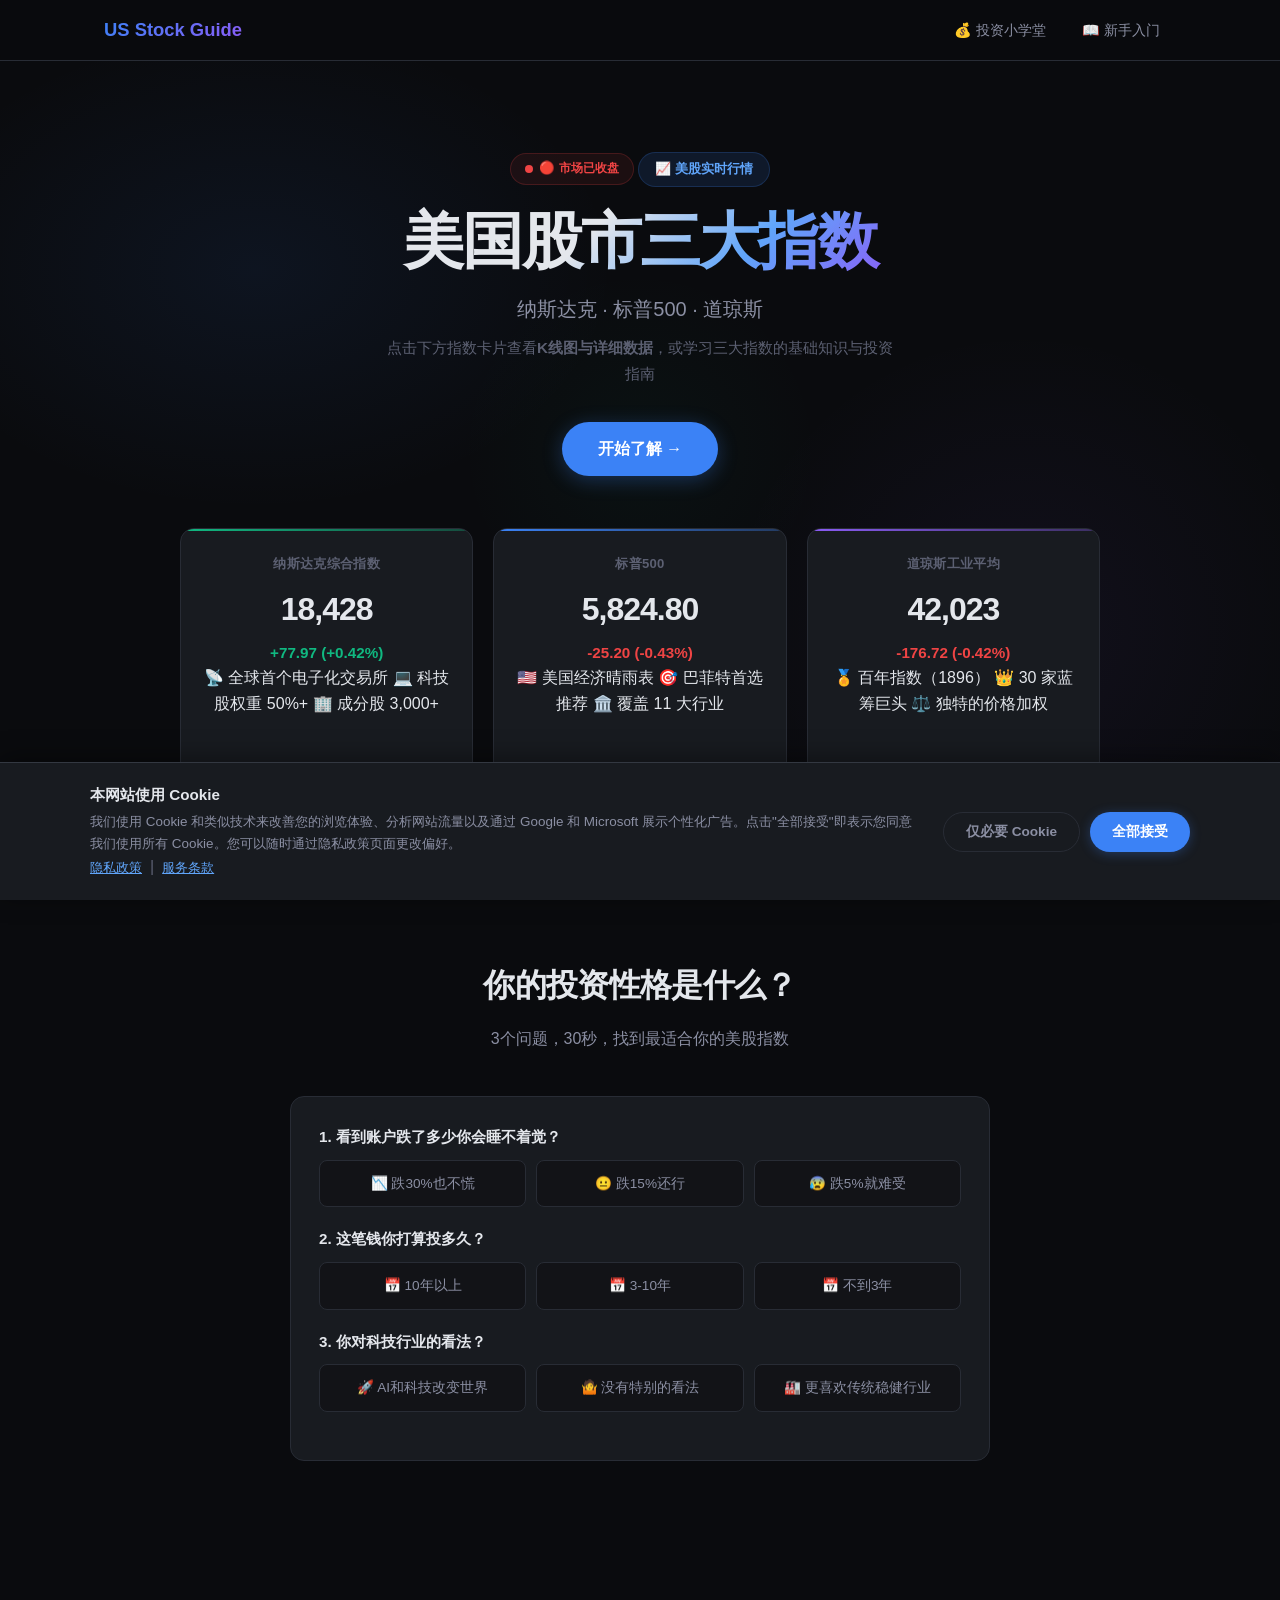
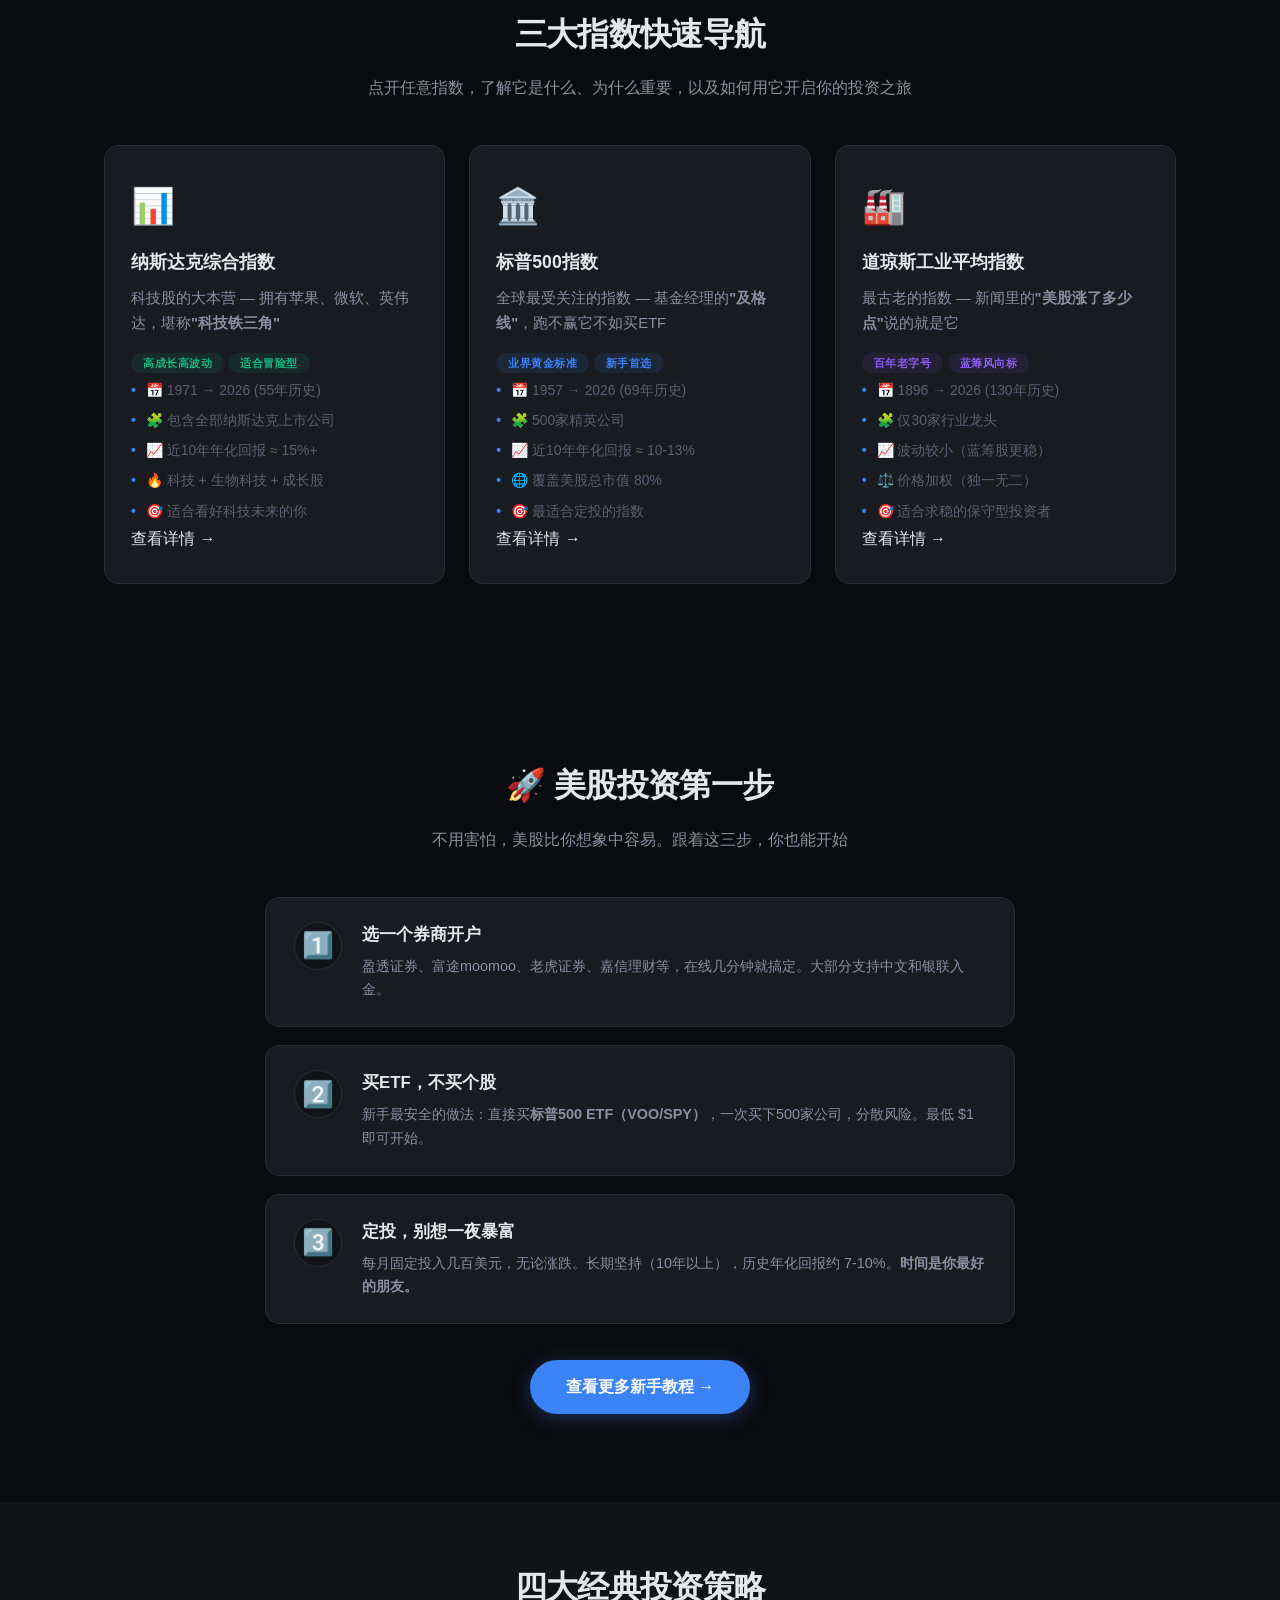
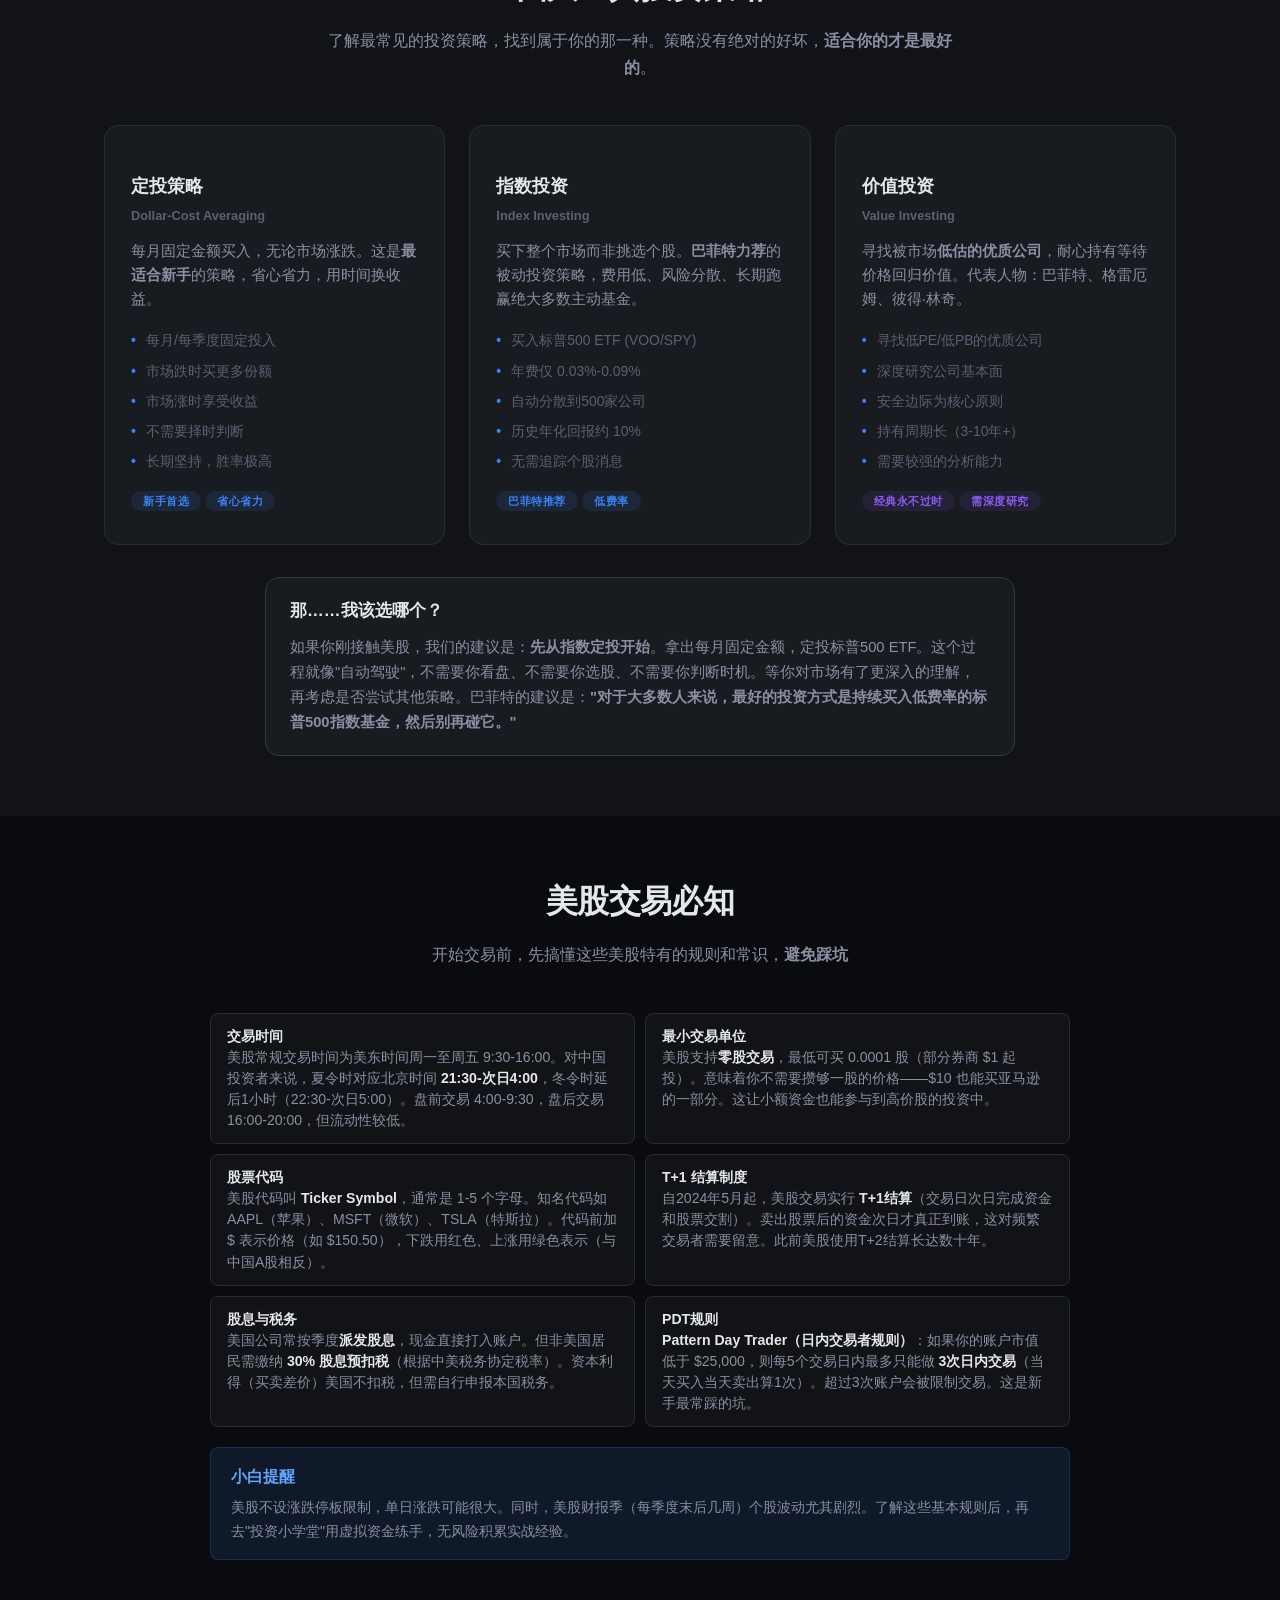
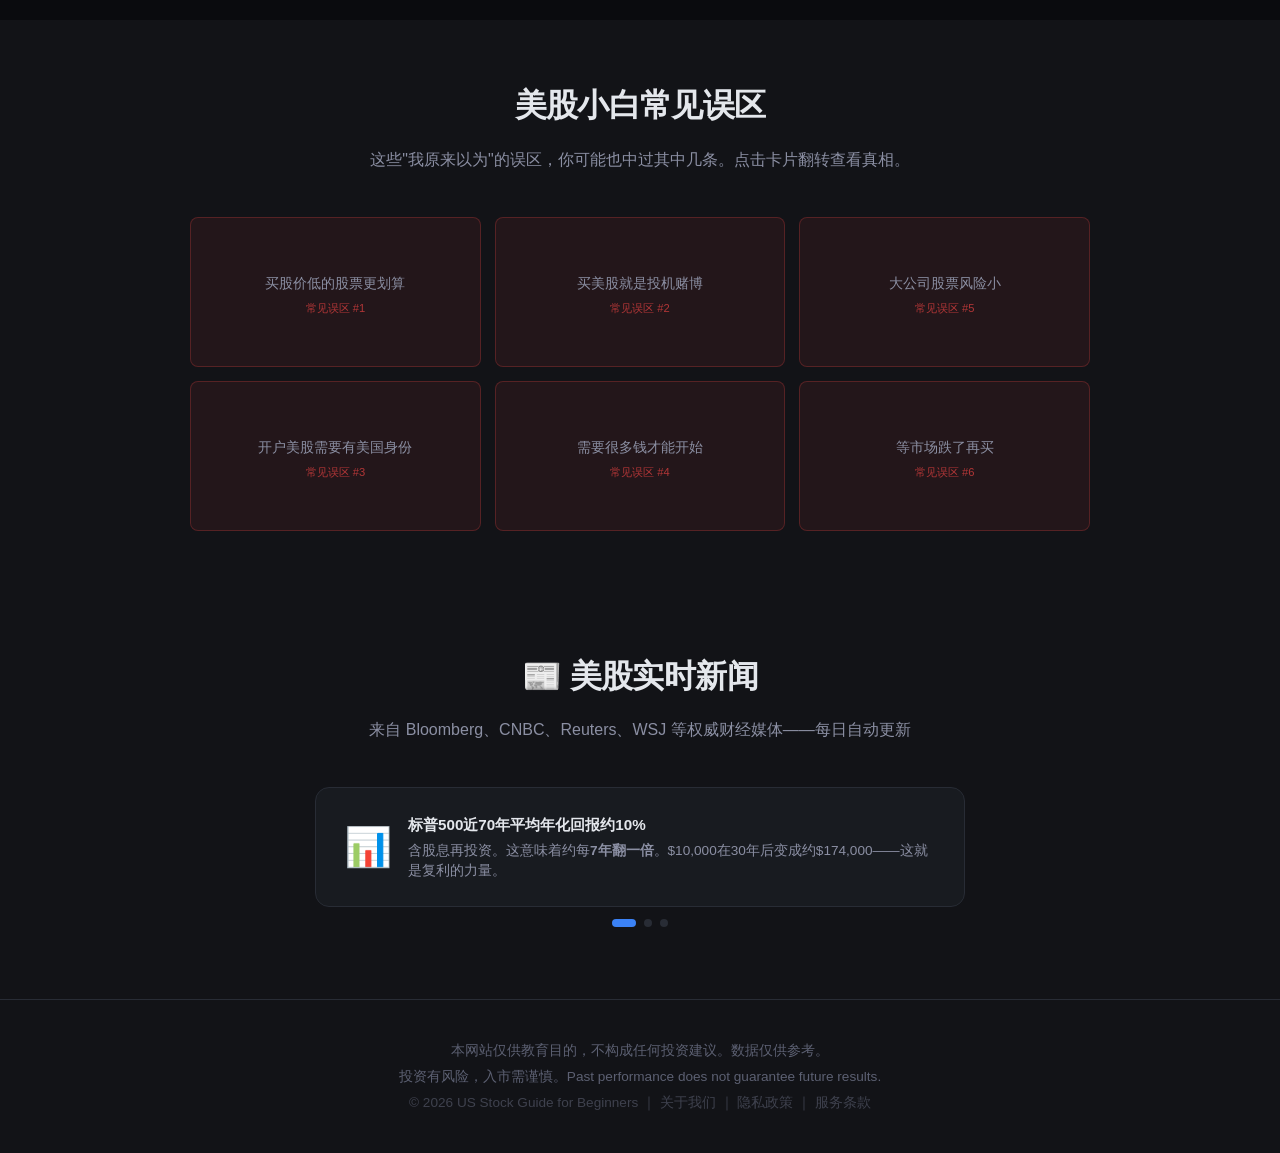
==== index.html @ b660fb03 "新增关于我们页面，扩展首页内容板块，补全CSS样式 - 新增 about.html：网站使命、功能一览、商业模式、联系方式、免责声明 - 首页新增3个内容板块：四大投资策略、美股交易必知、常见误区澄清" ====
<!DOCTYPE html>
<html lang="zh-CN">
<head>
  <meta charset="UTF-8">
  <meta name="viewport" content="width=device-width, initial-scale=1.0">
  <title>美国股市三大指数 — 新手入门指南</title>
  <meta name="description" content="从零开始学习美股投资。纳斯达克、标普500、道琼斯三大指数详解，K线图教学，新手投资指南。免费股票入门教程。">
  <meta name="keywords" content="美股,股票入门,纳斯达克,标普500,道琼斯,K线图,投资教程,ETF,新手投资">
  <meta property="og:title" content="美国股市三大指数 — 新手入门指南">
  <meta property="og:description" content="从零开始学习美股投资，看懂K线图，掌握三大指数。">
  <meta property="og:type" content="website">
  <link rel="stylesheet" href="styles.css">
  <!-- Google AdSense — 替换 ca-pub-XXXXXXXXXXXXXXXX 为你的发布商ID -->
  <script async src="https://pagead2.googlesyndication.com/pagead/js/adsbygoogle.js?client=ca-pub-XXXXXXXXXXXXXXXX" crossorigin="anonymous"></script>
  <!-- Microsoft Advertising (pubCenter) --><script async src="https://adsdk.microsoft.com/pubcenter/XXXXXXXX.js" crossorigin="anonymous"></script>
</head>
<body>

  <!-- ===== 导航栏 ===== -->
  <nav class="navbar" id="navbar">
    <div class="nav-container">
      <a href="#hero" class="nav-logo">US Stock Guide</a>
      <ul class="nav-links">
        <li><a href="invest.html">💰 投资小学堂</a></li>
        <li><a href="#" id="btnBeginnerNav">📖 新手入门</a></li>
      </ul>
      <button class="nav-toggle" id="navToggle" aria-label="菜单">☰</button>
    </div>
  </nav>

  <!-- ===== 英雄区 ===== -->
  <header class="hero" id="hero">
    <div class="hero-content">
      <div class="market-status closed" id="marketStatus"><span class="status-dot"></span> <span id="marketStatusText">检测中...</span></div>
      <span class="hero-badge">📈 美股实时行情</span>
      <h1 class="hero-title">美国股市三大指数</h1>
      <p class="hero-subtitle">纳斯达克 · 标普500 · 道琼斯</p>
      <p class="hero-desc">点击下方指数卡片查看<strong>K线图与详细数据</strong>，或学习三大指数的基础知识与投资指南</p>
      <div class="hero-btns">
        <a href="learn.html" class="hero-btn">开始了解 →</a>
      </div>
    </div>
    <div class="hero-tickers" id="tickers">
      <a href="dashboard.html?index=nasdaq" class="ticker-card" data-index="nasdaq" id="ticker-nasdaq">
        <div class="ticker-name">纳斯达克综合指数</div>
        <div class="ticker-value" id="nasdaqValue">--</div>
        <div class="ticker-change" id="nasdaqChange">加载中...</div>
        <div class="ticker-summary">
          <span class="ticker-tag">📡 全球首个电子化交易所</span>
          <span class="ticker-tag">💻 科技股权重 50%+</span>
          <span class="ticker-tag">🏢 成分股 3,000+</span>
        </div>
        <div class="ticker-sparkline" id="sparkNasdaq"></div>
      </a>
      <a href="dashboard.html?index=sp500" class="ticker-card" data-index="sp500" id="ticker-sp500">
        <div class="ticker-name">标普500</div>
        <div class="ticker-value" id="sp500Value">--</div>
        <div class="ticker-change" id="sp500Change">加载中...</div>
        <div class="ticker-summary">
          <span class="ticker-tag">🇺🇸 美国经济晴雨表</span>
          <span class="ticker-tag">🎯 巴菲特首选推荐</span>
          <span class="ticker-tag">🏛️ 覆盖 11 大行业</span>
        </div>
        <div class="ticker-sparkline" id="sparkSp500"></div>
      </a>
      <a href="dashboard.html?index=dowjones" class="ticker-card" data-index="dowjones" id="ticker-dowjones">
        <div class="ticker-name">道琼斯工业平均</div>
        <div class="ticker-value" id="dowValue">--</div>
        <div class="ticker-change" id="dowChange">加载中...</div>
        <div class="ticker-summary">
          <span class="ticker-tag">🏅 百年指数（1896）</span>
          <span class="ticker-tag">👑 30 家蓝筹巨头</span>
          <span class="ticker-tag">⚖️ 独特的价格加权</span>
        </div>
        <div class="ticker-sparkline" id="sparkDow"></div>
      </a>
    </div>
  </header>

  <!-- ===== 投资性格快速测试 ===== -->
  <section class="section" style="padding:60px 0;">
    <div class="container">
      <h2 class="section-title">你的投资性格是什么？</h2>
      <p class="section-intro">3个问题，30秒，找到最适合你的美股指数</p>
      <div class="personality-quiz" id="personalityQuiz">
        <div class="pq-question">
          <span class="pq-label">1. 看到账户跌了多少你会睡不着觉？</span>
          <div class="pq-opts" data-pq="risk">
            <span class="pq-opt" data-val="high">📉 跌30%也不慌</span>
            <span class="pq-opt" data-val="mid">😐 跌15%还行</span>
            <span class="pq-opt" data-val="low">😰 跌5%就难受</span>
          </div>
        </div>
        <div class="pq-question">
          <span class="pq-label">2. 这笔钱你打算投多久？</span>
          <div class="pq-opts" data-pq="horizon">
            <span class="pq-opt" data-val="long">📅 10年以上</span>
            <span class="pq-opt" data-val="mid">📅 3-10年</span>
            <span class="pq-opt" data-val="short">📅 不到3年</span>
          </div>
        </div>
        <div class="pq-question">
          <span class="pq-label">3. 你对科技行业的看法？</span>
          <div class="pq-opts" data-pq="tech">
            <span class="pq-opt" data-val="bullish">🚀 AI和科技改变世界</span>
            <span class="pq-opt" data-val="neutral">🤷 没有特别的看法</span>
            <span class="pq-opt" data-val="bearish">🏭 更喜欢传统稳健行业</span>
          </div>
        </div>
        <div class="pq-result" id="pqResult">
          <div class="pq-result-type" id="pqResultType"></div>
          <div class="pq-result-desc" id="pqResultDesc"></div>
          <div class="pq-result-etf" id="pqResultETF"></div>
          <button class="pq-reset" id="pqReset">↻ 重新测试</button>
        </div>
      </div>
    </div>
  </section>

  <!-- ===== 三大指数快速导航 ===== -->
  <section class="section section-quicknav">
    <div class="container">
      <h2 class="section-title">三大指数快速导航</h2>
      <p class="section-intro">点开任意指数，了解它是什么、为什么重要，以及如何用它开启你的投资之旅</p>
      <div class="cards-row" id="quickNavRow">
        <a href="nasdaq.html" class="info-card card-nasdaq">
          <div class="card-icon">📊</div>
          <h3>纳斯达克综合指数</h3>
          <p class="card-one-liner">科技股的大本营 — 拥有苹果、微软、英伟达，堪称<strong>"科技铁三角"</strong></p>
          <div class="card-badges">
            <span class="badge badge-tech">高成长高波动</span>
            <span class="badge badge-tech">适合冒险型</span>
          </div>
          <ul>
            <li>📅 1971 → 2026 (55年历史)</li>
            <li>🧩 包含全部纳斯达克上市公司</li>
            <li>📈 近10年年化回报 ≈ 15%+</li>
            <li>🔥 科技 + 生物科技 + 成长股</li>
            <li>🎯 适合看好科技未来的你</li>
          </ul>
          <span class="card-hint">查看详情 →</span>
        </a>
        <a href="sp500.html" class="info-card card-sp500">
          <div class="card-icon">🏛️</div>
          <h3>标普500指数</h3>
          <p class="card-one-liner">全球最受关注的指数 — 基金经理的<strong>"及格线"</strong>，跑不赢它不如买ETF</p>
          <div class="card-badges">
            <span class="badge badge-benchmark">业界黄金标准</span>
            <span class="badge badge-benchmark">新手首选</span>
          </div>
          <ul>
            <li>📅 1957 → 2026 (69年历史)</li>
            <li>🧩 500家精英公司</li>
            <li>📈 近10年年化回报 ≈ 10-13%</li>
            <li>🌐 覆盖美股总市值 80%</li>
            <li>🎯 最适合定投的指数</li>
          </ul>
          <span class="card-hint">查看详情 →</span>
        </a>
        <a href="dowjones.html" class="info-card card-dow">
          <div class="card-icon">🏭</div>
          <h3>道琼斯工业平均指数</h3>
          <p class="card-one-liner">最古老的指数 — 新闻里的<strong>"美股涨了多少点"</strong>说的就是它</p>
          <div class="card-badges">
            <span class="badge badge-old">百年老字号</span>
            <span class="badge badge-old">蓝筹风向标</span>
          </div>
          <ul>
            <li>📅 1896 → 2026 (130年历史)</li>
            <li>🧩 仅30家行业龙头</li>
            <li>📈 波动较小（蓝筹股更稳）</li>
            <li>⚖️ 价格加权（独一无二）</li>
            <li>🎯 适合求稳的保守型投资者</li>
          </ul>
          <span class="card-hint">查看详情 →</span>
        </a>
      </div>
    </div>
  </section>

  <!-- ===== 新手快速入门引导 ===== -->
  <section class="section" id="beginnerCta">
    <div class="container">
      <h2 class="section-title">🚀 美股投资第一步</h2>
      <p class="section-intro">不用害怕，美股比你想象中容易。跟着这三步，你也能开始</p>
      <div class="quick-steps">
        <div class="qstep">
          <div class="qstep-icon">1️⃣</div>
          <div class="qstep-body">
            <h3>选一个券商开户</h3>
            <p>盈透证券、富途moomoo、老虎证券、嘉信理财等，在线几分钟就搞定。大部分支持中文和银联入金。</p>
          </div>
        </div>
        <div class="qstep">
          <div class="qstep-icon">2️⃣</div>
          <div class="qstep-body">
            <h3>买ETF，不买个股</h3>
            <p>新手最安全的做法：直接买<strong>标普500 ETF（VOO/SPY）</strong>，一次买下500家公司，分散风险。最低 $1 即可开始。</p>
          </div>
        </div>
        <div class="qstep">
          <div class="qstep-icon">3️⃣</div>
          <div class="qstep-body">
            <h3>定投，别想一夜暴富</h3>
            <p>每月固定投入几百美元，无论涨跌。长期坚持（10年以上），历史年化回报约 7-10%。<strong>时间是你最好的朋友。</strong></p>
          </div>
        </div>
      </div>
      <div class="beginner-cta-btn">
        <a href="#" class="hero-btn" id="btnBeginnerCta">查看更多新手教程 →</a>
      </div>
    </div>
  </section>

  <!-- ===== 四大投资策略 ===== -->
  <section class="section section-alt" style="padding:60px 0;">
    <div class="container">
      <h2 class="section-title"> 四大经典投资策略</h2>
      <p class="section-intro">了解最常见的投资策略，找到属于你的那一种。策略没有绝对的好坏，<strong>适合你的才是最好的</strong>。</p>
      <div class="cards-row" style="margin-bottom:32px;">
        <div class="info-card">
          <div class="card-icon"></div>
          <h3>定投策略<br><small style="color:var(--text-muted);font-size:0.8rem;">Dollar-Cost Averaging</small></h3>
          <p>每月固定金额买入，无论市场涨跌。这是<strong>最适合新手</strong>的策略，省心省力，用时间换收益。</p>
          <ul>
            <li>每月/每季度固定投入</li>
            <li>市场跌时买更多份额</li>
            <li>市场涨时享受收益</li>
            <li>不需要择时判断</li>
            <li>长期坚持，胜率极高</li>
          </ul>
          <div class="card-badges" style="margin-top:10px;">
            <span class="badge badge-benchmark">新手首选</span>
            <span class="badge badge-benchmark">省心省力</span>
          </div>
        </div>
        <div class="info-card">
          <div class="card-icon"></div>
          <h3>指数投资<br><small style="color:var(--text-muted);font-size:0.8rem;">Index Investing</small></h3>
          <p>买下整个市场而非挑选个股。<strong>巴菲特力荐</strong>的被动投资策略，费用低、风险分散、长期跑赢绝大多数主动基金。</p>
          <ul>
            <li>买入标普500 ETF (VOO/SPY)</li>
            <li>年费仅 0.03%-0.09%</li>
            <li>自动分散到500家公司</li>
            <li>历史年化回报约 10%</li>
            <li>无需追踪个股消息</li>
          </ul>
          <div class="card-badges" style="margin-top:10px;">
            <span class="badge badge-benchmark">巴菲特推荐</span>
            <span class="badge badge-benchmark">低费率</span>
          </div>
        </div>
        <div class="info-card">
          <div class="card-icon"></div>
          <h3>价值投资<br><small style="color:var(--text-muted);font-size:0.8rem;">Value Investing</small></h3>
          <p>寻找被市场<strong>低估的优质公司</strong>，耐心持有等待价格回归价值。代表人物：巴菲特、格雷厄姆、彼得·林奇。</p>
          <ul>
            <li>寻找低PE/低PB的优质公司</li>
            <li>深度研究公司基本面</li>
            <li>安全边际为核心原则</li>
            <li>持有周期长（3-10年+）</li>
            <li>需要较强的分析能力</li>
          </ul>
          <div class="card-badges" style="margin-top:10px;">
            <span class="badge badge-old">经典永不过时</span>
            <span class="badge badge-old">需深度研究</span>
          </div>
        </div>
      </div>
      <div style="max-width:750px;margin:0 auto;">
        <div class="summary-box">
          <h3> 那……我该选哪个？</h3>
          <p>如果你刚接触美股，我们的建议是：<strong>先从指数定投开始</strong>。拿出每月固定金额，定投标普500 ETF。这个过程就像"自动驾驶"，不需要你看盘、不需要你选股、不需要你判断时机。等你对市场有了更深入的理解，再考虑是否尝试其他策略。巴菲特的建议是：<strong>"对于大多数人来说，最好的投资方式是持续买入低费率的标普500指数基金，然后别再碰它。"</strong></p>
        </div>
      </div>
    </div>
  </section>

  <!-- ===== 美股交易必知 ===== -->
  <section class="section" style="padding:60px 0;">
    <div class="container">
      <h2 class="section-title"> 美股交易必知</h2>
      <p class="section-intro">开始交易前，先搞懂这些美股特有的规则和常识，<strong>避免踩坑</strong></p>
      <div class="key-points" style="max-width:860px;margin:0 auto 20px;">
        <div class="key-point">
          <strong> 交易时间</strong><br>
          美股常规交易时间为美东时间周一至周五 9:30-16:00。对中国投资者来说，夏令时对应北京时间 <strong>21:30-次日4:00</strong>，冬令时延后1小时（22:30-次日5:00）。盘前交易 4:00-9:30，盘后交易 16:00-20:00，但流动性较低。
        </div>
        <div class="key-point">
          <strong> 最小交易单位</strong><br>
          美股支持<strong>零股交易</strong>，最低可买 0.0001 股（部分券商 $1 起投）。意味着你不需要攒够一股的价格——$10 也能买亚马逊的一部分。这让小额资金也能参与到高价股的投资中。
        </div>
        <div class="key-point">
          <strong> 股票代码</strong><br>
          美股代码叫 <strong>Ticker Symbol</strong>，通常是 1-5 个字母。知名代码如 AAPL（苹果）、MSFT（微软）、TSLA（特斯拉）。代码前加 $ 表示价格（如 $150.50），下跌用红色、上涨用绿色表示（与中国A股相反）。
        </div>
        <div class="key-point">
          <strong> T+1 结算制度</strong><br>
          自2024年5月起，美股交易实行 <strong>T+1结算</strong>（交易日次日完成资金和股票交割）。卖出股票后的资金次日才真正到账，这对频繁交易者需要留意。此前美股使用T+2结算长达数十年。
        </div>
        <div class="key-point">
          <strong> 股息与税务</strong><br>
          美国公司常按季度<strong>派发股息</strong>，现金直接打入账户。但非美国居民需缴纳 <strong>30% 股息预扣税</strong>（根据中美税务协定税率）。资本利得（买卖差价）美国不扣税，但需自行申报本国税务。
        </div>
        <div class="key-point">
          <strong> PDT规则</strong><br>
          <strong>Pattern Day Trader（日内交易者规则）</strong>：如果你的账户市值低于 $25,000，则每5个交易日内最多只能做 <strong>3次日内交易</strong>（当天买入当天卖出算1次）。超过3次账户会被限制交易。这是新手最常踩的坑。
        </div>
      </div>
      <div class="deep-box" style="max-width:860px;margin:0 auto;">
        <strong> 小白提醒</strong>
        <p>美股不设涨跌停板限制，单日涨跌可能很大。同时，美股财报季（每季度末后几周）个股波动尤其剧烈。了解这些基本规则后，再去"投资小学堂"用虚拟资金练手，无风险积累实战经验。</p>
      </div>
    </div>
  </section>

  <!-- ===== 常见误区澄清 ===== -->
  <section class="section section-alt" style="padding:60px 0;">
    <div class="container">
      <h2 class="section-title"> 美股小白常见误区</h2>
      <p class="section-intro">这些"我原来以为"的误区，你可能也中过其中几条。点击卡片翻转查看真相。</p>
      <div class="myth-buster-grid">
        <div class="myth-buster-col">
          <div class="myth-buster-card" onclick="this.classList.toggle('flipped')">
            <div class="myth-buster-inner">
              <div class="myth-front">
                <span class="myth-icon"></span>
                买股价低的股票更划算
                <span class="myth-tag">常见误区 #1</span>
              </div>
              <div class="myth-back">
                <span class="myth-icon"></span>
                <strong>股价高低不等于贵贱</strong><br>$5的股票可以是极度高估，$500的股票可以非常便宜。关键看市盈率、企业价值和增长前景。
              </div>
            </div>
          </div>
          <div class="myth-buster-card" onclick="this.classList.toggle('flipped')">
            <div class="myth-buster-inner">
              <div class="myth-front">
                <span class="myth-icon"></span>
                开户美股需要有美国身份
                <span class="myth-tag">常见误区 #3</span>
              </div>
              <div class="myth-back">
                <span class="myth-icon"></span>
                <strong>完全不需要</strong><br>中国大陆居民持身份证和护照就可以开立美股账户。富途moomoo、盈透证券等都支持中文开户和银联入金。
              </div>
            </div>
          </div>
        </div>
        <div class="myth-buster-col">
          <div class="myth-buster-card" onclick="this.classList.toggle('flipped')">
            <div class="myth-buster-inner">
              <div class="myth-front">
                <span class="myth-icon"></span>
                买美股就是投机赌博
                <span class="myth-tag">常见误区 #2</span>
              </div>
              <div class="myth-back">
                <span class="myth-icon"></span>
                <strong>长期投资 投机</strong><br>买入并持有标普500ETF 30年，历史年化约10%——这不是赌博，是分享全球最强企业长期增长的科学方式。
              </div>
            </div>
          </div>
          <div class="myth-buster-card" onclick="this.classList.toggle('flipped')">
            <div class="myth-buster-inner">
              <div class="myth-front">
                <span class="myth-icon"></span>
                需要很多钱才能开始
                <span class="myth-tag">常见误区 #4</span>
              </div>
              <div class="myth-back">
                <span class="myth-icon"></span>
                <strong>$1 就能开始</strong><br>绝大多数美股券商支持零股交易（Fractional Shares）。哪怕只有$10/月，也能买入标普500的一部分，开启投资之路。
              </div>
            </div>
          </div>
        </div>
        <div class="myth-buster-col">
          <div class="myth-buster-card" onclick="this.classList.toggle('flipped')">
            <div class="myth-buster-inner">
              <div class="myth-front">
                <span class="myth-icon"></span>
                大公司股票风险小
                <span class="myth-tag">常见误区 #5</span>
              </div>
              <div class="myth-back">
                <span class="myth-icon"></span>
                <strong>大公司也会暴跌</strong><br>英特尔、通用电气曾是全球最牛的股票，现在呢？没有哪家公司"大到不能跌"。分散投资才是控制风险的正确姿势。
              </div>
            </div>
          </div>
          <div class="myth-buster-card" onclick="this.classList.toggle('flipped')">
            <div class="myth-buster-inner">
              <div class="myth-front">
                <span class="myth-icon"></span>
                等市场跌了再买
                <span class="myth-tag">常见误区 #6</span>
              </div>
              <div class="myth-back">
                <span class="myth-icon"></span>
                <strong>择时是投资中最难的事</strong><br>没人能精准预测市场底部。定投策略恰好解决了这个问题：不问时机，按时买入，用时间平滑波动。
              </div>
            </div>
          </div>
        </div>
      </div>
    </div>
  </section>

  <!-- ===== 美股实时新闻 ===== -->
  <section class="section section-alt" style="padding:60px 0;">
    <div class="container">
      <h2 class="section-title">📰 美股实时新闻</h2>
      <p class="section-intro">来自 Bloomberg、CNBC、Reuters、WSJ 等权威财经媒体——每日自动更新</p>

      <!-- 加载状态 -->
      <div id="newsLoading" style="text-align:center;padding:40px;">
        <div class="news-spinner"></div>
        <p style="color:var(--text-muted);margin-top:16px;font-size:0.9rem;">正在获取最新美股新闻...</p>
      </div>

      <!-- 新闻列表 -->
      <div class="news-grid" id="newsGrid" style="display:none;"></div>

      <!-- API 错误回退：显示原有 facts -->
      <div id="newsFallback" style="display:none;">
        <div class="fact-rotator" id="factRotator">
          <div class="fact-card active" data-fact="0">
            <span class="fact-icon">📊</span>
            <div class="fact-text">
              <h4>标普500近70年平均年化回报约10%</h4>
              <p>含股息再投资。这意味着约每<strong>7年翻一倍</strong>。$10,000在30年后变成约$174,000——这就是复利的力量。</p>
            </div>
          </div>
          <div class="fact-card" data-fact="1">
            <span class="fact-icon">🏛️</span>
            <div class="fact-text">
              <h4>道琼斯指数130年前只有12只股票</h4>
              <p>1896年查尔斯·道创立时，最初12家公司全是工业股，如今已扩展到30家。唯一始终在指数中的公司？答案是没有。</p>
            </div>
          </div>
          <div class="fact-card" data-fact="2">
            <span class="fact-icon">💻</span>
            <div class="fact-text">
              <h4>纳斯达克7大科技巨头占指数权重超40%</h4>
              <p>苹果、微软、英伟达、亚马逊、谷歌、Meta、特斯拉——这7家公司的市值加起来比整个欧洲股市还大。</p>
            </div>
          </div>
        </div>
        <div class="fact-dots" id="factDots">
          <span class="fact-dot active" data-dot="0"></span>
          <span class="fact-dot" data-dot="1"></span>
          <span class="fact-dot" data-dot="2"></span>
        </div>
      </div>

      <p style="text-align:center;margin-top:12px;font-size:0.75rem;color:var(--text-muted);" id="newsUpdateTime"></p>
    </div>
  </section>

  <!-- ===== 页脚 ===== -->
  <footer class="footer">
    <div class="container">
      <p>本网站仅供教育目的，不构成任何投资建议。数据仅供参考。</p>
      <p>投资有风险，入市需谨慎。Past performance does not guarantee future results.</p>
      <p class="footer-copy">&copy; 2026 US Stock Guide for Beginners ｜ <a href="about.html" style="color:var(--text-muted)">关于我们</a> ｜ <a href="privacy.html" style="color:var(--text-muted)">隐私政策</a> ｜ <a href="terms.html" style="color:var(--text-muted)">服务条款</a></p>
    </div>
  </footer>

  <!-- ==================== 新手入门选择弹窗 ==================== -->
  <div class="modal-overlay" id="modalBeginner" style="display:none;">
    <div class="modal-container">
      <button class="modal-close" id="btnCloseModal">✕</button>
      <h2 class="modal-title">📚 请选择你的投资水平</h2>
      <p class="modal-desc">我们会根据你的情况为你推荐最合适的学习内容</p>
      <div class="modal-options">
        <div class="modal-option-card" data-option="beginner">
          <div class="modal-option-icon">🌱</div>
          <h3>我是完全投资小白</h3>
          <p>从零开始入门，学习最基础的股票知识</p>
          <span class="modal-option-badge">推荐</span>
        </div>
        <div class="modal-option-card" data-option="experienced">
          <div class="modal-option-icon">📖</div>
          <h3>我不是完全小白</h3>
          <p>已有一定基础，直接进入新手教程</p>
        </div>
      </div>
    </div>
  </div>

  <script src="script.js"></script>
  <script src="cookie-banner.js"></script>
</body>
</html>
---- styles.css ----
/* ================================================================
   US Stock Guide — 统一暗色高级主题
   ================================================================ */

/* ---- 变量 ---- */
:root {
  --bg: #0a0b0e;
  --bg-surface: #121317;
  --bg-card: #181b20;
  --bg-card-hover: #1e2128;
  --bg-elevated: #1e2128;
  --border: #282c35;
  --border-light: #333841;
  --text: #e4e7ec;
  --text-secondary: #8b8fa3;
  --text-muted: #5c6072;
  --accent: #3b82f6;
  --accent-hover: #60a5fa;
  --accent-dim: rgba(59,130,246,0.12);
  --green: #10b981;
  --green-bg: rgba(16,185,129,0.1);
  --red: #ef4444;
  --red-bg: rgba(239,68,68,0.1);
  --yellow: #f59e0b;
  --purple: #8b5cf6;
  --nasdaq: #10b981;
  --sp500: #3b82f6;
  --dow: #8b5cf6;
  --shadow: 0 1px 3px rgba(0,0,0,0.3);
  --shadow-md: 0 4px 16px rgba(0,0,0,0.4);
  --shadow-lg: 0 8px 32px rgba(0,0,0,0.5);
  --radius: 14px;
  --radius-sm: 8px;
  --radius-xs: 6px;
  --transition: 0.25s cubic-bezier(0.4,0,0.2,1);
}

/* 滚动入场动画 */
.anim-in{opacity:0;transform:scale(0.85);transition:opacity 0.6s cubic-bezier(0.22,0.61,0.36,1),transform 0.6s cubic-bezier(0.22,0.61,0.36,1)}
.anim-in.revealed{opacity:1;transform:scale(1)}

/* 导航高亮 */
.nav-links a.nav-active{color:var(--accent-hover);background:var(--accent-dim)}

/* ---- Reset ---- */
*,*::before,*::after{box-sizing:border-box;margin:0;padding:0}
html{scroll-behavior:smooth}
body{
  font-family:-apple-system,BlinkMacSystemFont,"SF Pro Display","Segoe UI","Noto Sans SC",sans-serif;
  background:var(--bg);color:var(--text);line-height:1.6;font-size:16px;
  -webkit-font-smoothing:antialiased
}
a{color:var(--accent);text-decoration:none;transition:color var(--transition)}
a:hover{color:var(--accent-hover)}
img{max-width:100%}
::selection{background:var(--accent-dim);color:var(--text)}

.container{max-width:1120px;margin:0 auto;padding:0 24px}

/* ================================================================
   导航栏
   ================================================================ */
.navbar{
  position:fixed;top:0;left:0;right:0;z-index:1000;
  background:rgba(10,11,14,0.85);backdrop-filter:blur(16px) saturate(1.8);
  border-bottom:1px solid var(--border);
  transition:background var(--transition)
}
.nav-container{
  max-width:1120px;margin:0 auto;padding:0 24px;
  display:flex;align-items:center;justify-content:space-between;height:60px
}
.nav-logo{
  font-weight:700;font-size:1.15rem;background:linear-gradient(135deg,var(--accent),var(--purple));
  -webkit-background-clip:text;-webkit-text-fill-color:transparent;background-clip:text
}
.nav-links{display:flex;list-style:none;gap:4px}
.nav-links a{
  text-decoration:none;color:var(--text-secondary);font-size:0.88rem;
  padding:8px 16px;border-radius:20px;transition:all var(--transition);
  font-weight:500
}
.nav-links a:hover{color:var(--text);background:var(--accent-dim)}
.nav-toggle{display:none;background:none;border:none;font-size:1.5rem;cursor:pointer;color:var(--text)}

/* ================================================================
   首页英雄区
   ================================================================ */
.hero{
  min-height:100vh;display:flex;flex-direction:column;align-items:center;
  justify-content:center;text-align:center;padding:120px 24px 80px;
  position:relative;overflow:hidden
}
.hero::before{
  content:"";position:absolute;inset:0;
  background:
    radial-gradient(ellipse 600px 400px at 20% 30%, rgba(59,130,246,0.08) 0%, transparent 60%),
    radial-gradient(ellipse 500px 500px at 80% 70%, rgba(139,92,246,0.06) 0%, transparent 60%),
    radial-gradient(ellipse 300px 300px at 50% 50%, rgba(16,185,129,0.04) 0%, transparent 60%);
  pointer-events:none
}
.hero-content{position:relative;z-index:1}
.hero-badge{
  display:inline-block;background:var(--accent-dim);color:var(--accent-hover);
  padding:6px 16px;border-radius:20px;font-size:0.8rem;font-weight:600;
  margin-bottom:20px;border:1px solid rgba(59,130,246,0.2)
}
.hero-title{
  font-size:clamp(2.4rem,5.5vw,3.8rem);font-weight:800;letter-spacing:-0.03em;
  background:linear-gradient(135deg,var(--text) 40%,var(--accent-hover) 70%,var(--purple) 100%);
  -webkit-background-clip:text;-webkit-text-fill-color:transparent;background-clip:text;
  margin-bottom:16px;line-height:1.15
}
.hero-subtitle{
  font-size:clamp(1rem,2vw,1.25rem);color:var(--text-secondary);
  margin-bottom:10px;font-weight:400
}
.hero-desc{
  font-size:0.95rem;color:var(--text-muted);max-width:520px;
  margin:0 auto 36px;line-height:1.7
}
.hero-btn{
  display:inline-flex;align-items:center;gap:8px;
  background:var(--accent);color:#fff;text-decoration:none;
  padding:14px 36px;border-radius:30px;font-weight:600;font-size:1rem;
  transition:all var(--transition);box-shadow:0 4px 20px rgba(59,130,246,0.3)
}
.hero-btn:hover{background:var(--accent-hover);transform:translateY(-2px);box-shadow:0 6px 28px rgba(59,130,246,0.4);color:#fff}

/* ---- 实时牌价卡片 ---- */
.hero-tickers{
  display:grid;grid-template-columns:repeat(3,1fr);gap:20px;
  margin-top:52px;width:100%;max-width:920px;position:relative;z-index:1
}
.ticker-card{
  display:block;background:var(--bg-card);border-radius:var(--radius);
  padding:24px 22px;border:1px solid var(--border);
  transition:all var(--transition);text-decoration:none;color:inherit;
  position:relative;overflow:hidden
}
.ticker-card::before{
  content:"";position:absolute;top:0;left:0;right:0;height:2px
}
.ticker-card[data-index="nasdaq"]::before{background:linear-gradient(90deg,var(--nasdaq),rgba(16,185,129,0.3))}
.ticker-card[data-index="sp500"]::before{background:linear-gradient(90deg,var(--sp500),rgba(59,130,246,0.3))}
.ticker-card[data-index="dowjones"]::before{background:linear-gradient(90deg,var(--dow),rgba(139,92,246,0.3))}
.ticker-card:hover{
  transform:translateY(-6px);border-color:var(--border-light);
  background:var(--bg-card-hover);box-shadow:var(--shadow-lg)
}
.ticker-name{font-size:0.82rem;color:var(--text-muted);margin-bottom:10px;letter-spacing:0.3px;text-transform:uppercase;font-weight:600}
.ticker-value{font-size:2rem;font-weight:800;color:var(--text);margin-bottom:6px;letter-spacing:-1px}
.ticker-change{font-size:0.95rem;font-weight:600}
.ticker-change.up{color:var(--green)}
.ticker-change.down{color:var(--red)}

/* ---- 迷你走势图 ---- */
.ticker-sparkline{
  height:36px;margin-top:10px;display:flex;align-items:flex-end;gap:2px;opacity:0
}
.ticker-card:hover .ticker-sparkline{opacity:1;transition:opacity 0.3s ease}
.spark-bar{
  flex:1;border-radius:2px 2px 0 0;min-width:3px;
  transition:height 0.6s cubic-bezier(0.22,0.61,0.36,1)
}
.spark-bar.nasdaq{background:var(--green);opacity:0.7}
.spark-bar.sp500{background:var(--accent);opacity:0.7}
.spark-bar.dow{background:var(--purple);opacity:0.7}

/* ---- 行情卡片涨跌脉冲 ---- */
.ticker-card.pulse-up{animation:pulseUp 0.6s ease}
.ticker-card.pulse-down{animation:pulseDown 0.6s ease}
@keyframes pulseUp{0%{box-shadow:0 0 0 0 rgba(16,185,129,0.5)}70%{box-shadow:0 0 20px 8px rgba(16,185,129,0)}100%{box-shadow:0 0 0 0 rgba(16,185,129,0)}}
@keyframes pulseDown{0%{box-shadow:0 0 0 0 rgba(239,68,68,0.5)}70%{box-shadow:0 0 20px 8px rgba(239,68,68,0)}100%{box-shadow:0 0 0 0 rgba(239,68,68,0)}}

/* ---- 市场状态徽章 ---- */
.market-status{
  display:inline-flex;align-items:center;gap:6px;
  font-size:0.78rem;font-weight:600;padding:5px 14px;
  border-radius:16px;margin-bottom:14px
}
.market-status.open{background:rgba(16,185,129,0.12);color:var(--green);border:1px solid rgba(16,185,129,0.25)}
.market-status.closed{background:rgba(239,68,68,0.08);color:var(--red);border:1px solid rgba(239,68,68,0.2)}
.market-status .status-dot{width:8px;height:8px;border-radius:50%}
.market-status.open .status-dot{background:var(--green);animation:pulse 2s infinite}
.market-status.closed .status-dot{background:var(--red)}

/* ---- 投资性格测试 ---- */
.personality-quiz{
  max-width:700px;margin:0 auto;padding:28px;
  background:var(--bg-card);border:1px solid var(--border);
  border-radius:var(--radius)
}
.pq-question{margin-bottom:20px}
.pq-question:last-child{margin-bottom:0}
.pq-label{display:block;font-size:0.95rem;font-weight:600;color:var(--text);margin-bottom:10px}
.pq-opts{display:flex;gap:10px;flex-wrap:wrap}
.pq-opt{
  flex:1;min-width:100px;padding:12px 16px;text-align:center;
  border:1px solid var(--border);border-radius:var(--radius-sm);
  background:var(--bg-surface);color:var(--text-secondary);cursor:pointer;
  font-size:0.85rem;transition:all 0.25s ease;user-select:none
}
.pq-opt:hover{border-color:var(--border-light);color:var(--text);background:var(--bg-card)}
.pq-opt.selected{background:var(--accent);color:#fff;border-color:var(--accent);font-weight:600}
.pq-result{
  margin-top:24px;padding:20px 24px;border-radius:var(--radius-sm);
  background:var(--accent-dim);border:1px solid rgba(59,130,246,0.2);
  display:none;text-align:center
}
.pq-result.show{display:block;animation:fadeInUp 0.5s ease}
.pq-result-type{font-size:1.3rem;font-weight:800;color:var(--accent-hover);margin-bottom:4px}
.pq-result-desc{font-size:0.9rem;color:var(--text-secondary);line-height:1.6}
.pq-result-etf{margin-top:10px;font-size:0.9rem;color:var(--text);font-weight:600}
.pq-reset{margin-top:14px;font-size:0.8rem;color:var(--accent);cursor:pointer;background:none;border:none}

/* ---- 你知道吗旋转卡片 ---- */
.fact-rotator{
  position:relative;max-width:650px;margin:24px auto 0;height:120px;
  perspective:1000px
}
.fact-card{
  position:absolute;inset:0;
  background:var(--bg-card);border:1px solid var(--border);border-radius:var(--radius);
  padding:24px 28px;display:flex;align-items:center;gap:16px;
  backface-visibility:hidden;transition:all 0.6s cubic-bezier(0.4,0,0.2,1);
  opacity:0;transform:rotateX(15deg) translateY(10px);pointer-events:none
}
.fact-card.active{opacity:1;transform:rotateX(0) translateY(0);pointer-events:auto}
.fact-card.exit{opacity:0;transform:rotateX(-15deg) translateY(-10px)}
.fact-icon{font-size:2.4rem;flex-shrink:0}
.fact-text{flex:1}
.fact-text h4{font-size:0.95rem;font-weight:700;color:var(--text);margin-bottom:4px}
.fact-text p{font-size:0.85rem;color:var(--text-secondary);line-height:1.5}
.fact-dots{display:flex;justify-content:center;gap:8px;margin-top:12px}
.fact-dot{
  width:8px;height:8px;border-radius:50%;background:var(--border);
  cursor:pointer;transition:all 0.3s ease
}
.fact-dot.active{background:var(--accent);width:24px;border-radius:4px}

/* 实时新闻卡片 */
.news-grid{display:grid;grid-template-columns:repeat(3,1fr);gap:18px;max-width:960px;margin:0 auto}
.news-card{
  background:var(--bg-card);border:1px solid var(--border);border-radius:var(--radius);
  padding:22px;display:flex;flex-direction:column;gap:12px;
  transition:all var(--transition);text-decoration:none;color:inherit;
  position:relative;overflow:hidden
}
.news-card:hover{border-color:var(--border-light);background:var(--bg-card-hover);transform:translateY(-3px);box-shadow:var(--shadow-md)}
.news-card-source{
  display:inline-flex;align-items:center;gap:4px;
  font-size:0.72rem;font-weight:600;color:var(--accent-hover);
  text-transform:uppercase;letter-spacing:0.5px
}
.news-card-source::before{content:"";width:6px;height:6px;border-radius:50%;background:var(--accent);flex-shrink:0}
.news-card-title{
  font-size:0.95rem;font-weight:600;color:var(--text);line-height:1.5;
  display:-webkit-box;-webkit-line-clamp:3;-webkit-box-orient:vertical;overflow:hidden
}
.news-card-desc{
  font-size:0.82rem;color:var(--text-secondary);line-height:1.6;flex:1;
  display:-webkit-box;-webkit-line-clamp:3;-webkit-box-orient:vertical;overflow:hidden
}
.news-card-time{font-size:0.72rem;color:var(--text-muted);margin-top:auto}
.news-card-link{
  display:inline-block;margin-top:auto;font-size:0.8rem;color:var(--accent-hover);
  font-weight:600;transition:color var(--transition)
}
.news-card:hover .news-card-link{color:var(--accent)}
.news-spinner{
  width:40px;height:40px;border:3px solid var(--border);border-top-color:var(--accent);
  border-radius:50%;margin:0 auto;animation:spin 0.8s linear infinite
}
@keyframes spin{to{transform:rotate(360deg)}}
.news-error{text-align:center;padding:24px;color:var(--text-muted)}

@media (max-width:900px){.news-grid{grid-template-columns:repeat(2,1fr)}}
@media (max-width:600px){.news-grid{grid-template-columns:1fr;max-width:420px}}

/* ================================================================
   首页章节通用
   ================================================================ */
.section{padding:88px 0}
.section-alt{background:var(--bg-surface)}
.section-title{
  font-size:2rem;font-weight:700;margin-bottom:14px;text-align:center;
  display:flex;align-items:center;justify-content:center;gap:12px;flex-wrap:wrap;
  letter-spacing:-0.02em
}
.section-intro{text-align:center;color:var(--text-secondary);max-width:650px;margin:0 auto 44px;font-size:1rem;line-height:1.7}

.badge{
  font-size:0.7rem;font-weight:700;padding:4px 12px;border-radius:20px;
  text-transform:uppercase;letter-spacing:0.5px
}
.badge-tech{background:var(--green-bg);color:var(--green)}
.badge-benchmark{background:var(--accent-dim);color:var(--accent)}
.badge-old{background:rgba(139,92,246,0.1);color:var(--purple)}

/* ---- 信息卡片 ---- */
.cards-row{display:grid;grid-template-columns:repeat(3,1fr);gap:24px}
.info-card{
  display:block;background:var(--bg-card);border-radius:var(--radius);padding:32px 26px;
  border:1px solid var(--border);transition:all var(--transition);
  text-decoration:none;color:inherit
}
.info-card:hover{transform:translateY(-4px);border-color:var(--border-light);background:var(--bg-card-hover);box-shadow:var(--shadow-md)}
.info-card .card-icon{font-size:2.2rem;margin-bottom:14px;display:block}
.info-card h3{font-size:1.1rem;margin-bottom:10px;font-weight:600}
.info-card p{font-size:0.92rem;color:var(--text-secondary);margin-bottom:14px;line-height:1.65}
.info-card ul{list-style:none;font-size:0.87rem;color:var(--text-muted)}
.info-card ul li{padding:4px 0}
.info-card ul li::before{content:"•";color:var(--accent);margin-right:10px;font-weight:700}

/* ---- 详情布局 ---- */
.detail-layout{display:grid;grid-template-columns:1fr 280px;gap:48px;align-items:start}
.detail-text h3{font-size:1.1rem;margin:24px 0 10px;color:var(--text);font-weight:600}
.detail-text h3:first-child{margin-top:0}
.detail-text p{color:var(--text-secondary);font-size:0.95rem;margin-bottom:10px;line-height:1.7}
.detail-text strong{color:var(--text)}

.detail-visual{display:flex;flex-direction:column;gap:16px;position:sticky;top:80px}
.stat-box{
  background:var(--bg-card);border-radius:var(--radius);padding:22px;
  text-align:center;border:1px solid var(--border)
}
.stat-number{font-size:1.7rem;font-weight:700;color:var(--accent-hover)}
.stat-label{font-size:0.82rem;color:var(--text-muted);margin-top:4px}

/* ---- 公司列表 ---- */
.company-list{list-style:none;margin-top:10px}
.company-list li{padding:7px 0;font-size:0.92rem;border-bottom:1px solid var(--border);color:var(--text-secondary)}
.company-list li:last-child{border-bottom:none}
.company-icon{margin-right:8px}

.note-box{
  background:var(--accent-dim);border:1px solid rgba(59,130,246,0.2);
  border-radius:var(--radius-sm);padding:14px 18px;margin-top:18px;
  font-size:0.9rem;color:var(--accent-hover)
}

/* ---- 板块分布条 ---- */
.sector-bars{display:flex;flex-direction:column;gap:8px;margin-top:14px}
.sector-bar{
  display:flex;align-items:center;height:30px;border-radius:15px;
  overflow:hidden;background:var(--bg-surface);font-size:0.78rem
}
.sector-name{width:80px;text-align:right;padding-right:12px;color:var(--text-muted);font-weight:500;flex-shrink:0}
.sector-fill{
  background:var(--accent);color:#fff;padding-left:14px;
  display:flex;align-items:center;font-weight:600;height:100%;
  border-radius:0 15px 15px 0;min-width:fit-content;opacity:0.85
}

/* ---- 道指公司标签 ---- */
.dow-companies{display:flex;flex-wrap:wrap;gap:8px;margin-top:14px}
.dow-companies span{
  background:var(--bg-card);border:1px solid var(--border);border-radius:20px;
  padding:4px 14px;font-size:0.8rem;color:var(--text-muted);transition:all var(--transition)
}
.dow-companies span:hover{background:var(--bg-card-hover);color:var(--text);border-color:var(--border-light)}

.note-text{font-size:0.83rem;color:var(--text-muted);margin-top:14px;font-style:italic}

/* ---- 深读框 ---- */
.deep-box{
  background:var(--accent-dim);border:1px solid rgba(59,130,246,0.2);
  border-radius:var(--radius-sm);padding:16px 20px;margin-top:18px
}
.deep-box strong{display:block;margin-bottom:6px;color:var(--accent-hover)}
.deep-box p{color:var(--text-secondary);font-size:0.9rem;line-height:1.65;margin-bottom:0}

/* ---- 优缺点对比 ---- */
.pros-cons{display:grid;grid-template-columns:1fr 1fr;gap:14px;margin-top:18px}
.pros-cons-box{
  border-radius:var(--radius-sm);padding:18px 20px;border:1px solid var(--border)
}
.pros-cons-box h4{font-size:0.95rem;margin-bottom:10px;font-weight:600}
.pros-cons-box ul{list-style:none;font-size:0.87rem;color:var(--text-secondary)}
.pros-cons-box ul li{padding:3px 0}
.pros-cons-box.pros{background:rgba(16,185,129,0.06);border-color:rgba(16,185,129,0.2)}
.pros-cons-box.pros h4{color:var(--green)}
.pros-cons-box.cons{background:rgba(239,68,68,0.06);border-color:rgba(239,68,68,0.2)}
.pros-cons-box.cons h4{color:var(--red)}

/* ---- 适合人群条 ---- */
.suitability-bar{
  display:flex;align-items:center;flex-wrap:wrap;gap:8px;
  margin-top:18px;padding:14px 18px;
  background:var(--bg-surface);border-radius:var(--radius-sm);
  border:1px solid var(--border)
}
.suit-label{font-size:0.85rem;font-weight:600;color:var(--text);margin-right:4px}
.suit-item{
  font-size:0.8rem;padding:4px 12px;border-radius:16px;
  background:var(--bg-card);border:1px solid var(--border);color:var(--text-secondary)
}

/* ---- 时间线 ---- */
.timeline-box{
  display:flex;flex-direction:column;gap:6px;margin-top:14px
}
.tl-item{
  font-size:0.9rem;color:var(--text-secondary);padding:8px 14px;
  background:var(--bg-surface);border-radius:var(--radius-xs);
  border-left:3px solid var(--accent)
}
.tl-year{font-weight:700;color:var(--accent-hover);margin-right:8px}

/* ---- 对比总结框 ---- */
.summary-box{
  margin-top:24px;padding:20px 24px;
  background:var(--bg-card);border:1px solid var(--border-light);
  border-radius:var(--radius)
}
.summary-box h3{font-size:1.05rem;margin-bottom:10px;color:var(--text);font-weight:600}
.summary-box p{color:var(--text-secondary);font-size:0.92rem;line-height:1.7}

/* ---- 关键要点 ---- */
.key-points{display:grid;grid-template-columns:repeat(2,1fr);gap:10px;margin-top:14px}
.key-point{
  background:var(--bg-surface);border:1px solid var(--border);
  border-radius:var(--radius-sm);padding:12px 16px;
  font-size:0.88rem;color:var(--text-secondary);line-height:1.5
}
.key-point strong{color:var(--text)}

/* ---- 互动误区翻卡 ---- */
.myth-buster-grid{
  display:grid;grid-template-columns:repeat(3,1fr);gap:14px;
  max-width:900px;margin:32px auto 0
}
.myth-buster-col{display:flex;flex-direction:column;gap:14px}
.myth-buster-card{
  perspective:800px;height:150px;cursor:pointer
}
.myth-buster-inner{
  position:relative;width:100%;height:100%;
  transition:transform 0.6s cubic-bezier(0.4,0,0.2,1);
  transform-style:preserve-3d
}
.myth-buster-card.flipped .myth-buster-inner{transform:rotateY(180deg)}
.myth-front,.myth-back{
  position:absolute;inset:0;backface-visibility:hidden;
  border-radius:var(--radius-sm);padding:20px 18px;
  display:flex;flex-direction:column;align-items:center;justify-content:center;text-align:center
}
.myth-front{
  background:rgba(239,68,68,0.08);border:1px solid rgba(239,68,68,0.25);
  font-size:0.88rem;color:var(--text-secondary);line-height:1.5
}
.myth-front .myth-icon{font-size:1.5rem;display:block;margin-bottom:6px}
.myth-front .myth-tag{font-size:0.7rem;color:var(--red);margin-top:6px;opacity:0.7}
.myth-back{
  background:rgba(16,185,129,0.08);border:1px solid rgba(16,185,129,0.25);
  transform:rotateY(180deg);font-size:0.85rem;color:var(--text-secondary);line-height:1.5
}
.myth-back .myth-icon{font-size:1.5rem;display:block;margin-bottom:4px}
.myth-back strong{color:var(--green)}

/* ---- 互动风险确认 ---- */
.risk-acknowledge{
  max-width:600px;margin:28px auto 0;
  background:rgba(245,158,11,0.06);border:1px solid rgba(245,158,11,0.2);
  border-radius:var(--radius);overflow:hidden;transition:all 0.35s ease
}
.risk-acknowledge.acknowledged{
  background:rgba(16,185,129,0.05);border-color:rgba(16,185,129,0.2)
}
.risk-ack-header{
  display:flex;align-items:center;justify-content:space-between;gap:16px;
  padding:18px 22px;cursor:pointer;user-select:none
}
.risk-ack-header .risk-icon{font-size:1.5rem;animation:pulse 2s infinite}
@keyframes pulse{0%,100%{opacity:1}50%{opacity:0.5}}
.risk-ack-header strong{color:var(--yellow);font-size:0.95rem}
.risk-ack-body{
  max-height:0;overflow:hidden;transition:max-height 0.4s ease;
  padding:0 22px
}
.risk-acknowledge.expanded .risk-ack-body{max-height:300px;padding:0 22px 18px}
.risk-acknowledge.expanded .risk-icon{animation:none}
.risk-acknowledge .risk-ack-body p{color:var(--text-secondary);font-size:0.88rem;line-height:1.65}
.risk-ack-check{
  display:flex;align-items:center;gap:8px;margin-top:12px;
  font-size:0.85rem;color:var(--text-muted);cursor:pointer
}
.risk-ack-check input{accent-color:var(--green);width:18px;height:18px;cursor:pointer}
.risk-acknowledge.acknowledged .risk-icon{animation:none}
.risk-acknowledge.acknowledged .risk-ack-header strong{color:var(--green)}

/* ---- 投资者类型卡片 ---- */
.investor-cards{display:grid;grid-template-columns:repeat(3,1fr);gap:14px;margin-top:24px}
.investor-card{
  text-align:center;padding:20px 16px;
  border-radius:var(--radius);border:1px solid var(--border);
  background:var(--bg-card);transition:all var(--transition)
}
.investor-card:hover{border-color:var(--border-light);background:var(--bg-card-hover)}
.investor-card .inv-icon{font-size:2rem;display:block;margin-bottom:8px}
.investor-card h4{font-size:0.95rem;font-weight:600;margin-bottom:4px;color:var(--text)}
.investor-card p{font-size:0.82rem;color:var(--text-muted);line-height:1.5}

/* ---- 对比图表容器 ---- */
.compare-visuals{display:grid;grid-template-columns:1fr 1fr;gap:32px;margin-bottom:40px;align-items:start}
.compare-radar{background:var(--bg-card);border:1px solid var(--border);border-radius:var(--radius);height:440px;overflow:hidden}
.compare-bars-section{background:var(--bg-card);border:1px solid var(--border);border-radius:var(--radius);padding:28px 24px}
.compare-bars-title{font-size:1rem;font-weight:700;color:var(--text);margin-bottom:22px;text-align:center}

.compare-bar-group{margin-bottom:24px}
.compare-bar-group:last-child{margin-bottom:0}
.compare-bar-label{font-size:0.85rem;font-weight:600;color:var(--text-secondary);margin-bottom:8px;display:flex;justify-content:space-between}
.compare-bar-row{display:flex;align-items:center;gap:8px;margin-bottom:6px}
.compare-bar-name{font-size:0.78rem;color:var(--text-muted);width:72px;flex-shrink:0;text-align:right}
.compare-bar-track{flex:1;height:18px;background:var(--bg-surface);border-radius:9px;overflow:hidden;position:relative}
.compare-bar-fill{height:100%;border-radius:9px;transition:width 1.2s cubic-bezier(0.22,0.61,0.36,1)}
.compare-bar-fill.nasdaq{background:linear-gradient(90deg,rgba(16,185,129,0.7),var(--green))}
.compare-bar-fill.sp500{background:linear-gradient(90deg,rgba(59,130,246,0.7),var(--accent))}
.compare-bar-fill.dow{background:linear-gradient(90deg,rgba(139,92,246,0.7),var(--purple))}
.compare-bar-value{font-size:0.78rem;font-weight:700;color:var(--text);width:44px;flex-shrink:0;transition:opacity 0.3s ease}
/* 柱状图 hover 高亮/变暗 */
.compare-bar-row.dimmed .compare-bar-fill{opacity:0.15;transition:opacity 0.35s ease}
.compare-bar-row.dimmed .compare-bar-name{opacity:0.3;transition:opacity 0.35s ease}
.compare-bar-row.dimmed .compare-bar-value{opacity:0.25;transition:opacity 0.35s ease}
.compare-bar-row.highlight .compare-bar-fill{opacity:1;filter:brightness(1.25);transition:all 0.35s ease}
.compare-bar-row.highlight .compare-bar-value{font-size:0.85rem;transition:all 0.35s ease}

/* 柱状图动画初始状态 */
.compare-bar-fill{width:0 !important}
.compare-bar-fill.animated{width:var(--bar-w) !important}

/* 对比小贴士 */
.compare-tip{
  margin-top:20px;padding:14px 18px;
  background:var(--accent-dim);border:1px solid rgba(59,130,246,0.15);
  border-radius:var(--radius-sm);text-align:center
}
.compare-tip p{font-size:0.85rem;color:var(--text-secondary);margin:0}
.compare-tip strong{color:var(--accent-hover)}

/* 雷达图下方的图例 */
.compare-legend{display:flex;justify-content:center;gap:28px;margin-top:16px;flex-wrap:wrap}
.compare-legend-item{display:flex;align-items:center;gap:6px;font-size:0.82rem;color:var(--text-secondary)}
.compare-legend-dot{width:12px;height:12px;border-radius:50%;flex-shrink:0}
.compare-legend-dot.n{background:var(--green)}
.compare-legend-dot.s{background:var(--accent)}
.compare-legend-dot.d{background:var(--purple)}

/* 对比数字亮点卡 */
.compare-highlights{display:grid;grid-template-columns:repeat(3,1fr);gap:14px;margin-bottom:40px}
.compare-highlight{
  background:var(--bg-card);border:1px solid var(--border);border-radius:var(--radius);
  padding:22px 18px;text-align:center;transition:all var(--transition);
  position:relative;overflow:hidden
}
.compare-highlight::before{content:"";position:absolute;top:0;left:0;right:0;height:3px}
.compare-highlight.nasdaq-hl::before{background:linear-gradient(90deg,var(--green),rgba(16,185,129,0.3))}
.compare-highlight.sp500-hl::before{background:linear-gradient(90deg,var(--accent),rgba(59,130,246,0.3))}
.compare-highlight.dow-hl::before{background:linear-gradient(90deg,var(--purple),rgba(139,92,246,0.3))}
.compare-highlight:hover{transform:translateY(-4px);border-color:var(--border-light);box-shadow:var(--shadow-md)}
.compare-highlight .hl-icon{font-size:2rem;display:block;margin-bottom:6px}
.compare-highlight .hl-name{font-size:0.9rem;font-weight:600;color:var(--text);margin-bottom:12px}
.compare-highlight .hl-metric{margin-bottom:6px}
.compare-highlight .hl-value{font-size:1.6rem;font-weight:800;letter-spacing:-0.02em}
.compare-highlight .hl-label{font-size:0.75rem;color:var(--text-muted)}
.compare-highlight .hl-sub{font-size:0.78rem;color:var(--text-muted);margin-top:4px}
.compare-highlight .hl-value.green{color:var(--green)}
.compare-highlight .hl-value.blue{color:var(--accent-hover)}
.compare-highlight .hl-value.purple{color:var(--purple)}

/* ---- 对比表格 ---- */
.table-wrapper{
  overflow-x:auto;border-radius:var(--radius);
  border:1px solid var(--border);background:var(--bg-card)
}
.compare-table{width:100%;border-collapse:collapse}
.compare-table thead th{
  background:var(--bg-surface);padding:14px 18px;text-align:left;
  font-weight:600;font-size:0.9rem;border-bottom:1px solid var(--border);
  white-space:nowrap;color:var(--text-secondary)
}
.compare-table td{
  padding:12px 18px;border-bottom:1px solid var(--border);
  font-size:0.9rem;color:var(--text-secondary)
}
.compare-table tbody tr:last-child td{border-bottom:none}
.compare-table tbody tr:hover{background:var(--bg-card-hover)}
.compare-table td:first-child{font-weight:600;color:var(--text);white-space:nowrap}
.col-nasdaq{color:var(--nasdaq)!important}
.col-sp500{color:var(--sp500)!important}
.col-dow{color:var(--dow)!important}

/* ---- 互动步骤器 ---- */
.beginner-stepper{display:flex;justify-content:center;align-items:center;gap:0;margin-bottom:40px;flex-wrap:wrap}
.stepper-node{display:flex;align-items:center;gap:0}
.stepper-dot{
  width:48px;height:48px;border-radius:50%;
  display:flex;align-items:center;justify-content:center;
  font-weight:700;font-size:1.1rem;cursor:pointer;
  background:var(--bg-card);border:2px solid var(--border);
  color:var(--text-muted);transition:all 0.35s ease;
  flex-shrink:0;position:relative;z-index:1
}
.stepper-dot:hover{border-color:var(--border-light);color:var(--text-secondary)}
.stepper-dot.active{background:var(--accent);border-color:var(--accent);color:#fff;box-shadow:0 4px 16px rgba(59,130,246,0.35)}
.stepper-dot.done{background:var(--green);border-color:var(--green);color:#fff}
.stepper-line{width:48px;height:2px;background:var(--border);flex-shrink:0;transition:background 0.35s ease}
.stepper-line.done{background:var(--green)}

/* ---- 互动步骤卡片 ---- */
.interactive-steps{max-width:800px;margin:0 auto 40px;display:flex;flex-direction:column;gap:16px}
.istep{
  background:var(--bg-card);border:1px solid var(--border);border-radius:var(--radius);
  overflow:hidden;transition:all var(--transition);cursor:pointer
}
.istep:hover{border-color:var(--border-light)}
.istep.open{border-color:var(--accent);box-shadow:0 4px 20px rgba(59,130,246,0.12)}
.istep-header{
  display:flex;align-items:center;gap:16px;padding:20px 24px;
  user-select:none
}
.istep-num{
  width:40px;height:40px;border-radius:50%;flex-shrink:0;
  display:flex;align-items:center;justify-content:center;
  font-weight:700;font-size:1rem;
  background:linear-gradient(135deg,var(--accent),var(--purple));
  color:#fff;box-shadow:0 2px 8px rgba(59,130,246,0.3)
}
.istep-title{font-size:1.05rem;font-weight:600;color:var(--text);flex:1}
.istep-arrow{font-size:0.8rem;color:var(--text-muted);transition:transform 0.35s ease}
.istep.open .istep-arrow{transform:rotate(180deg)}
.istep-body{
  max-height:0;overflow:hidden;transition:max-height 0.5s cubic-bezier(0.4,0,0.2,1)
}
.istep.open .istep-body{max-height:2000px}
.istep-inner{padding:0 24px 24px}

/* ---- 术语翻转卡 ---- */
.term-flip-grid{display:grid;grid-template-columns:repeat(2,1fr);gap:12px;margin-top:14px}
.term-flip-card{perspective:800px;height:140px;cursor:pointer}
.term-flip-inner{
  position:relative;width:100%;height:100%;
  transition:transform 0.6s cubic-bezier(0.4,0,0.2,1);
  transform-style:preserve-3d
}
.term-flip-card.flipped .term-flip-inner{transform:rotateY(180deg)}
.term-front,.term-back{
  position:absolute;inset:0;backface-visibility:hidden;
  border-radius:var(--radius-sm);padding:18px 16px;
  display:flex;flex-direction:column;align-items:center;justify-content:center;text-align:center
}
.term-front{
  background:var(--bg-surface);border:1px solid var(--border);
  font-weight:600;font-size:0.95rem;color:var(--text)
}
.term-front .term-icon{font-size:1.6rem;display:block;margin-bottom:6px}
.term-back{
  background:var(--accent-dim);border:1px solid rgba(59,130,246,0.2);
  transform:rotateY(180deg);font-size:0.85rem;color:var(--text-secondary);line-height:1.5
}
.term-back strong{color:var(--accent-hover)}

/* ---- ETF 推荐问答 ---- */
.etf-quiz{padding:20px;background:var(--bg-surface);border-radius:var(--radius-sm);border:1px solid var(--border);margin-top:14px}
.etf-quiz-q{margin-bottom:16px}
.etf-quiz-q:last-child{margin-bottom:0}
.etf-quiz-label{font-size:0.9rem;font-weight:600;color:var(--text);margin-bottom:8px;display:block}
.etf-quiz-opts{display:flex;gap:8px;flex-wrap:wrap}
.etf-quiz-opt{
  padding:8px 18px;border:1px solid var(--border);border-radius:20px;
  background:var(--bg-card);color:var(--text-secondary);cursor:pointer;
  font-size:0.85rem;transition:all 0.25s ease;user-select:none
}
.etf-quiz-opt:hover{border-color:var(--border-light);color:var(--text)}
.etf-quiz-opt.selected{background:var(--accent);color:#fff;border-color:var(--accent)}
.etf-quiz-result{
  margin-top:18px;padding:16px 20px;border-radius:var(--radius-sm);
  background:var(--accent-dim);border:1px solid rgba(59,130,246,0.2);
  display:none
}
.etf-quiz-result.show{display:block;animation:fadeInUp 0.4s ease}
.etf-quiz-result .result-etf{font-size:1.5rem;font-weight:800;color:var(--accent-hover)}
.etf-quiz-result .result-reason{font-size:0.9rem;color:var(--text-secondary);margin-top:4px;line-height:1.5}
@keyframes fadeInUp{from{opacity:0;transform:translateY(10px)}to{opacity:1;transform:translateY(0)}}

/* ---- 复利计算器 ---- */
.compound-calc{
  padding:24px;background:var(--bg-surface);border-radius:var(--radius);
  border:1px solid var(--border);margin-top:14px
}
.calc-row{display:flex;align-items:center;gap:16px;margin-bottom:18px;flex-wrap:wrap}
.calc-label{font-size:0.85rem;font-weight:600;color:var(--text);width:100px;flex-shrink:0}
.calc-slider{flex:1;min-width:180px;-webkit-appearance:none;appearance:none;height:6px;border-radius:3px;background:var(--border);outline:none}
.calc-slider::-webkit-slider-thumb{-webkit-appearance:none;width:22px;height:22px;border-radius:50%;background:var(--accent);cursor:pointer;border:2px solid #fff;box-shadow:0 2px 6px rgba(0,0,0,0.3)}
.calc-value{
  font-size:1.1rem;font-weight:700;color:var(--accent-hover);
  min-width:100px;text-align:right
}
.calc-result{
  display:grid;grid-template-columns:repeat(3,1fr);gap:12px;margin-top:20px;padding-top:18px;border-top:1px solid var(--border)
}
.calc-result-item{text-align:center}
.calc-result-val{font-size:1.4rem;font-weight:800;color:var(--text);letter-spacing:-0.02em}
.calc-result-val.green{color:var(--green)}
.calc-result-label{font-size:0.75rem;color:var(--text-muted);margin-top:2px}
.calc-chart{height:200px;margin-top:16px;background:var(--bg-card);border-radius:var(--radius-sm)}

/* ---- 步骤 ---- */
.steps{display:flex;flex-direction:column;gap:20px;max-width:750px;margin:0 auto 44px}
.step{display:flex;gap:20px;align-items:flex-start}
.step-number{
  flex-shrink:0;width:44px;height:44px;background:linear-gradient(135deg,var(--accent),var(--purple));
  color:#fff;border-radius:50%;display:flex;align-items:center;justify-content:center;
  font-weight:700;font-size:1.1rem;
  box-shadow:0 4px 12px rgba(59,130,246,0.3)
}
.step-content{
  background:var(--bg-card);border-radius:var(--radius);padding:22px 26px;
  flex:1;border:1px solid var(--border);transition:border-color var(--transition)
}
.step-content:hover{border-color:var(--border-light)}
.step-content h3{font-size:1.05rem;margin-bottom:8px;font-weight:600}
.step-content p{color:var(--text-secondary);font-size:0.92rem;line-height:1.65}

.etf-recs{display:flex;flex-direction:column;gap:8px;margin-top:10px}
.etf-item{
  font-size:0.88rem;color:var(--text-secondary);padding:10px 14px;
  background:var(--bg-surface);border-radius:var(--radius-sm);
  border-left:3px solid var(--accent);border:1px solid var(--border);border-left-color:var(--accent)
}

.warning-box{
  max-width:750px;margin:0 auto;background:rgba(245,158,11,0.08);
  border:1px solid rgba(245,158,11,0.25);border-radius:var(--radius);
  padding:20px 24px
}
.warning-box strong{color:var(--yellow)}
.warning-box p{color:var(--text-secondary);font-size:0.88rem;margin-top:6px}

/* ---- 悬停详情面板 ---- */
.hover-detail{
  margin-top:8px;border-radius:var(--radius);
  border:1px solid var(--border);background:var(--bg-card);
  overflow:hidden;
  transition:all 0.4s ease;
  opacity:0.35;
}
.hover-detail.active{
  opacity:1;
  border-color:var(--border-light);
  box-shadow:var(--shadow-md);
}
.hover-detail-inner{
  padding:32px 30px;
  transition:opacity 0.3s ease;
}
.hover-detail-placeholder{
  text-align:center;padding:20px 0;
  color:var(--text-muted);font-size:0.95rem
}
.hover-detail-placeholder .placeholder-icon{
  font-size:2rem;display:block;margin-bottom:10px
}
/* 详情面板内标题颜色微调 */
.hover-detail .detail-text h3:first-child{margin-top:0}

/* ---- FAQ ---- */
.faq-list{max-width:750px;margin:0 auto;display:flex;flex-direction:column;gap:10px}
.faq-item{border:1px solid var(--border);border-radius:var(--radius);overflow:hidden;background:var(--bg-card);transition:border-color var(--transition)}
.faq-item:hover{border-color:var(--border-light)}
.faq-question{
  width:100%;text-align:left;background:none;border:none;padding:18px 22px;
  font-size:1rem;font-weight:600;color:var(--text);cursor:pointer;
  display:flex;justify-content:space-between;align-items:center;gap:12px
}
.faq-question:hover{background:var(--bg-card-hover)}
.faq-icon{font-size:1.2rem;color:var(--accent);transition:transform 0.3s}
.faq-item.active .faq-icon{transform:rotate(45deg)}
.faq-answer{
  max-height:0;overflow:hidden;transition:max-height 0.35s ease,padding 0.35s ease;
  padding:0 22px
}
.faq-item.active .faq-answer{max-height:300px;padding:0 22px 18px}
.faq-answer p{color:var(--text-secondary);font-size:0.92rem;line-height:1.65}

/* ---- 快速步骤（首页新手引导） ---- */
.quick-steps{display:flex;flex-direction:column;gap:18px;max-width:750px;margin:0 auto 36px}
.qstep{display:flex;gap:20px;align-items:flex-start;background:var(--bg-card);border:1px solid var(--border);border-radius:var(--radius);padding:24px 28px;transition:all var(--transition)}
.qstep:hover{border-color:var(--border-light);transform:translateX(4px);box-shadow:var(--shadow-md)}
.qstep-icon{flex-shrink:0;width:48px;height:48px;display:flex;align-items:center;justify-content:center;font-size:1.6rem;background:var(--bg-surface);border-radius:50%;border:1px solid var(--border)}
.qstep-body{flex:1}
.qstep-body h3{font-size:1.05rem;font-weight:600;color:var(--text);margin-bottom:6px}
.qstep-body p{font-size:0.9rem;color:var(--text-secondary);line-height:1.65}
.beginner-cta-btn{text-align:center;margin-top:8px}

/* ================================================================
   首页页脚
   ================================================================ */
.footer{
  background:var(--bg-surface);border-top:1px solid var(--border);
  text-align:center;padding:36px 24px;color:var(--text-muted);font-size:0.85rem
}
.footer p{margin:4px 0}
.footer-copy{margin-top:12px;color:var(--text-muted);opacity:0.6}

/* ================================================================
   交易看板 (Dashboard) — 暗色主题
   ================================================================ */
.dashboard-body{background:var(--bg);color:var(--text);min-height:100vh}

.detail-link{
  display:inline-block;margin-top:18px;padding:10px 24px;
  background:var(--accent);color:#fff;text-decoration:none;
  border-radius:24px;font-size:0.88rem;font-weight:600;
  transition:all var(--transition)
}
.detail-link:hover{background:var(--accent-hover);transform:translateY(-2px);box-shadow:0 4px 16px rgba(59,130,246,0.3);color:#fff}

/* ---- 看板顶栏 ---- */
.dash-header{
  display:flex;justify-content:space-between;align-items:center;
  padding:14px 28px;background:var(--bg-surface);
  border-bottom:1px solid var(--border);flex-wrap:wrap;gap:12px
}
.dash-header-left{display:flex;align-items:center;gap:20px}
.back-btn{
  color:var(--text-muted);text-decoration:none;font-size:0.85rem;
  padding:6px 14px;border:1px solid var(--border);border-radius:var(--radius-xs);
  transition:all var(--transition);white-space:nowrap
}
.back-btn:hover{color:var(--text);border-color:var(--border-light);background:var(--bg-card)}
.dash-title{font-size:1.1rem;font-weight:700;color:var(--text)}
.dash-header-right{display:flex;align-items:center;gap:16px}
.update-time{font-size:0.8rem;color:var(--text-muted)}

/* ---- 指数切换标签 ---- */
.index-tabs{display:flex;gap:4px;padding:20px 28px 0;background:var(--bg)}
.index-tab{
  flex:1;max-width:300px;padding:14px 20px;border:1px solid var(--border);
  background:var(--bg-surface);color:var(--text-muted);cursor:pointer;
  border-radius:var(--radius-sm) var(--radius-sm) 0 0;text-align:center;
  transition:all var(--transition);border-bottom:none
}
.index-tab:hover{color:var(--text-secondary);background:var(--bg-card)}
.index-tab.active{
  background:var(--bg-card);color:var(--text);
  border-color:var(--accent);box-shadow:0 -2px 12px rgba(59,130,246,0.1)
}
.tab-name{display:block;font-size:1rem;font-weight:600;margin-bottom:2px}
.tab-symbol{display:block;font-size:0.75rem;color:var(--text-muted)}
.index-tab.active .tab-symbol{color:var(--accent-hover)}

/* ---- 实时报价条 ---- */
.price-strip{
  display:flex;align-items:center;justify-content:space-between;
  padding:20px 28px;background:var(--bg-card);
  border:1px solid var(--border);border-top:2px solid var(--accent);
  margin:0 28px;border-radius:var(--radius);margin-top:20px;
  flex-wrap:wrap;gap:16px
}
.price-main{display:flex;align-items:baseline;gap:16px}
.price-current{font-size:2.2rem;font-weight:800;color:#fff;letter-spacing:-1px}
.price-change,.price-change-pct{font-size:1.05rem;font-weight:600}
.price-change.up,.price-change-pct.up{color:var(--green)}
.price-change.down,.price-change-pct.down{color:var(--red)}
.price-details{display:flex;flex-wrap:wrap;gap:24px}
.price-item{display:flex;flex-direction:column;align-items:center;min-width:72px}
.price-label{font-size:0.72rem;color:var(--text-muted);text-transform:uppercase;margin-bottom:2px;letter-spacing:0.5px}
.price-value{font-size:0.92rem;font-weight:600;color:var(--text-secondary)}
.price-value.high{color:var(--green)}
.price-value.low{color:var(--red)}

/* ---- 时间周期 ---- */
.timeframe-bar{
  display:flex;align-items:center;gap:8px;padding:16px 28px;flex-wrap:wrap
}
.timeframe-label{font-size:0.82rem;color:var(--text-muted);margin-right:6px}
.tf-btn{
  padding:6px 16px;border:1px solid var(--border);background:var(--bg-surface);
  color:var(--text-muted);cursor:pointer;border-radius:20px;
  font-size:0.82rem;font-weight:500;transition:all var(--transition)
}
.tf-btn:hover{border-color:var(--border-light);color:var(--text-secondary);background:var(--bg-card)}
.tf-btn.active{background:var(--accent);color:#fff;border-color:var(--accent)}
.ma-toggles{
  display:flex;gap:14px;margin-left:auto;padding-left:16px;
  border-left:1px solid var(--border)
}
.ma-toggle{
  display:flex;align-items:center;gap:4px;font-size:0.8rem;
  color:var(--text-muted);cursor:pointer;white-space:nowrap
}
.ma-toggle input{accent-color:var(--accent);cursor:pointer}

/* ---- 图表容器 ---- */
.chart-container{
  margin:0 28px 8px;height:480px;
  background:var(--bg-card);border:1px solid var(--border);
  border-radius:var(--radius);overflow:hidden
}
.chart-volume{height:160px}

/* ---- 统计卡片 ---- */
.stats-grid{
  display:grid;grid-template-columns:repeat(3,1fr);gap:14px;margin:20px 28px
}
.stat-card{
  background:var(--bg-card);border:1px solid var(--border);
  border-radius:var(--radius);padding:18px 20px;text-align:center;
  transition:all var(--transition)
}
.stat-card:hover{border-color:var(--border-light);background:var(--bg-card-hover)}
.stat-card-label{
  font-size:0.75rem;color:var(--text-muted);text-transform:uppercase;
  margin-bottom:6px;letter-spacing:0.5px
}
.stat-card-value{font-size:1.2rem;font-weight:700;color:var(--text)}
.stat-card-value.high{color:var(--green)}
.stat-card-value.low{color:var(--red)}
.stat-card-date{font-size:0.75rem;color:var(--text-muted);margin-top:4px}

/* ---- 成分股 ---- */
.constituents-section{margin:28px 28px}
.section-heading{font-size:1.1rem;font-weight:700;color:var(--text);margin-bottom:14px;padding-left:4px}
.constituents-table-wrap{
  background:var(--bg-card);border:1px solid var(--border);
  border-radius:var(--radius);overflow-x:auto
}
.constituents-table{width:100%;border-collapse:collapse;font-size:0.88rem}
.constituents-table thead th{
  text-align:left;padding:12px 16px;background:var(--bg-surface);
  color:var(--text-muted);font-weight:600;font-size:0.78rem;
  text-transform:uppercase;letter-spacing:0.5px;border-bottom:1px solid var(--border);
  white-space:nowrap
}
.constituents-table tbody td{
  padding:10px 16px;border-bottom:1px solid var(--border);
  color:var(--text-secondary);white-space:nowrap
}
.constituents-table tbody tr:hover{background:var(--bg-card-hover)}
.constituents-table tbody tr:last-child td{border-bottom:none}
.ct-ticker{font-weight:700;color:var(--accent-hover)}
.constituents-table .up{color:var(--green);font-weight:600}
.constituents-table .down{color:var(--red);font-weight:600}

/* ---- 看板页脚 ---- */
.dash-footer{
  text-align:center;padding:24px;color:var(--text-muted);
  font-size:0.8rem;border-top:1px solid var(--border);
  margin:20px 28px 0
}
.dash-footer p{margin:3px 0}

/* ================================================================
   响应式
   ================================================================ */
@media (max-width: 900px){
  .compare-visuals{grid-template-columns:1fr}
  .compare-radar{height:360px}
  .compare-highlights{grid-template-columns:1fr;max-width:400px;margin-left:auto;margin-right:auto}
  .hero-tickers{grid-template-columns:1fr;max-width:400px}
  .cards-row{grid-template-columns:1fr;max-width:500px;margin:0 auto}
  .detail-layout{grid-template-columns:1fr}
  .detail-visual{flex-direction:row;flex-wrap:wrap;position:static}
  .stat-box{flex:1;min-width:120px}
  .price-strip{flex-direction:column;align-items:flex-start;margin:0 16px}
  .price-details{gap:12px}
  .price-item{min-width:55px}
  .price-current{font-size:1.6rem}
  .stats-grid{grid-template-columns:repeat(2,1fr);margin:16px}
  .chart-container{height:350px;margin:0 16px 6px}
  .index-tabs{padding:16px 16px 0}
  .index-tab{padding:10px 14px}
  .tab-name{font-size:0.85rem}
  .timeframe-bar{padding:12px 16px}
}

@media (max-width: 768px){
  .navbar{backdrop-filter:none;background:var(--bg-surface)}
  .nav-links{display:none}
  .nav-links.open{
    display:flex;flex-direction:column;position:absolute;top:60px;left:0;right:0;
    background:var(--bg-surface);border-bottom:1px solid var(--border);
    padding:12px 20px;gap:4px
  }
  .nav-toggle{display:block}
  .section{padding:64px 0}
  .container{padding:0 18px}
  .section-title{font-size:1.5rem}
  .step{flex-direction:column;gap:10px}
  .dow-companies span{font-size:0.75rem;padding:3px 10px}
  .term-flip-grid{grid-template-columns:1fr}
  .stepper-line{width:24px}
  .calc-row{flex-direction:column;align-items:stretch;gap:8px}
  .calc-label{width:auto}
  .myth-buster-grid{grid-template-columns:1fr;max-width:400px;margin-left:auto;margin-right:auto}
  .pq-opt{min-width:80px;padding:10px 12px;font-size:0.8rem}
  .fact-rotator{height:150px}
}

@media (max-width: 600px){
  .compare-visuals{grid-template-columns:1fr}
  .compare-radar{height:300px}
  .compare-bar-name{width:52px;font-size:0.72rem}
  .compare-bar-value{width:36px;font-size:0.72rem}
  .dash-header{padding:10px 16px}
  .dash-header-left{gap:10px}
  .dash-title{font-size:0.95rem}
  .index-tabs{flex-direction:column;gap:4px;padding:12px 12px 0}
  .index-tab{max-width:none;border-radius:var(--radius-sm);border-bottom:1px solid var(--border)}
  .index-tab.active{border-radius:var(--radius-sm);border-bottom:1px solid var(--accent)}
  .price-strip{padding:14px 16px;margin:0 12px}
  .ma-toggles{margin-left:0;padding-left:0;border-left:none;width:100%;margin-top:8px}
  .stats-grid{grid-template-columns:1fr;margin:12px}
  .chart-container{height:280px;margin:0 8px 4px}
  .chart-volume{height:120px}
  .constituents-section{margin:20px 12px}
  .dash-footer{margin:16px 12px 0}
  .hero{min-height:auto;padding:100px 18px 60px}
  .hero-title{font-size:1.8rem}
  .detail-visual{flex-direction:column}
  .stat-box{min-width:auto}
  .compare-table td,.compare-table th{padding:8px 12px;font-size:0.8rem}
  .section-title{font-size:1.3rem}
}

/* ================================================================
   新手入门选择弹窗 (暗色主题)
   ================================================================ */
.modal-overlay{
  position:fixed;inset:0;background:rgba(0,0,0,0.65);
  z-index:2000;display:flex;align-items:center;justify-content:center;
  animation:fadeIn 0.25s ease;backdrop-filter:blur(4px)
}
@keyframes fadeIn{from{opacity:0}to{opacity:1}}
.modal-container{
  background:var(--bg-card);border-radius:var(--radius);padding:36px 32px;
  max-width:560px;width:90vw;border:1px solid var(--border-light);
  box-shadow:var(--shadow-lg);position:relative;
  animation:scaleIn 0.25s ease
}
@keyframes scaleIn{from{opacity:0;transform:scale(0.95)}to{opacity:1;transform:scale(1)}}
.modal-close{
  position:absolute;top:14px;right:14px;width:34px;height:34px;
  border:none;background:var(--bg-surface);border-radius:50%;
  font-size:1rem;cursor:pointer;display:flex;align-items:center;justify-content:center;
  color:var(--text-muted);border:1px solid var(--border);
  transition:background var(--transition),color var(--transition),border-color var(--transition)
}
.modal-close:hover{background:var(--bg-card-hover);color:var(--text);border-color:var(--border-light)}
.modal-title{font-size:1.4rem;text-align:center;margin-bottom:8px;color:var(--text);font-weight:700}
.modal-desc{text-align:center;color:var(--text-secondary);font-size:0.9rem;margin-bottom:28px}
.modal-options{display:grid;grid-template-columns:1fr 1fr;gap:16px}
.modal-option-card{
  background:var(--bg-surface);border:1px solid var(--border);border-radius:var(--radius-sm);
  padding:28px 22px;text-align:center;cursor:pointer;position:relative;
  transition:background var(--transition),border-color var(--transition),transform var(--transition),box-shadow var(--transition)
}
.modal-option-card:hover{
  border-color:var(--accent);background:var(--accent-dim);
  transform:translateY(-3px);box-shadow:var(--shadow-md)
}
.modal-option-icon{font-size:2.4rem;margin-bottom:12px;display:block}
.modal-option-card h3{font-size:1.05rem;margin-bottom:8px;color:var(--text);font-weight:600}
.modal-option-card p{font-size:0.85rem;color:var(--text-secondary);line-height:1.5}
.modal-option-badge{
  display:inline-block;margin-top:12px;padding:4px 14px;
  background:rgba(245,158,11,0.15);color:var(--yellow);
  border-radius:12px;font-size:0.78rem;font-weight:600;
  border:1px solid rgba(245,158,11,0.25)
}

/* ================================================================
   教学页面 (teaching.html) — 暗色主题
   ================================================================ */
.teaching-page{background:var(--bg);color:var(--text);min-height:100vh}

.teaching-hero{
  text-align:center;padding:100px 24px 56px;
  background:var(--bg-surface);border-bottom:1px solid var(--border);
  position:relative;overflow:hidden
}
.teaching-hero::before{
  content:"";position:absolute;inset:0;
  background:radial-gradient(ellipse 500px 300px at 50% 50%,rgba(59,130,246,0.06) 0%,transparent 60%);
  pointer-events:none
}
.teaching-hero h1{
  font-size:clamp(1.8rem,4vw,2.6rem);font-weight:800;color:var(--text);
  letter-spacing:-0.02em;position:relative;z-index:1
}
.teaching-hero .hero-subtitle{
  color:var(--text-secondary);font-size:1rem;margin-top:10px;position:relative;z-index:1
}

.teaching-body{max-width:860px;margin:0 auto;padding:48px 24px 64px}

.teaching-section{margin-bottom:44px}
.teaching-section > h3{
  font-size:1.35rem;font-weight:700;color:var(--text);margin-bottom:18px;
  display:flex;align-items:center;gap:10px
}
.teaching-section > h3::after{
  content:"";flex:1;height:1px;background:var(--border)
}

.teaching-card{
  background:var(--bg-card);border:1px solid var(--border);
  border-radius:var(--radius);padding:28px;transition:border-color var(--transition)
}
.teaching-card:hover{border-color:var(--border-light)}
.teaching-card > p{
  font-size:0.95rem;color:var(--text-secondary);line-height:1.85;margin-bottom:14px
}
.teaching-card > p:last-child{margin-bottom:0}
.teaching-card strong{color:var(--text)}

.teaching-card-icon{font-size:1.8rem;margin-bottom:8px;display:block}

.teaching-card h4{font-size:1.05rem;margin-bottom:8px;color:var(--text);font-weight:600}

.teaching-grid{
  display:grid;grid-template-columns:repeat(auto-fill,minmax(260px,1fr));gap:16px
}
.teaching-grid .teaching-card{border-left:3px solid var(--accent)}

.teaching-tip{
  margin-top:14px;padding:12px 16px;background:rgba(245,158,11,0.08);
  border:1px solid rgba(245,158,11,0.2);border-radius:var(--radius-sm);
  font-size:0.88rem;color:var(--yellow);line-height:1.6
}
.teaching-tip strong{color:var(--yellow)}

.teaching-list{
  padding-left:20px;font-size:0.92rem;color:var(--text-secondary);line-height:1.9
}
.teaching-list li{margin-bottom:8px}
.teaching-list li strong{color:var(--text)}

/* K线图可视化 */
.kline-demo{
  display:flex;gap:56px;justify-content:center;margin:28px 0;flex-wrap:wrap
}
.kline-bull,.kline-bear{text-align:center}
.kline-label{font-weight:700;font-size:1rem;margin-bottom:14px}
.kline-label.bull{color:var(--red)}
.kline-label.bear{color:var(--green)}
.kline-visual{
  display:flex;flex-direction:column;align-items:center;margin-bottom:14px
}
.kline-visual.bull .kline-body{
  width:28px;height:56px;background:var(--red);border-radius:3px
}
.kline-visual.bear .kline-body{
  width:28px;height:56px;background:var(--green);border-radius:3px
}
.kline-wick{width:2px;height:22px;background:var(--text-muted)}
.kline-wick-bottom{width:2px;height:22px;background:var(--text-muted)}
.kline-prices{
  display:flex;flex-direction:column;gap:5px;
  font-size:0.82rem;color:var(--text-muted)
}

/* 公式框 */
.formula-box{
  margin:14px 0;padding:14px 20px;
  background:var(--accent-dim);border:1px solid rgba(59,130,246,0.2);
  border-left:3px solid var(--accent);border-radius:var(--radius-xs)
}
.formula{
  font-size:0.95rem;font-weight:600;color:var(--accent-hover);
  text-align:center;font-family:"SF Mono","Fira Code","Consolas",monospace
}

/* MA5/MA10 */
.ma-demo{display:grid;grid-template-columns:1fr 1fr;gap:20px;margin:22px 0}
.ma-item{background:var(--bg-surface);border-radius:var(--radius-sm);padding:22px;border:1px solid var(--border)}
.ma-badge{
  display:inline-block;padding:5px 16px;border-radius:18px;
  font-size:0.85rem;font-weight:700;color:#fff;margin-bottom:14px
}
.ma-badge.ma5{background:var(--accent)}
.ma-badge.ma10{background:var(--purple)}
.ma-item h4{margin-bottom:8px;font-size:1rem;color:var(--text)}
.ma-item p{font-size:0.9rem;color:var(--text-secondary);line-height:1.7}

.teaching-subsection{margin-top:24px}
.teaching-subsection > h4{font-size:1.1rem;margin-bottom:14px;color:var(--text);font-weight:600}

/* 交易信号 */
.signal-bull{border-left-color:var(--red) !important}
.signal-bear{border-left-color:var(--green) !important}
.signal-bull h4{color:var(--red)}
.signal-bear h4{color:var(--green)}

/* 教学步骤 */
.teaching-steps{padding-left:24px}
.teaching-steps li{
  margin-bottom:18px;font-size:0.95rem;color:var(--text);position:relative;padding-left:4px
}
.teaching-steps li strong{color:var(--accent-hover)}
.teaching-steps li p{
  font-size:0.88rem;color:var(--text-secondary);margin-top:4px;line-height:1.6
}

/* 教学页 Footer */
.teaching-footer{text-align:center;margin:48px 0 20px}
.teaching-footer .btn-primary{
  display:inline-flex;align-items:center;gap:8px;
  background:var(--accent);color:#fff;text-decoration:none;
  padding:14px 36px;border-radius:30px;font-weight:600;font-size:1rem;
  box-shadow:0 4px 20px rgba(59,130,246,0.3);border:none;cursor:pointer;
  transition:background var(--transition),transform var(--transition),box-shadow var(--transition)
}
.teaching-footer .btn-primary:hover{
  background:var(--accent-hover);transform:translateY(-2px);
  box-shadow:0 6px 28px rgba(59,130,246,0.4);color:#fff
}

.btn-back-teaching{
  display:inline-flex;align-items:center;gap:6px;
  color:var(--text-muted);text-decoration:none;font-size:0.9rem;
  padding:8px 18px;border:1px solid var(--border);border-radius:20px;
  margin-bottom:24px;
  transition:background var(--transition),color var(--transition),border-color var(--transition)
}
.btn-back-teaching:hover{color:var(--text);border-color:var(--border-light);background:var(--bg-card)}

/* 教学页 SVG 可视化图表 */
.visual-chart{
  margin:24px 0;padding:20px;
  background:var(--bg-surface);border:1px solid var(--border);
  border-radius:var(--radius-sm);text-align:center;overflow-x:auto
}
.visual-chart svg{max-width:100%;height:auto}
.visual-chart-caption{
  margin-top:12px;font-size:0.82rem;color:var(--text-muted);text-align:center
}

/* 价格阶梯图 */
.price-ladder{display:flex;justify-content:center;gap:28px;margin:24px 0;flex-wrap:wrap}
.price-ladder-col{
  display:flex;flex-direction:column;align-items:center;gap:6px;
  padding:16px 20px;background:var(--bg-surface);border-radius:var(--radius-sm);
  border:1px solid var(--border);min-width:120px
}
.price-ladder-col .pl-price{font-size:1.3rem;font-weight:700;color:var(--text)}
.price-ladder-col .pl-label{font-size:0.78rem;color:var(--text-muted)}
.price-ladder-col .pl-arrow{font-size:1.2rem}
.price-ladder-col.highlight{border-color:var(--accent);background:var(--accent-dim)}

/* 成交量对比可视化 */
.volume-viz-grid{display:grid;grid-template-columns:1fr 1fr;gap:16px;margin:20px 0}
.volume-viz-card{
  background:var(--bg-surface);border:1px solid var(--border);
  border-radius:var(--radius-sm);padding:18px;text-align:center;
  transition:all var(--transition)
}
.volume-viz-card:hover{border-color:var(--border-light)}

/* MA 交叉动画图表 */
.ma-cross-chart{margin:20px 0}
.ma-cross-legend{display:flex;justify-content:center;gap:24px;margin-top:12px;flex-wrap:wrap}
.ma-cross-legend-item{display:flex;align-items:center;gap:6px;font-size:0.82rem;color:var(--text-secondary)}
.ma-cross-legend-dot{width:12px;height:3px;border-radius:2px}
.ma-cross-legend-dot.ma5-dot{background:var(--accent)}
.ma-cross-legend-dot.ma10-dot{background:var(--purple)}
.ma-cross-legend-dot.price-dot{background:var(--text-muted);height:2px;border-radius:1px;width:12px}

/* K线形态图 */
.pattern-grid{display:grid;grid-template-columns:repeat(3,1fr);gap:14px;margin:20px 0}
.pattern-card{
  background:var(--bg-surface);border:1px solid var(--border);
  border-radius:var(--radius-sm);padding:18px 14px;text-align:center;
  transition:all var(--transition)
}
.pattern-card:hover{border-color:var(--border-light);transform:translateY(-2px)}
.pattern-card .pattern-icon{font-size:2rem;margin-bottom:6px}
.pattern-card .pattern-name{font-weight:600;color:var(--text);font-size:0.9rem;margin-bottom:4px}
.pattern-card .pattern-desc{font-size:0.8rem;color:var(--text-muted);line-height:1.5}

/* 趋势示意图 */
.trend-row{display:flex;gap:20px;margin:20px 0;justify-content:center;flex-wrap:wrap}
.trend-box{
  flex:1;min-width:180px;max-width:280px;text-align:center;
  background:var(--bg-surface);border:1px solid var(--border);
  border-radius:var(--radius-sm);padding:18px
}
.trend-box h4{font-size:0.95rem;margin:10px 0 6px;color:var(--text)}

/* 教学页响应式 */
@media (max-width:768px){
  .modal-options{grid-template-columns:1fr}
  .modal-container{padding:24px 20px}
  .teaching-grid{grid-template-columns:1fr}
  .ma-demo{grid-template-columns:1fr}
  .kline-demo{gap:32px}
  .teaching-hero{padding:80px 18px 40px}
  .teaching-body{padding:32px 18px 48px}
  .price-ladder{flex-direction:column;align-items:center}
  .volume-viz-grid{grid-template-columns:1fr}
  .pattern-grid{grid-template-columns:1fr}
  .trend-row{flex-direction:column;align-items:center}
  #cookieBanner{padding:16px 18px}
  .cookie-banner-container{flex-direction:column;gap:14px}
  .cookie-banner-btns{flex-direction:column;width:100%}
  .cookie-btn{width:100%}
}

/* ================================================================
   GDPR Cookie Consent Banner
   ================================================================ */
#cookieBanner{
  position:fixed;bottom:0;left:0;right:0;z-index:3000;
  background:var(--bg-card);border-top:1px solid var(--border-light);
  box-shadow:0 -4px 24px rgba(0,0,0,0.4);padding:20px 24px;
  display:none;animation:cookieSlideUp 0.4s ease;
  transition:opacity 0.3s ease,transform 0.3s ease
}
@keyframes cookieSlideUp{from{transform:translateY(100%)}to{transform:translateY(0)}}
.cookie-banner-container{
  max-width:1100px;margin:0 auto;display:flex;align-items:center;
  justify-content:space-between;gap:24px
}
.cookie-banner-text{flex:1;min-width:0}
.cookie-banner-text strong{color:var(--text);font-size:0.95rem;display:block;margin-bottom:4px}
.cookie-banner-text p{color:var(--text-secondary);font-size:0.84rem;line-height:1.6;margin:0}
.cookie-link{color:var(--accent-hover);font-size:0.82rem;text-decoration:underline}
.cookie-link:hover{color:var(--accent)}
.cookie-banner-btns{display:flex;gap:10px;flex-shrink:0}
.cookie-btn{
  padding:10px 22px;border-radius:22px;font-size:0.85rem;font-weight:600;
  cursor:pointer;transition:all var(--transition);white-space:nowrap
}
.cookie-btn-accept{
  background:var(--accent);color:#fff;border:none;
  box-shadow:0 2px 12px rgba(59,130,246,0.3)
}
.cookie-btn-accept:hover{background:var(--accent-hover);box-shadow:0 4px 18px rgba(59,130,246,0.4)}
.cookie-btn-settings{
  background:transparent;color:var(--text-secondary);border:1px solid var(--border)
}
.cookie-btn-settings:hover{color:var(--text);border-color:var(--border-light);background:var(--bg-card-hover)}

/* ================================================================
   投资小学堂 — 模拟交易 (dark theme)
   ================================================================ */
.invest-page{background:var(--bg);min-height:100vh}

/* 顶部资产栏 */
.invest-topbar{
  background:var(--bg-surface);border-bottom:1px solid var(--border);
  padding:20px 24px;margin-top:60px
}
.invest-topbar-inner{
  max-width:1120px;margin:0 auto;display:grid;
  grid-template-columns:repeat(4,1fr);gap:16px;text-align:center
}
.invest-balance-item{display:flex;flex-direction:column;gap:4px}
.inv-label{font-size:0.78rem;color:var(--text-muted);text-transform:uppercase;letter-spacing:0.5px}
.inv-value{font-size:1.5rem;font-weight:700;color:var(--text)}
.inv-value.highlight{color:var(--accent-hover)}
.inv-value.price-up{color:var(--green)}
.inv-value.price-down{color:var(--red)}

/* 主布局 */
.invest-main{
  max-width:1120px;margin:0 auto;padding:24px;
  display:grid;grid-template-columns:1fr 380px;gap:24px;align-items:start
}

/* 通用区块 */
.invest-section{
  background:var(--bg-card);border:1px solid var(--border);
  border-radius:var(--radius);margin-bottom:20px;overflow:hidden
}
.invest-section-header{
  display:flex;align-items:center;justify-content:space-between;
  padding:18px 20px;border-bottom:1px solid var(--border)
}
.invest-section-header h3{font-size:1rem;font-weight:600;color:var(--text)}
.invest-section-title{font-size:1rem;font-weight:600;color:var(--text);padding:18px 20px;border-bottom:1px solid var(--border)}
.invest-search{
  padding:8px 14px;border:1px solid var(--border);border-radius:20px;
  background:var(--bg-surface);color:var(--text);font-size:0.85rem;
  width:200px;transition:border-color var(--transition)
}
.invest-search:focus{outline:none;border-color:var(--accent)}
.invest-search::placeholder{color:var(--text-muted)}

/* 表格 */
.invest-table-wrap{overflow-x:auto}
.invest-table{width:100%;border-collapse:collapse;font-size:0.88rem}
.invest-table thead th{
  padding:12px 16px;text-align:left;background:var(--bg-surface);
  color:var(--text-muted);font-weight:600;font-size:0.78rem;
  text-transform:uppercase;letter-spacing:0.3px;border-bottom:1px solid var(--border);
  white-space:nowrap
}
.invest-table tbody td{
  padding:11px 16px;border-bottom:1px solid var(--border);
  color:var(--text-secondary);white-space:nowrap
}
.invest-table tbody tr:last-child td{border-bottom:none}
.invest-table tbody tr:hover{background:var(--bg-card-hover)}

.stock-row-click{cursor:pointer;transition:background var(--transition)}
.price-up{color:var(--green);font-weight:600}
.price-down{color:var(--red);font-weight:600}
.sector-tag{
  display:inline-block;font-size:0.7rem;background:var(--bg-surface);
  color:var(--text-muted);padding:2px 8px;border-radius:10px;margin-left:6px;
  border:1px solid var(--border)
}
.empty-cell{text-align:center;padding:32px 16px;color:var(--text-muted);font-size:0.88rem}

.btn-trade-sm{
  padding:5px 14px;border:1px solid var(--accent);background:transparent;
  color:var(--accent-hover);border-radius:14px;font-size:0.8rem;font-weight:600;
  cursor:pointer;transition:all var(--transition)
}
.btn-trade-sm:hover{background:var(--accent);color:#fff}
.invest-btn-close{
  width:28px;height:28px;border:none;background:var(--bg-surface);
  border-radius:50%;font-size:0.85rem;cursor:pointer;color:var(--text-muted);
  display:flex;align-items:center;justify-content:center;transition:all var(--transition);
  border:1px solid var(--border)
}
.invest-btn-close:hover{color:var(--text);border-color:var(--border-light)}

/* 交易面板 */
.trade-tabs{display:flex;gap:0;border-bottom:1px solid var(--border)}
.trade-tab{
  flex:1;padding:12px;border:none;background:transparent;
  color:var(--text-muted);font-size:0.9rem;font-weight:600;
  cursor:pointer;transition:all var(--transition);
  border-bottom:2px solid transparent
}
.trade-tab:hover{color:var(--text)}
.trade-tab.active{color:var(--accent-hover);border-bottom-color:var(--accent)}
.trade-form{padding:20px;display:flex;flex-direction:column;gap:16px}
.form-row{display:flex;flex-direction:column;gap:5px}
.form-row label{font-size:0.8rem;font-weight:600;color:var(--text-muted);text-transform:uppercase;letter-spacing:0.3px}
.form-stock-display{
  padding:10px 14px;background:var(--bg-surface);border-radius:var(--radius-xs);
  font-size:0.92rem;font-weight:600;color:var(--text);border:1px solid var(--border)
}
.form-price-display{
  padding:10px 14px;background:var(--bg-surface);border-radius:var(--radius-xs);
  font-size:1rem;font-weight:600;color:var(--text);border:1px solid var(--border)
}
.form-price-display.highlight{background:var(--accent-dim);color:var(--accent-hover);font-size:1.15rem}
.invest-input{
  padding:10px 14px;border:1px solid var(--border);border-radius:var(--radius-xs);
  background:var(--bg-surface);color:var(--text);font-size:0.92rem;transition:border-color var(--transition)
}
.invest-input:focus{outline:none;border-color:var(--accent)}
.form-hint{font-size:0.75rem;color:var(--text-muted)}

.invest-btn-primary{
  padding:12px;border:none;border-radius:var(--radius-xs);font-size:0.95rem;
  font-weight:600;cursor:pointer;background:var(--accent);color:#fff;
  transition:all var(--transition);box-shadow:0 2px 12px rgba(59,130,246,0.3)
}
.invest-btn-primary:hover{background:var(--accent-hover);box-shadow:0 4px 20px rgba(59,130,246,0.4)}
.invest-btn-primary.btn-sell{background:var(--red);box-shadow:0 2px 12px rgba(239,68,68,0.3)}
.invest-btn-primary.btn-sell:hover{background:#dc2626}

/* 交易记录 */
.trade-history-list{max-height:400px;overflow-y:auto}
.history-item{
  padding:14px 20px;border-bottom:1px solid var(--border);
  font-size:0.85rem;color:var(--text-secondary);line-height:1.6
}
.history-item:last-child{border-bottom:none}
.history-date{font-size:0.75rem;color:var(--text-muted);margin-top:4px}
.trade-tag{display:inline-block;padding:2px 10px;border-radius:8px;font-size:0.72rem;font-weight:600;margin-right:6px}
.trade-tag.tag-buy{background:rgba(239,68,68,0.12);color:var(--red)}
.trade-tag.tag-sell{background:rgba(16,185,129,0.12);color:var(--green)}

.invest-btn-reset{
  padding:10px 24px;border:1px solid var(--border);background:var(--bg-card);
  color:var(--text-muted);font-size:0.85rem;border-radius:20px;
  cursor:pointer;transition:all var(--transition)
}
.invest-btn-reset:hover{border-color:var(--red);color:var(--red)}

/* Toast */
.invest-toast{
  position:fixed;top:80px;left:50%;transform:translateX(-50%);
  padding:12px 26px;border-radius:10px;font-size:0.9rem;font-weight:600;
  z-index:4000;box-shadow:0 4px 16px rgba(0,0,0,0.4);animation:toastIn 0.3s ease;
  transition:opacity 0.3s ease,transform 0.3s ease
}
.invest-toast.out{opacity:0;transform:translateX(-50%) translateY(-10px)}
.invest-toast-success{background:var(--green);color:#fff}
.invest-toast-error{background:var(--red);color:#fff}
.invest-toast-info{background:var(--accent);color:#fff}
@keyframes toastIn{from{opacity:0;transform:translateX(-50%) translateY(-12px)}to{opacity:1;transform:translateX(-50%) translateY(0)}}

/* 响应式 */
@media (max-width:900px){
  .invest-main{grid-template-columns:1fr}
  .invest-topbar-inner{grid-template-columns:repeat(2,1fr);gap:12px}
  .inv-value{font-size:1.2rem}
}
@media (max-width:600px){
  .invest-topbar-inner{grid-template-columns:1fr 1fr}
  .invest-main{padding:16px}
  .invest-section-header{flex-direction:column;gap:10px;align-items:stretch}
  .invest-search{width:100%}
  .invest-table thead th,.invest-table tbody td{padding:8px 10px;font-size:0.78rem}
}

/* ================================================================
   投资小学堂 — 使用教程
   ================================================================ */
.tutorial-wrapper{
  max-width:1120px;margin:0 auto;padding:0 24px
}
.tutorial-toggle-bar{text-align:center;margin-bottom:8px}
.tutorial-toggle-btn{
  background:var(--bg-card);border:1px solid var(--border);border-radius:var(--radius-sm);
  color:var(--text);font-size:0.95rem;font-weight:600;cursor:pointer;
  padding:14px 28px;width:100%;display:flex;align-items:center;justify-content:center;gap:10px;
  transition:all var(--transition)
}
.tutorial-toggle-btn:hover{border-color:var(--accent);color:var(--accent-hover);background:var(--accent-dim)}
.tutorial-arrow{font-size:0.75rem;color:var(--text-muted);transition:transform 0.3s ease}
.tutorial-wrapper.open .tutorial-arrow{transform:rotate(180deg)}
.tutorial-wrapper.open .tutorial-toggle-btn{border-bottom-left-radius:0;border-bottom-right-radius:0;border-bottom-color:transparent}

.tutorial-body{
  background:var(--bg-card);border:1px solid var(--border);border-top:none;
  border-radius:0 0 var(--radius-sm) var(--radius-sm);padding:0 28px 24px;
  max-height:0;overflow:hidden;transition:max-height 0.5s cubic-bezier(0.4,0,0.2,1),padding 0.5s ease
}
.tutorial-wrapper.open .tutorial-body{max-height:2000px;padding:8px 28px 24px}

.tutorial-steps{display:flex;flex-direction:column;gap:0}
.tut-step{display:flex;gap:18px;padding:20px 0;border-bottom:1px solid var(--border);align-items:flex-start}
.tut-step:last-child{border-bottom:none}
.tut-step-num{
  flex-shrink:0;width:42px;height:42px;border-radius:50%;
  background:linear-gradient(135deg,var(--accent),var(--purple));
  color:#fff;display:flex;align-items:center;justify-content:center;
  font-weight:700;font-size:1.1rem;box-shadow:0 3px 10px rgba(59,130,246,0.3)
}
.tut-step-content{flex:1}
.tut-step-content h4{font-size:1rem;font-weight:600;color:var(--text);margin-bottom:6px}
.tut-step-content p{font-size:0.9rem;color:var(--text-secondary);line-height:1.75}
.tut-step-content strong{color:var(--text)}
.tut-highlight{
  margin-top:10px;padding:10px 16px;background:var(--accent-dim);
  border:1px solid rgba(59,130,246,0.2);border-radius:var(--radius-xs);
  font-size:0.85rem;color:var(--accent-hover);line-height:1.6
}

.tut-close-btn{
  padding:8px 24px;border:1px solid var(--border);background:var(--bg-surface);
  color:var(--text-muted);font-size:0.85rem;border-radius:20px;
  cursor:pointer;transition:all var(--transition)
}
.tut-close-btn:hover{color:var(--text);border-color:var(--border-light)}

@media (max-width:768px){
  .tutorial-body{padding:0 18px 18px}
  .tutorial-wrapper.open .tutorial-body{padding:8px 18px 18px}
  .tut-step{gap:12px}
  .tut-step-num{width:36px;height:36px;font-size:0.95rem}
}
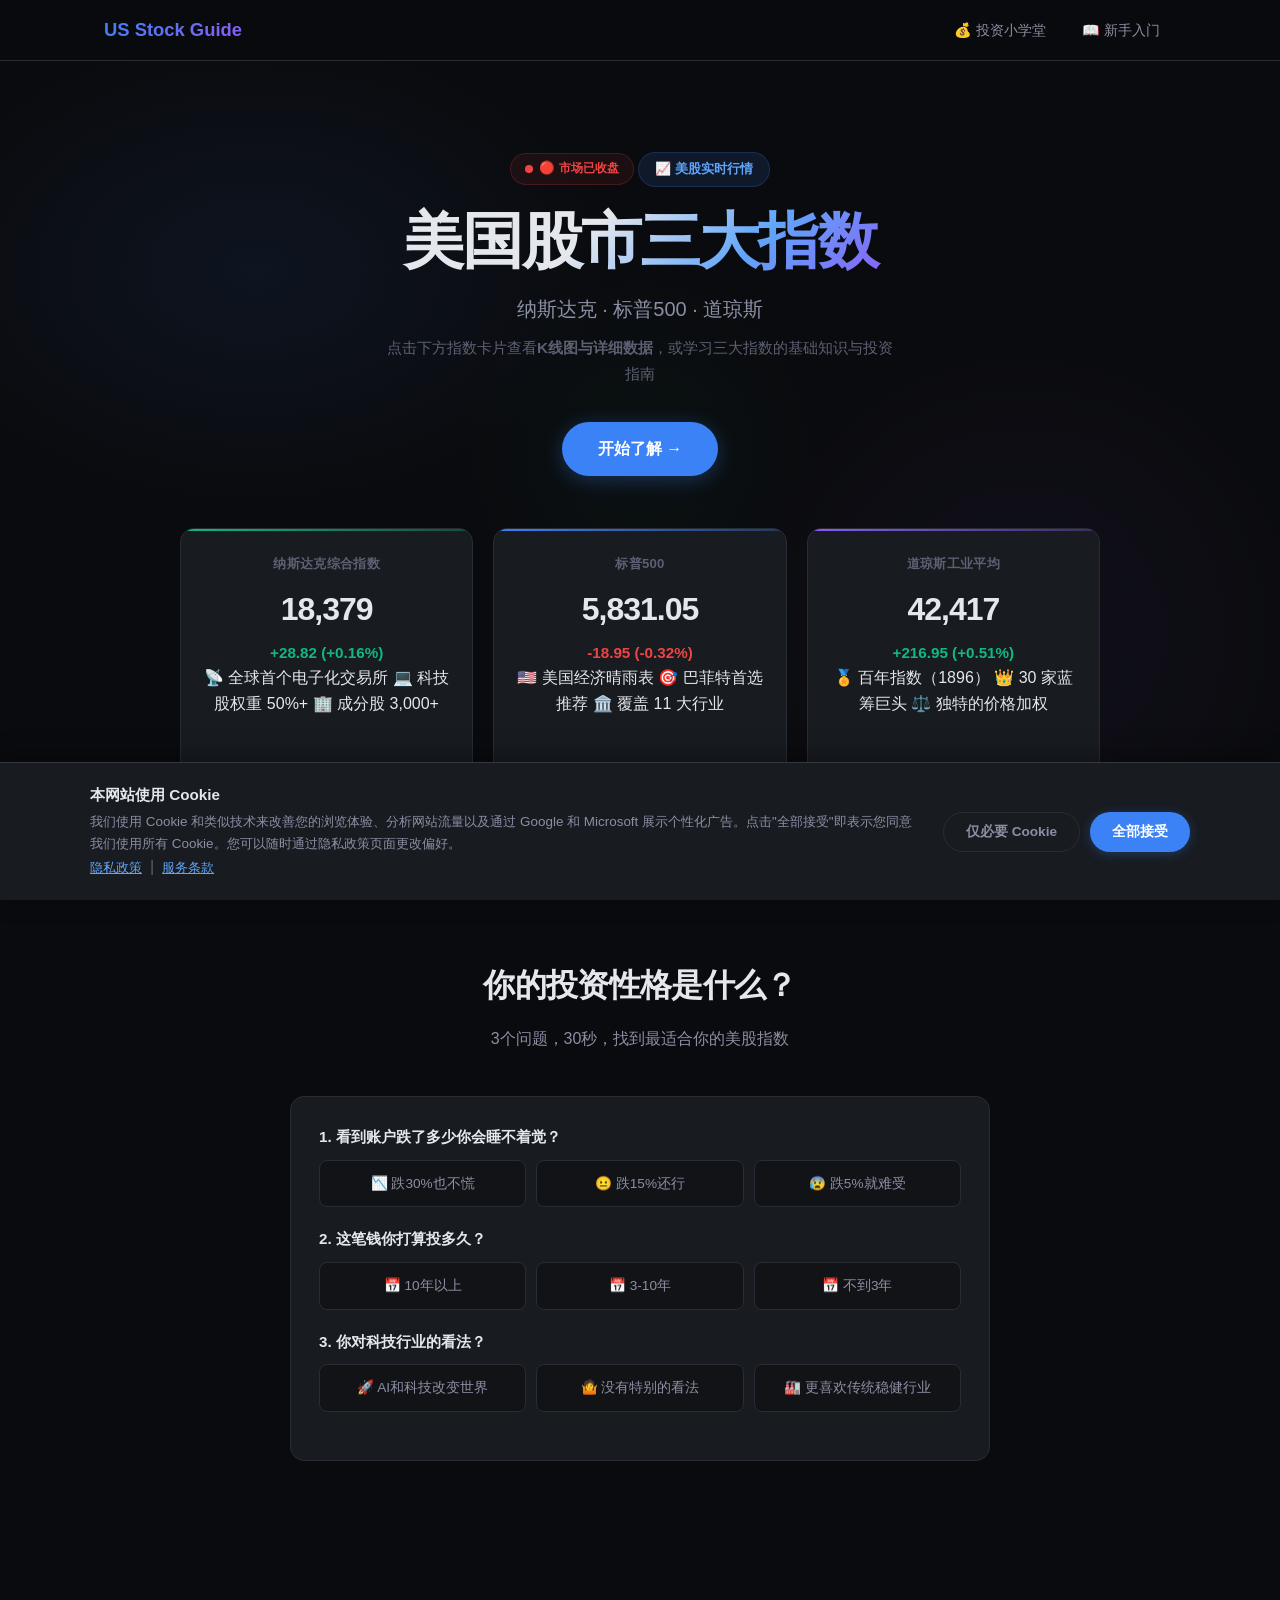
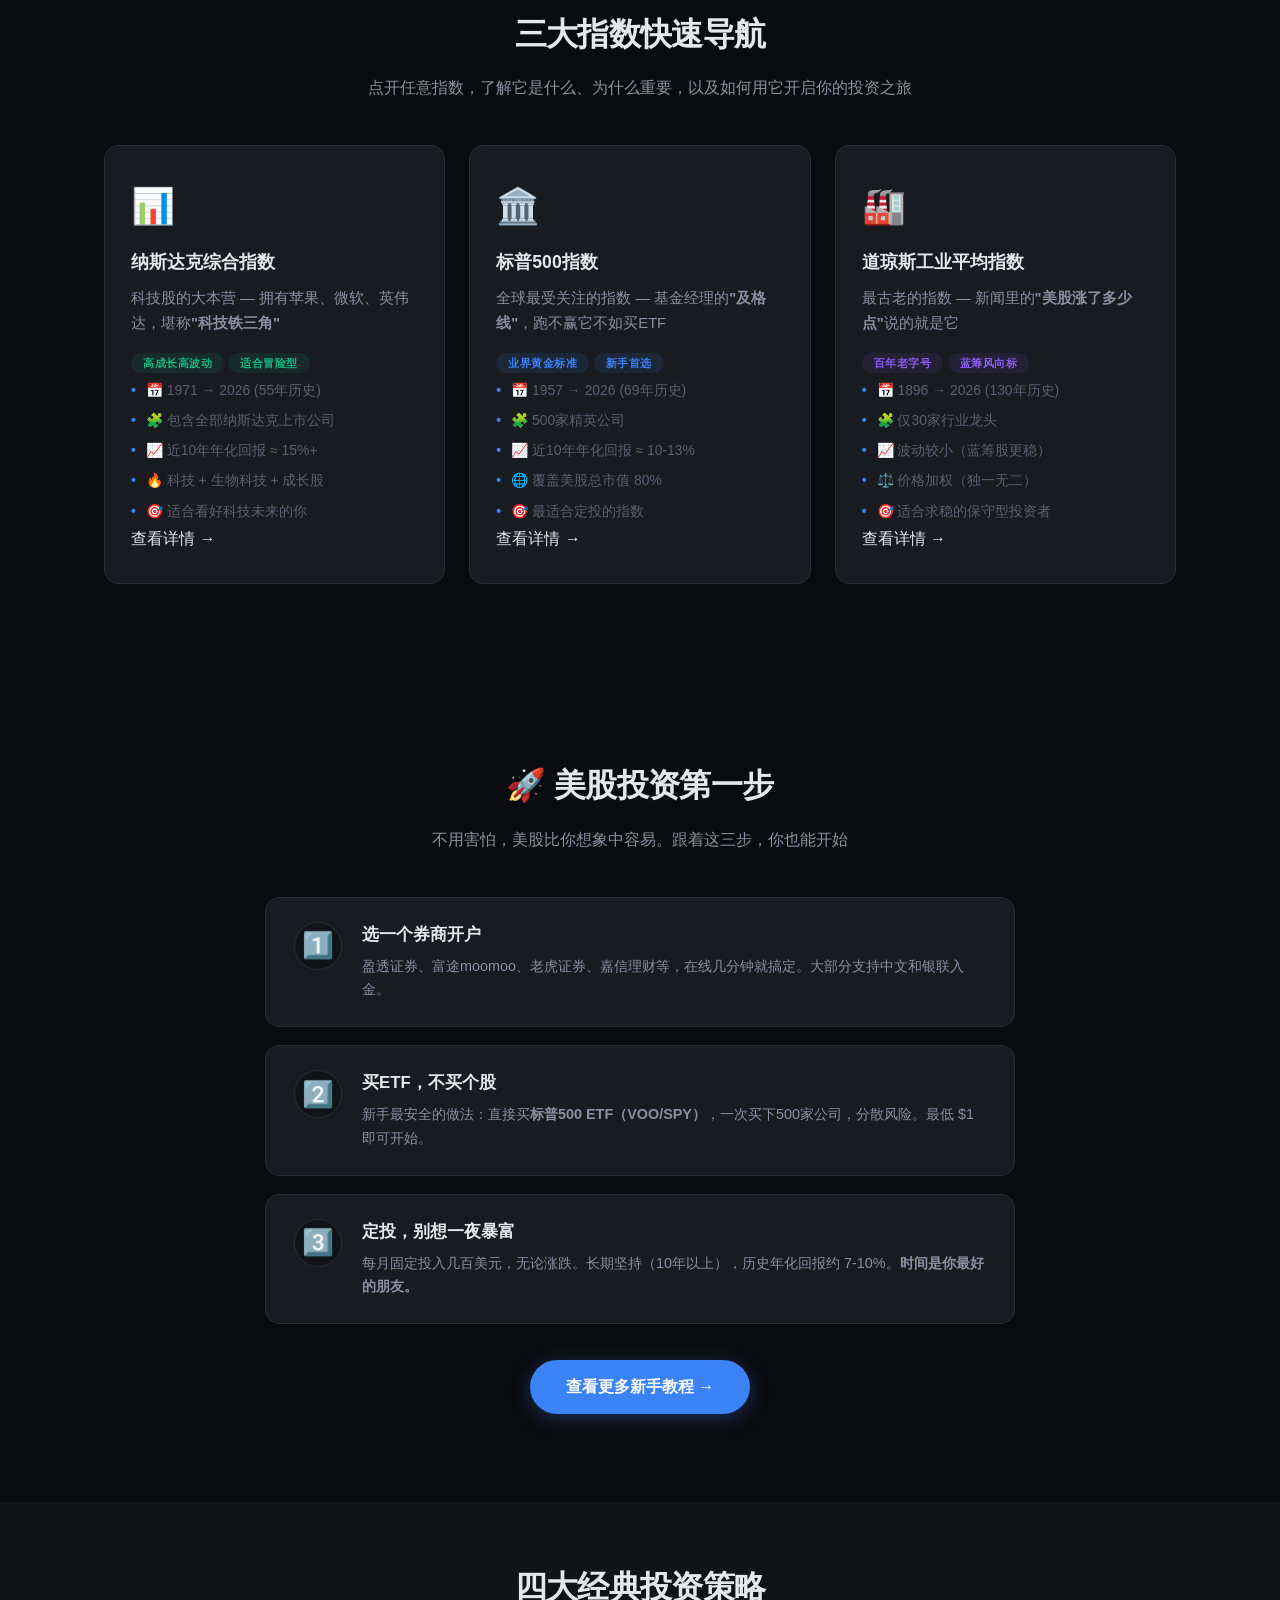
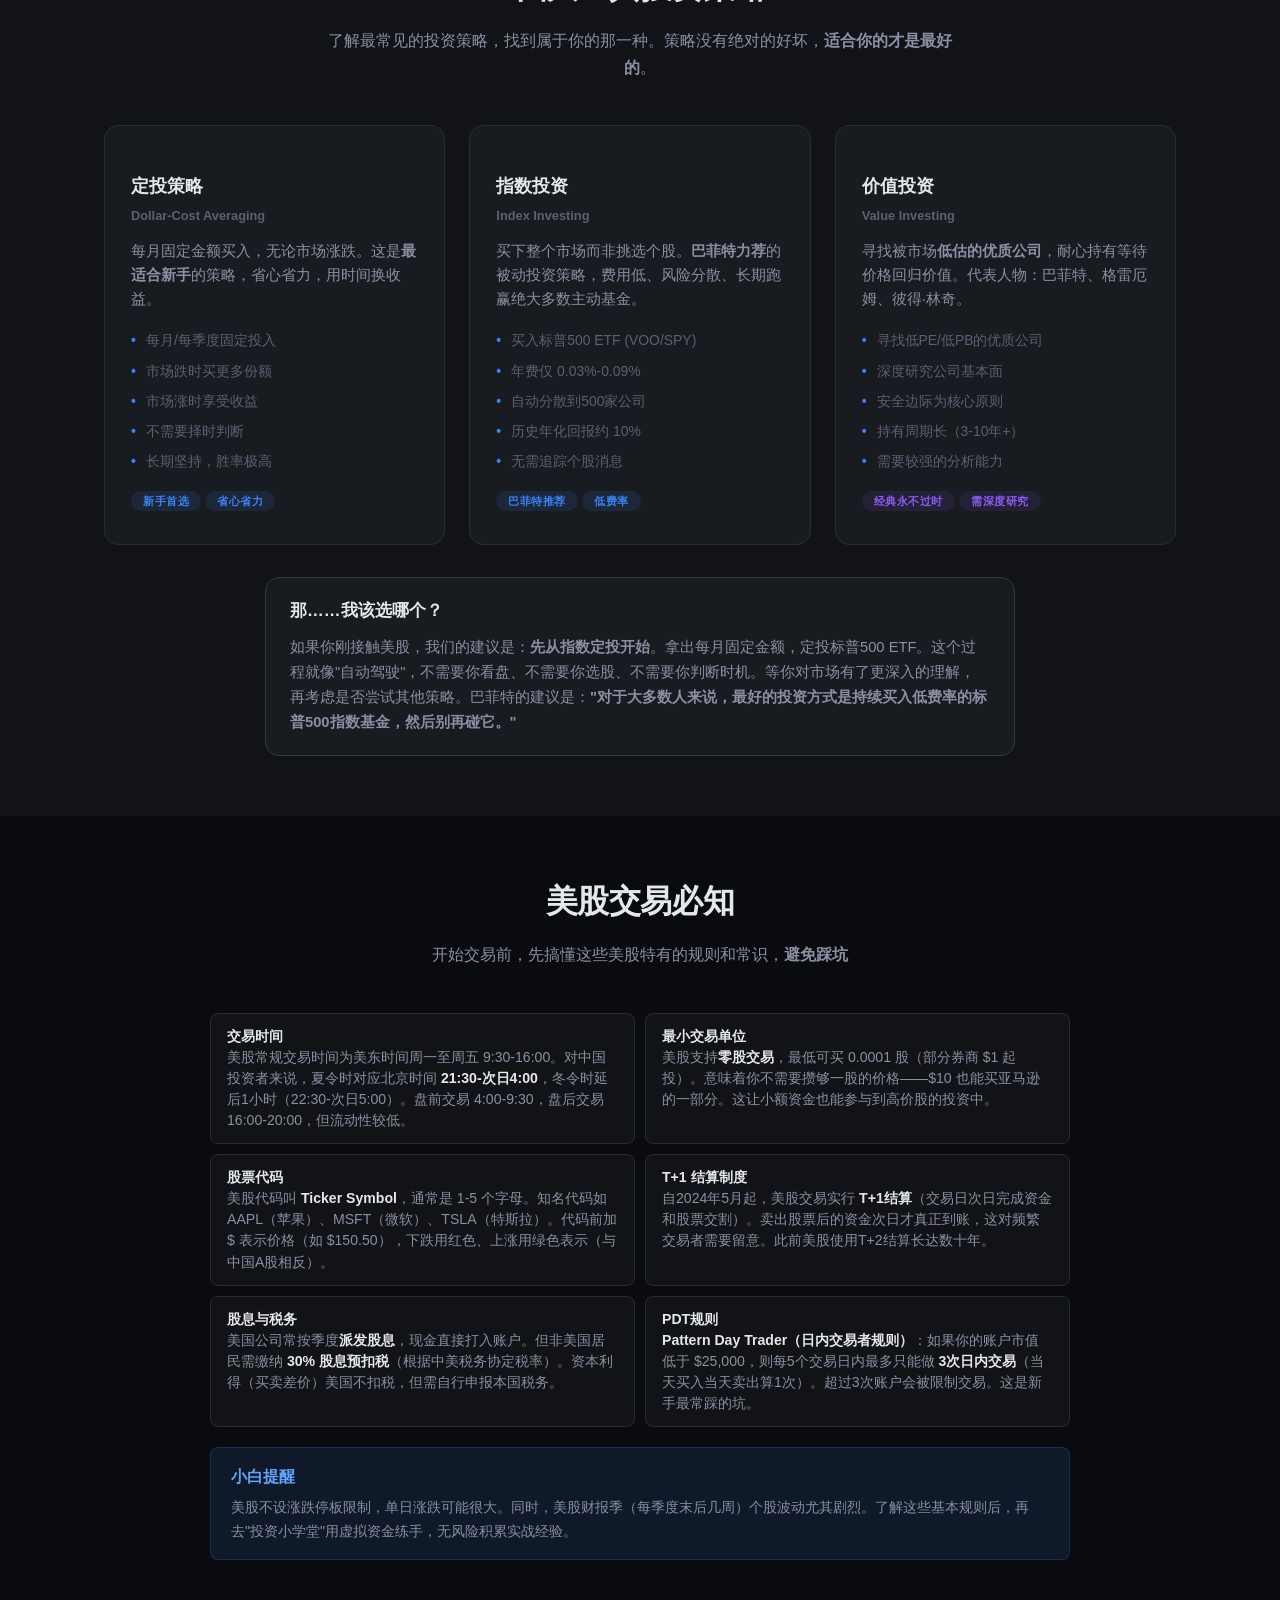
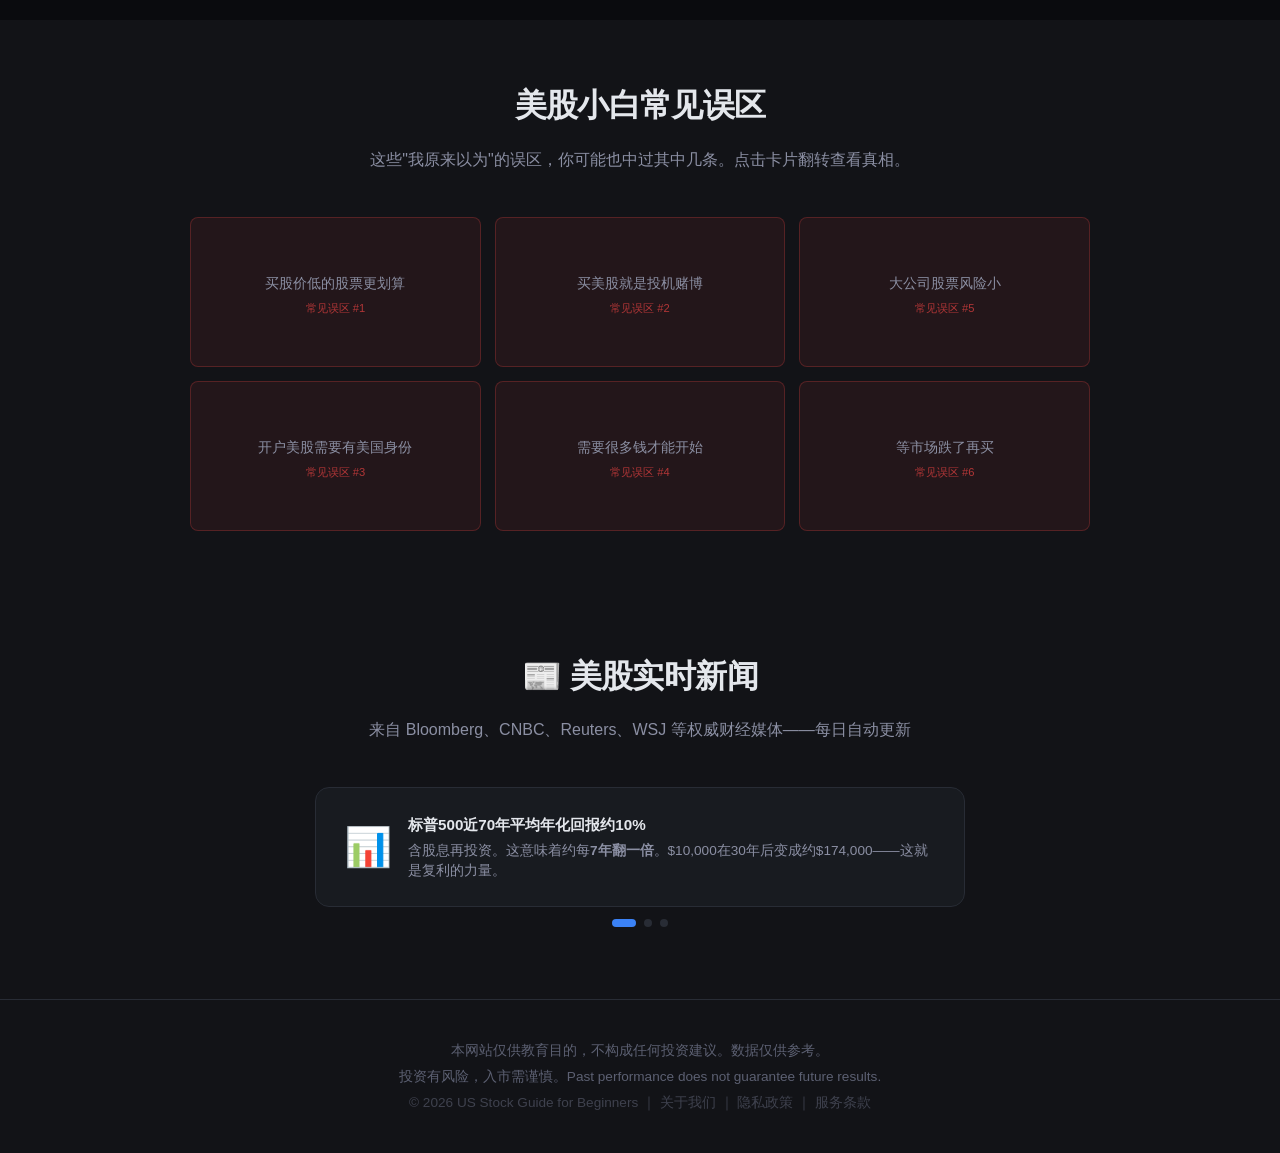
==== commit f4b18124: "替换 AdSense 占位符为真实发布商 ID: ca-pub-2596520613460726 13个HTML页面 + ads.txt 全部更新" ====
--- a/index.html
+++ b/index.html
@@ -10,8 +10,8 @@
   <meta property="og:description" content="从零开始学习美股投资，看懂K线图，掌握三大指数。">
   <meta property="og:type" content="website">
   <link rel="stylesheet" href="styles.css">
-  <!-- Google AdSense — 替换 ca-pub-XXXXXXXXXXXXXXXX 为你的发布商ID -->
-  <script async src="https://pagead2.googlesyndication.com/pagead/js/adsbygoogle.js?client=ca-pub-XXXXXXXXXXXXXXXX" crossorigin="anonymous"></script>
+  <!-- Google AdSense — 替换 ca-pub-2596520613460726 为你的发布商ID -->
+  <script async src="https://pagead2.googlesyndication.com/pagead/js/adsbygoogle.js?client=ca-pub-2596520613460726" crossorigin="anonymous"></script>
   <!-- Microsoft Advertising (pubCenter) --><script async src="https://adsdk.microsoft.com/pubcenter/XXXXXXXX.js" crossorigin="anonymous"></script>
 </head>
 <body>
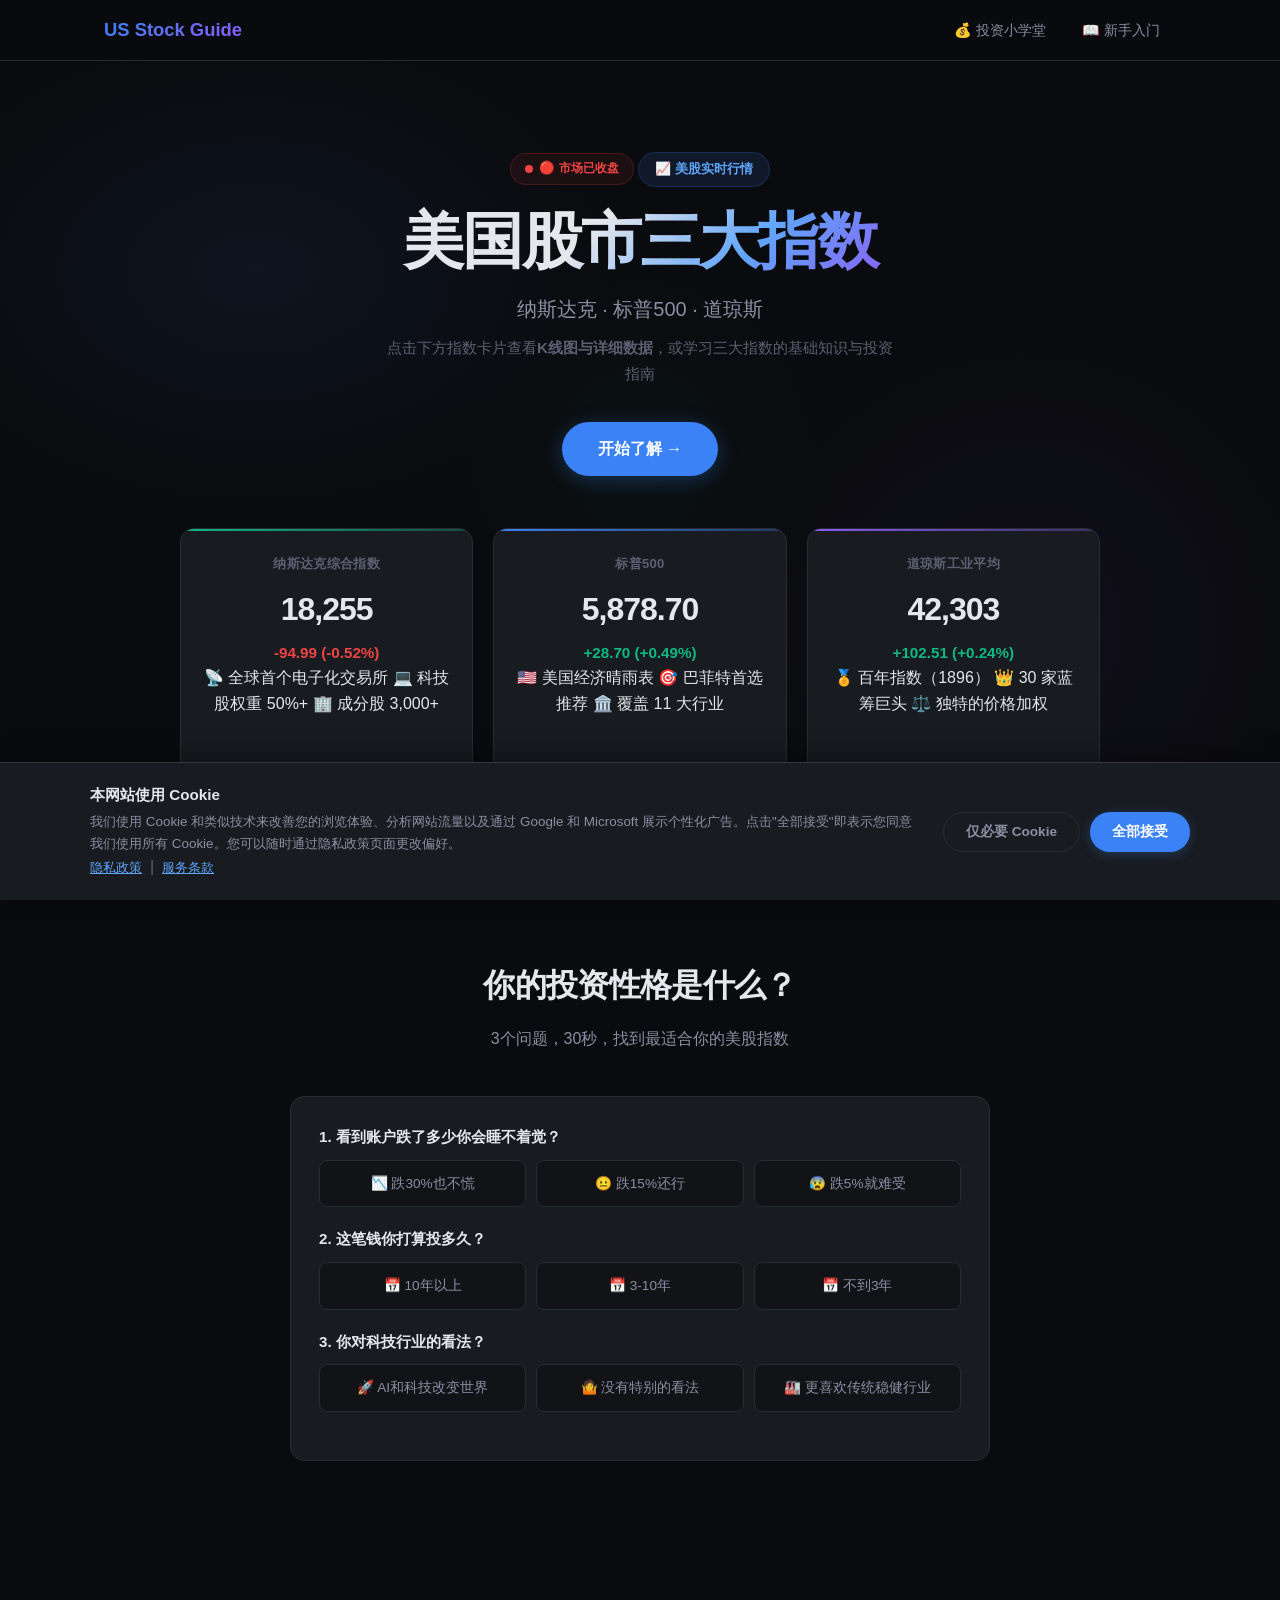
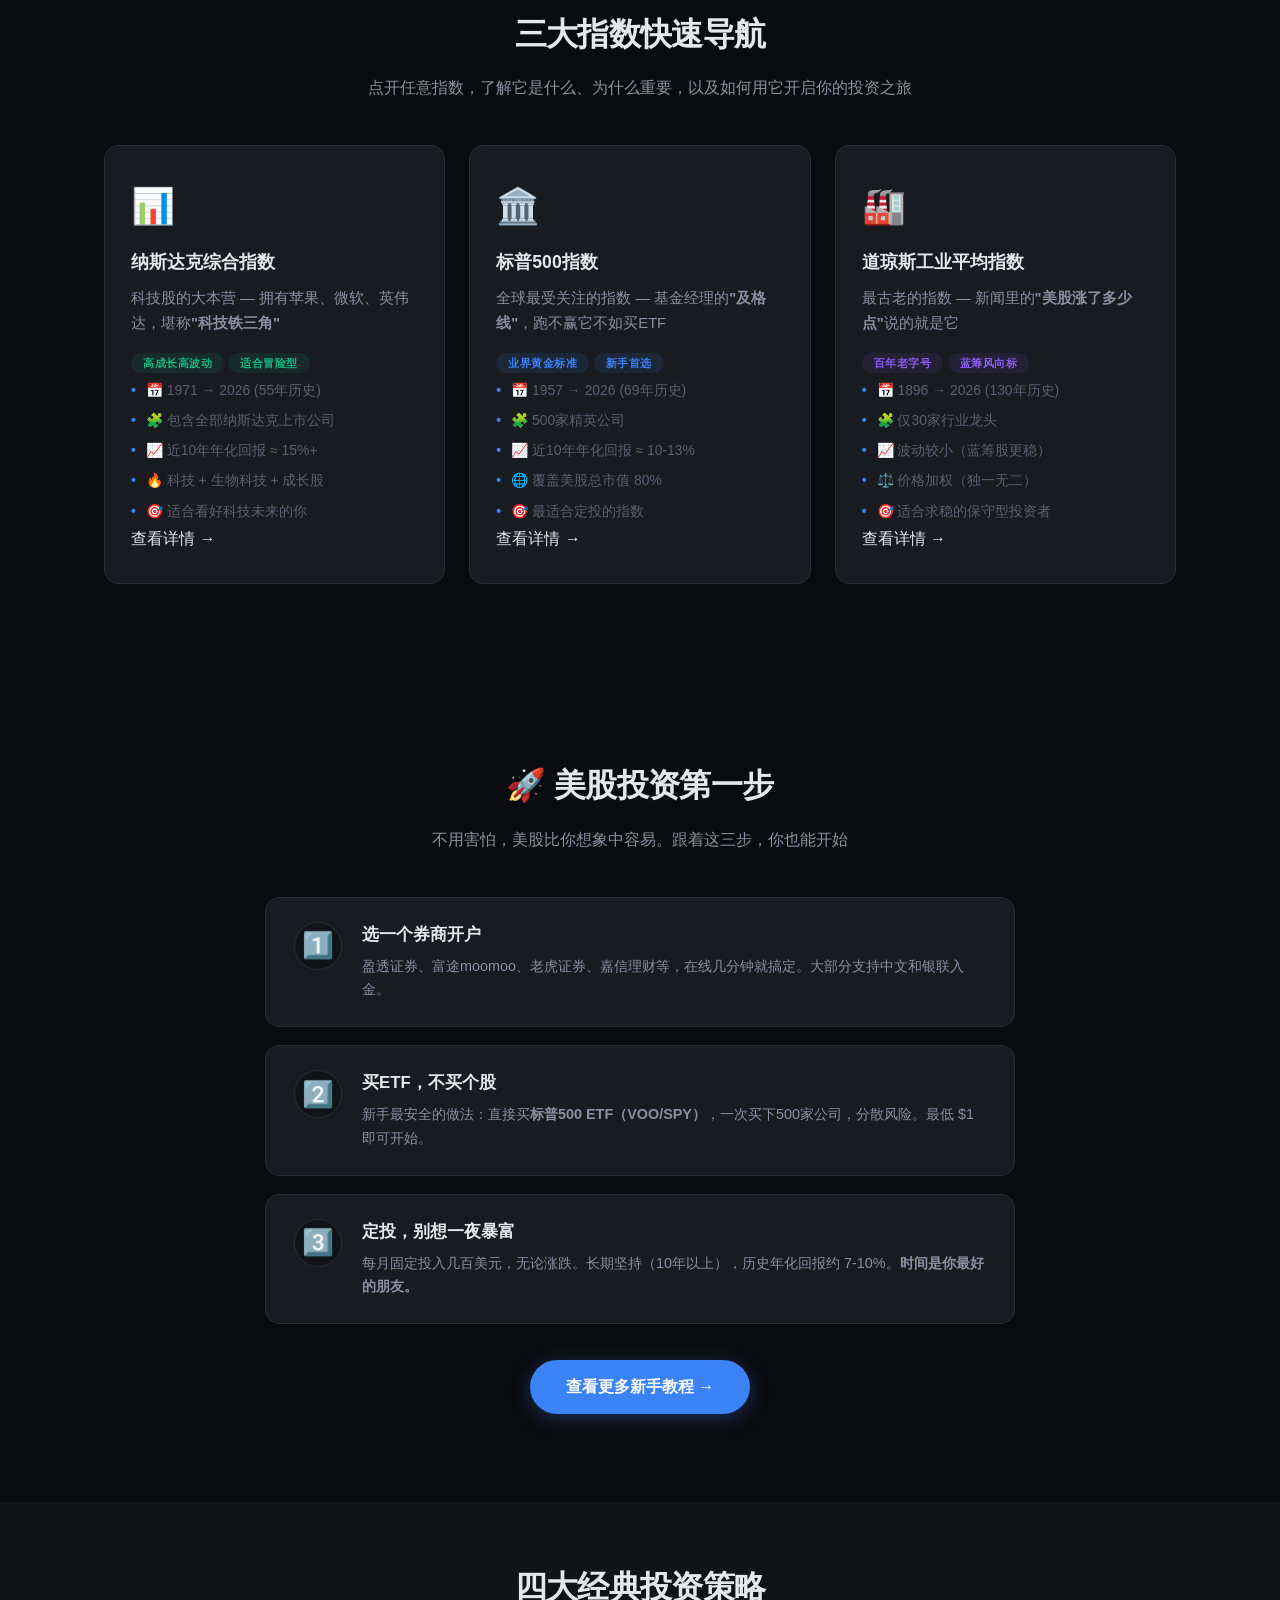
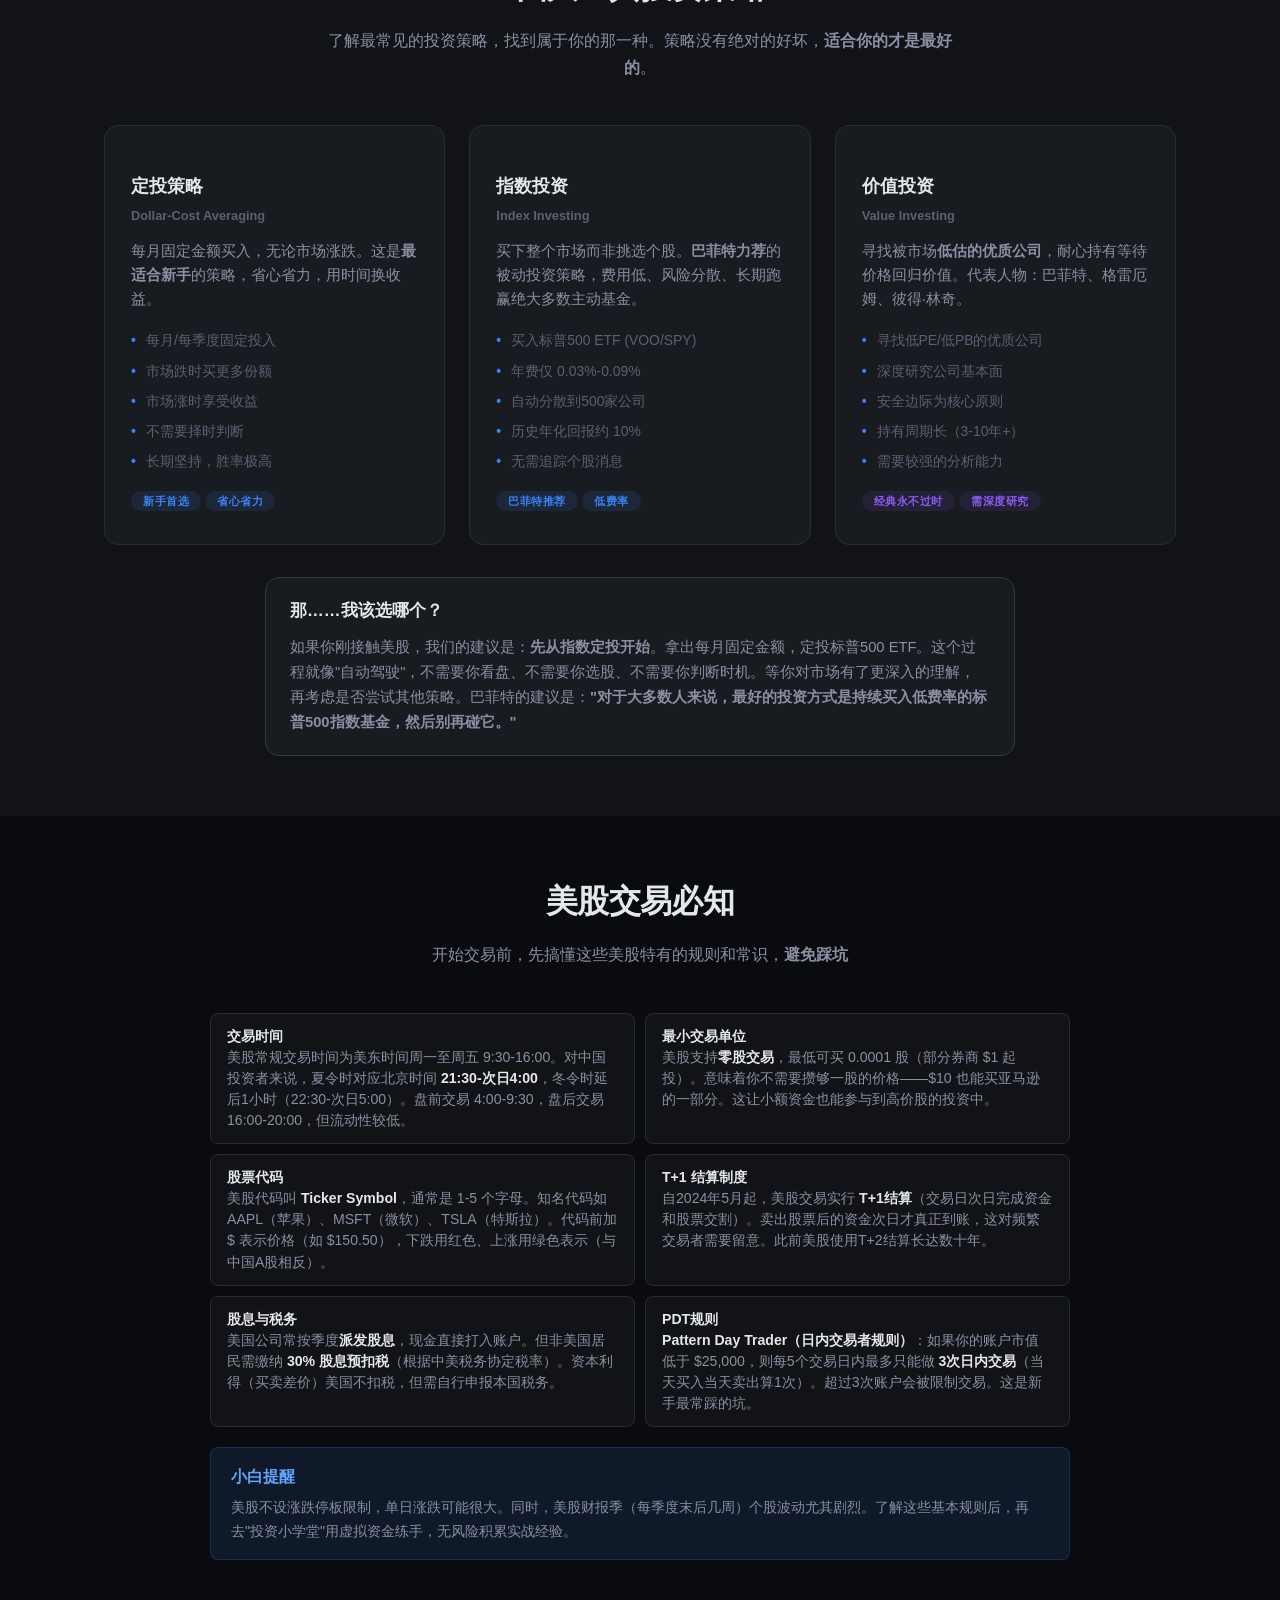
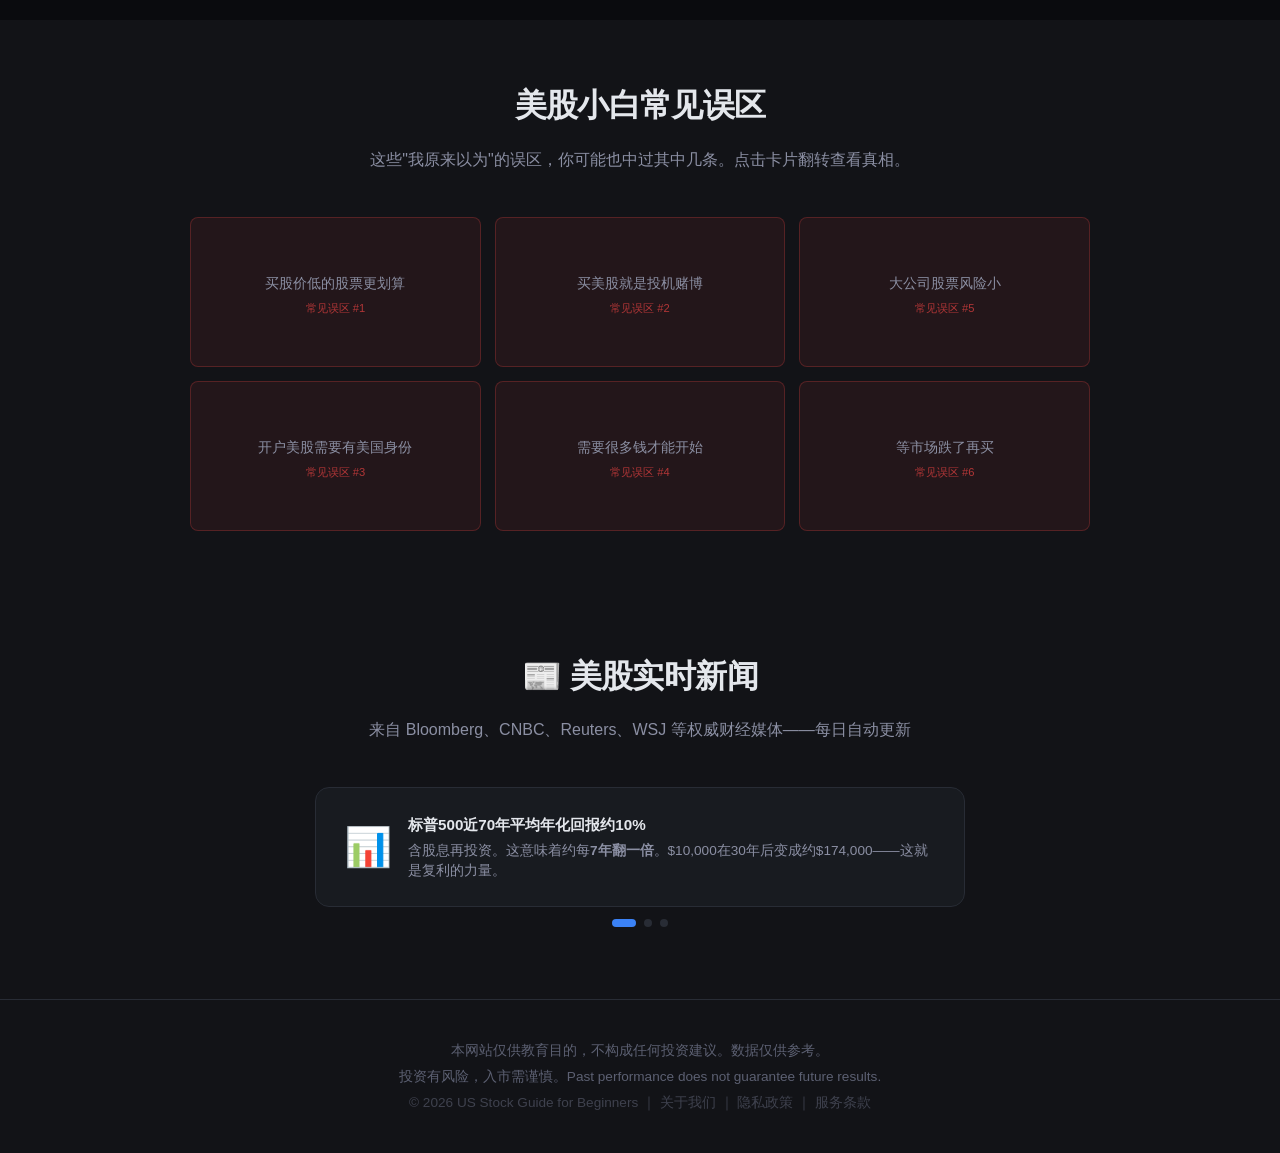
==== commit fdfa55c2: "清理所有 Microsoft Advertising 代码和文本引用（pubCenter 不支持中国） 移除13个页面的 adsdk.microsoft.com 脚本标签 更新 about.html " ====
--- a/index.html
+++ b/index.html
@@ -12,8 +12,7 @@
   <link rel="stylesheet" href="styles.css">
   <!-- Google AdSense — 替换 ca-pub-2596520613460726 为你的发布商ID -->
   <script async src="https://pagead2.googlesyndication.com/pagead/js/adsbygoogle.js?client=ca-pub-2596520613460726" crossorigin="anonymous"></script>
-  <!-- Microsoft Advertising (pubCenter) --><script async src="https://adsdk.microsoft.com/pubcenter/XXXXXXXX.js" crossorigin="anonymous"></script>
-</head>
+  </head>
 <body>
 
   <!-- ===== 导航栏 ===== -->
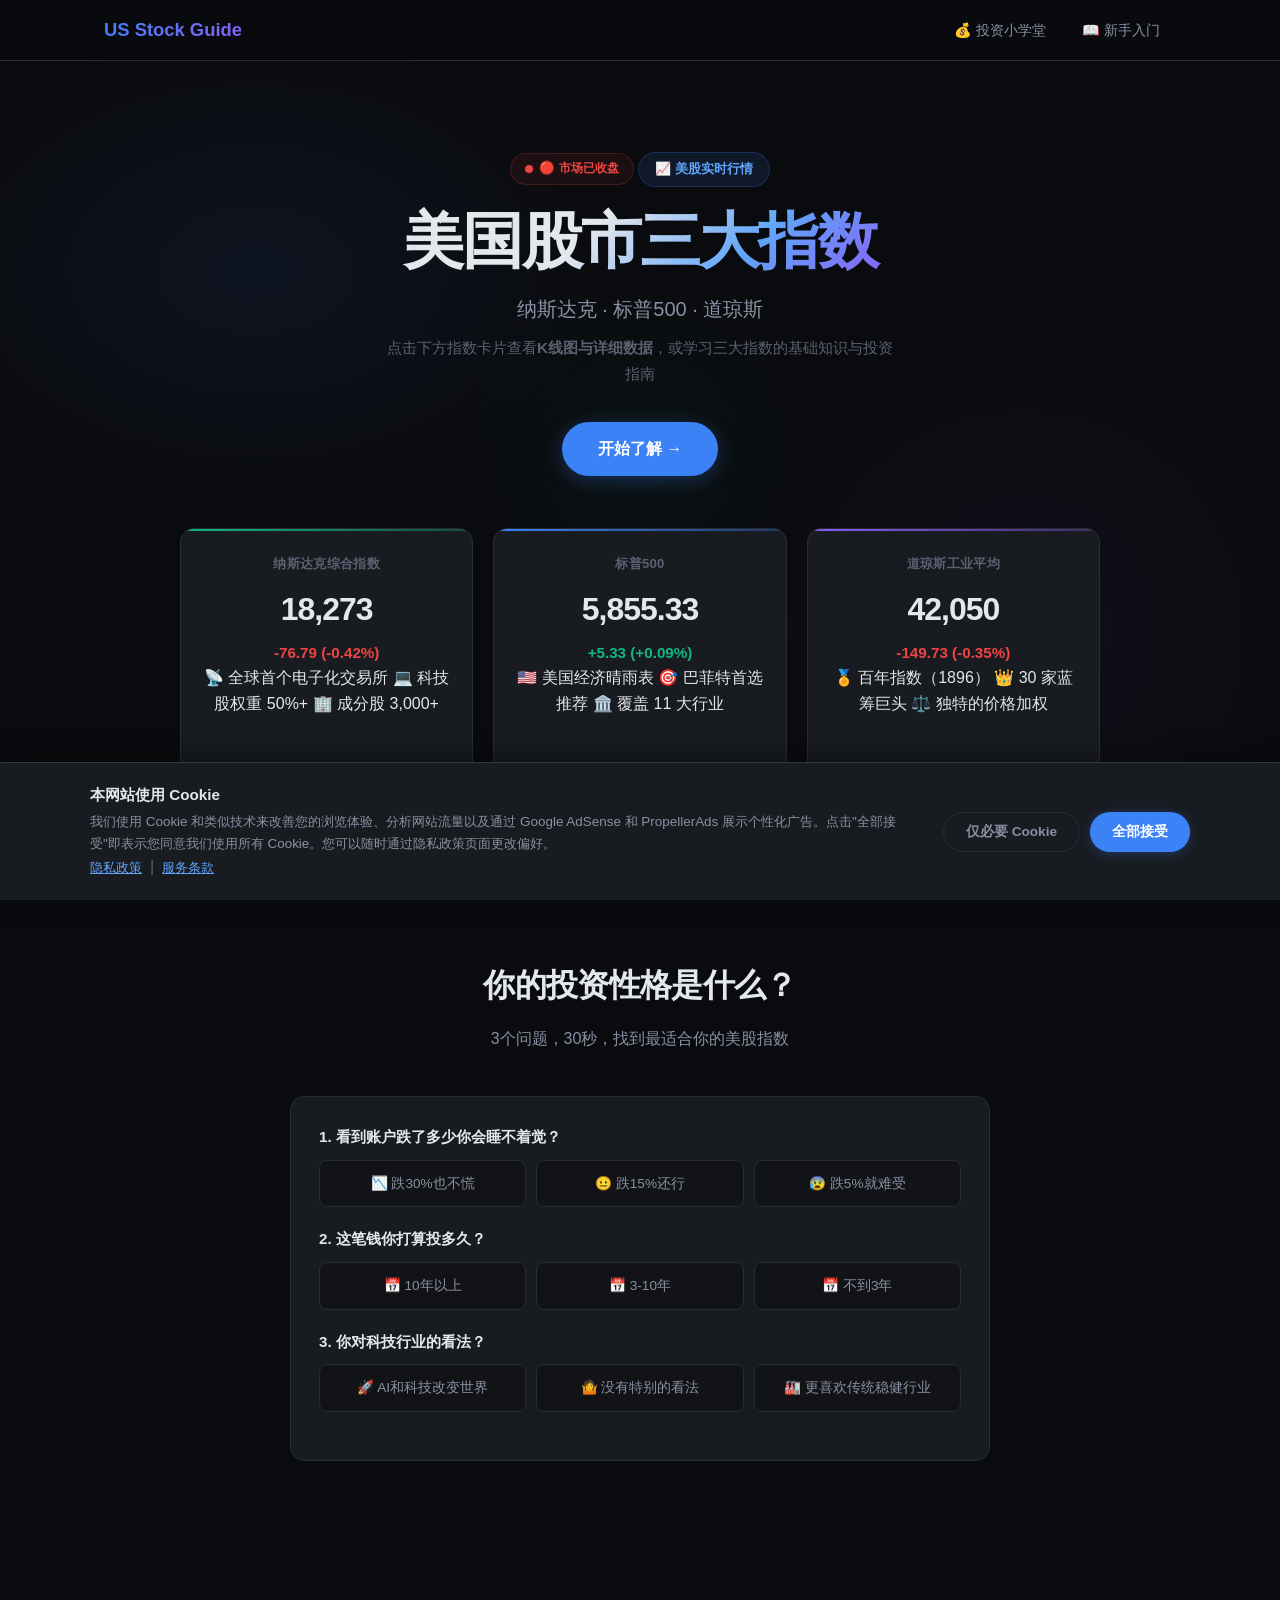
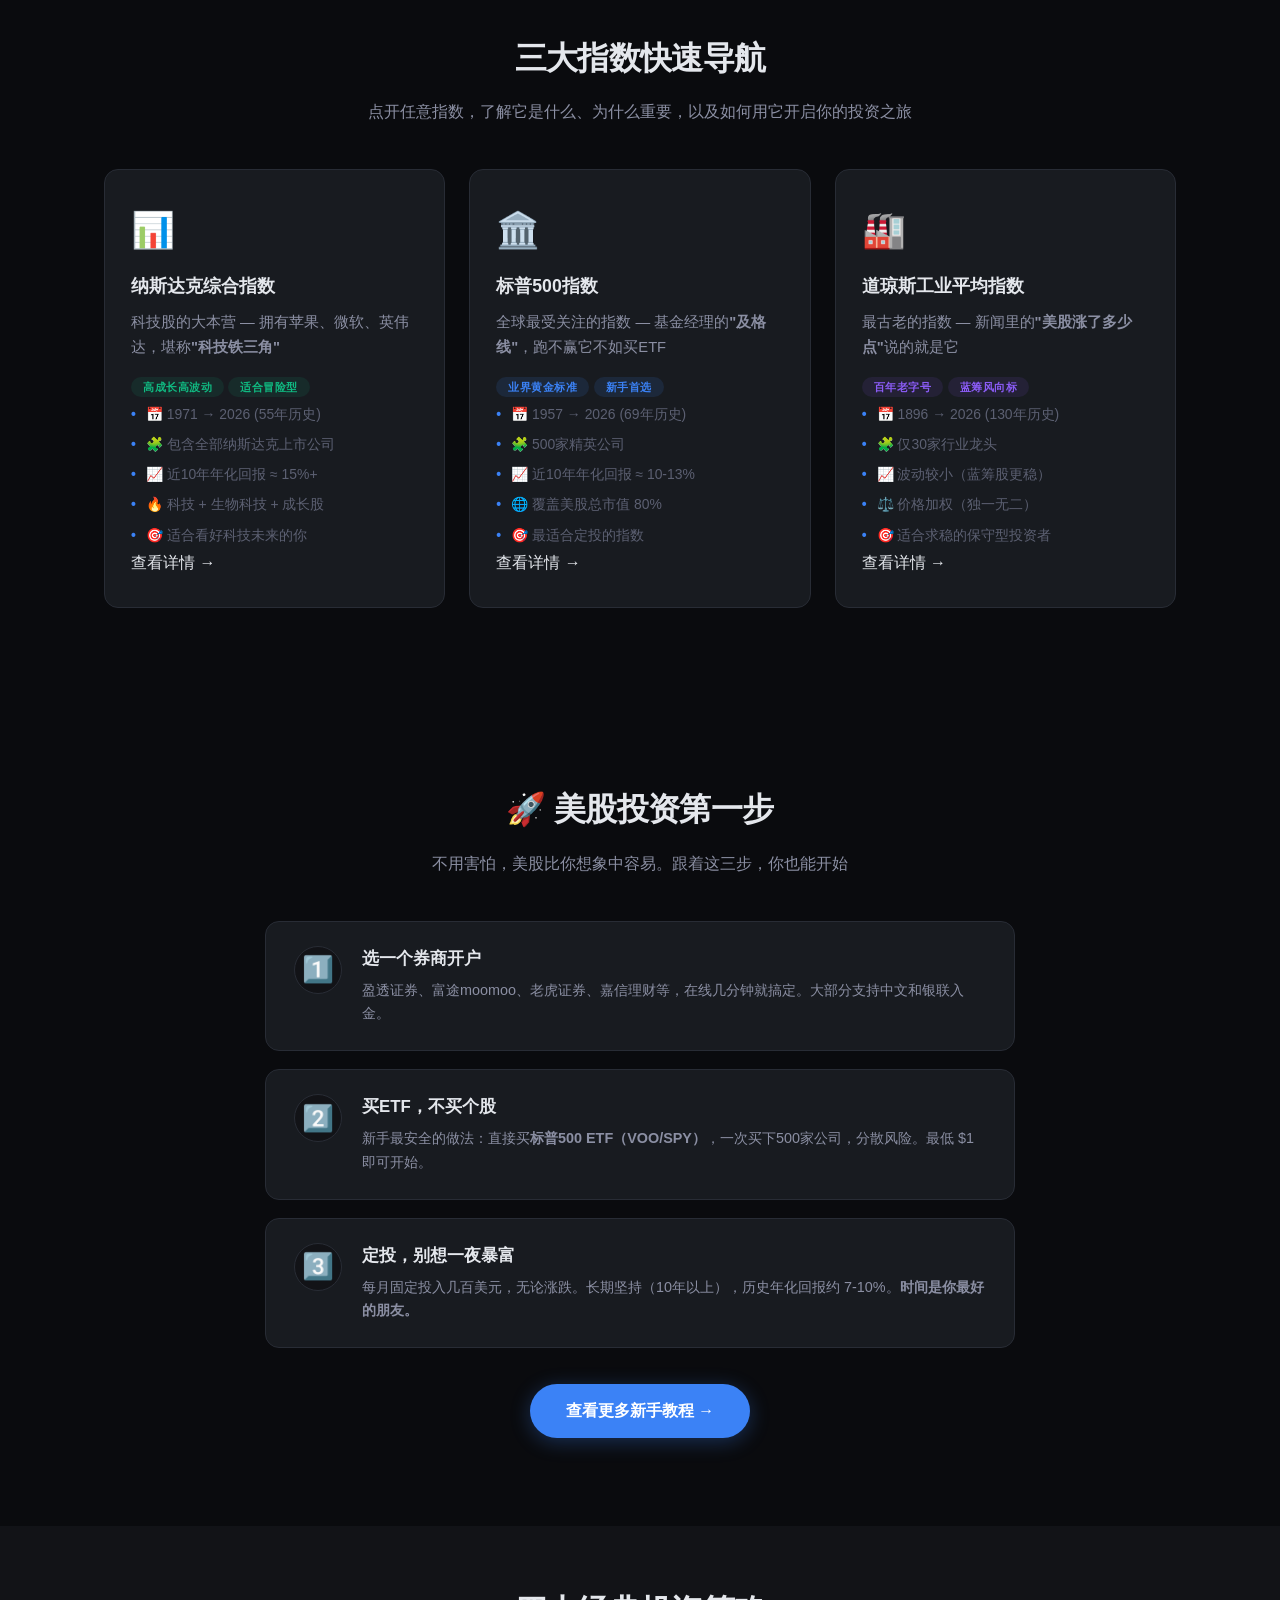
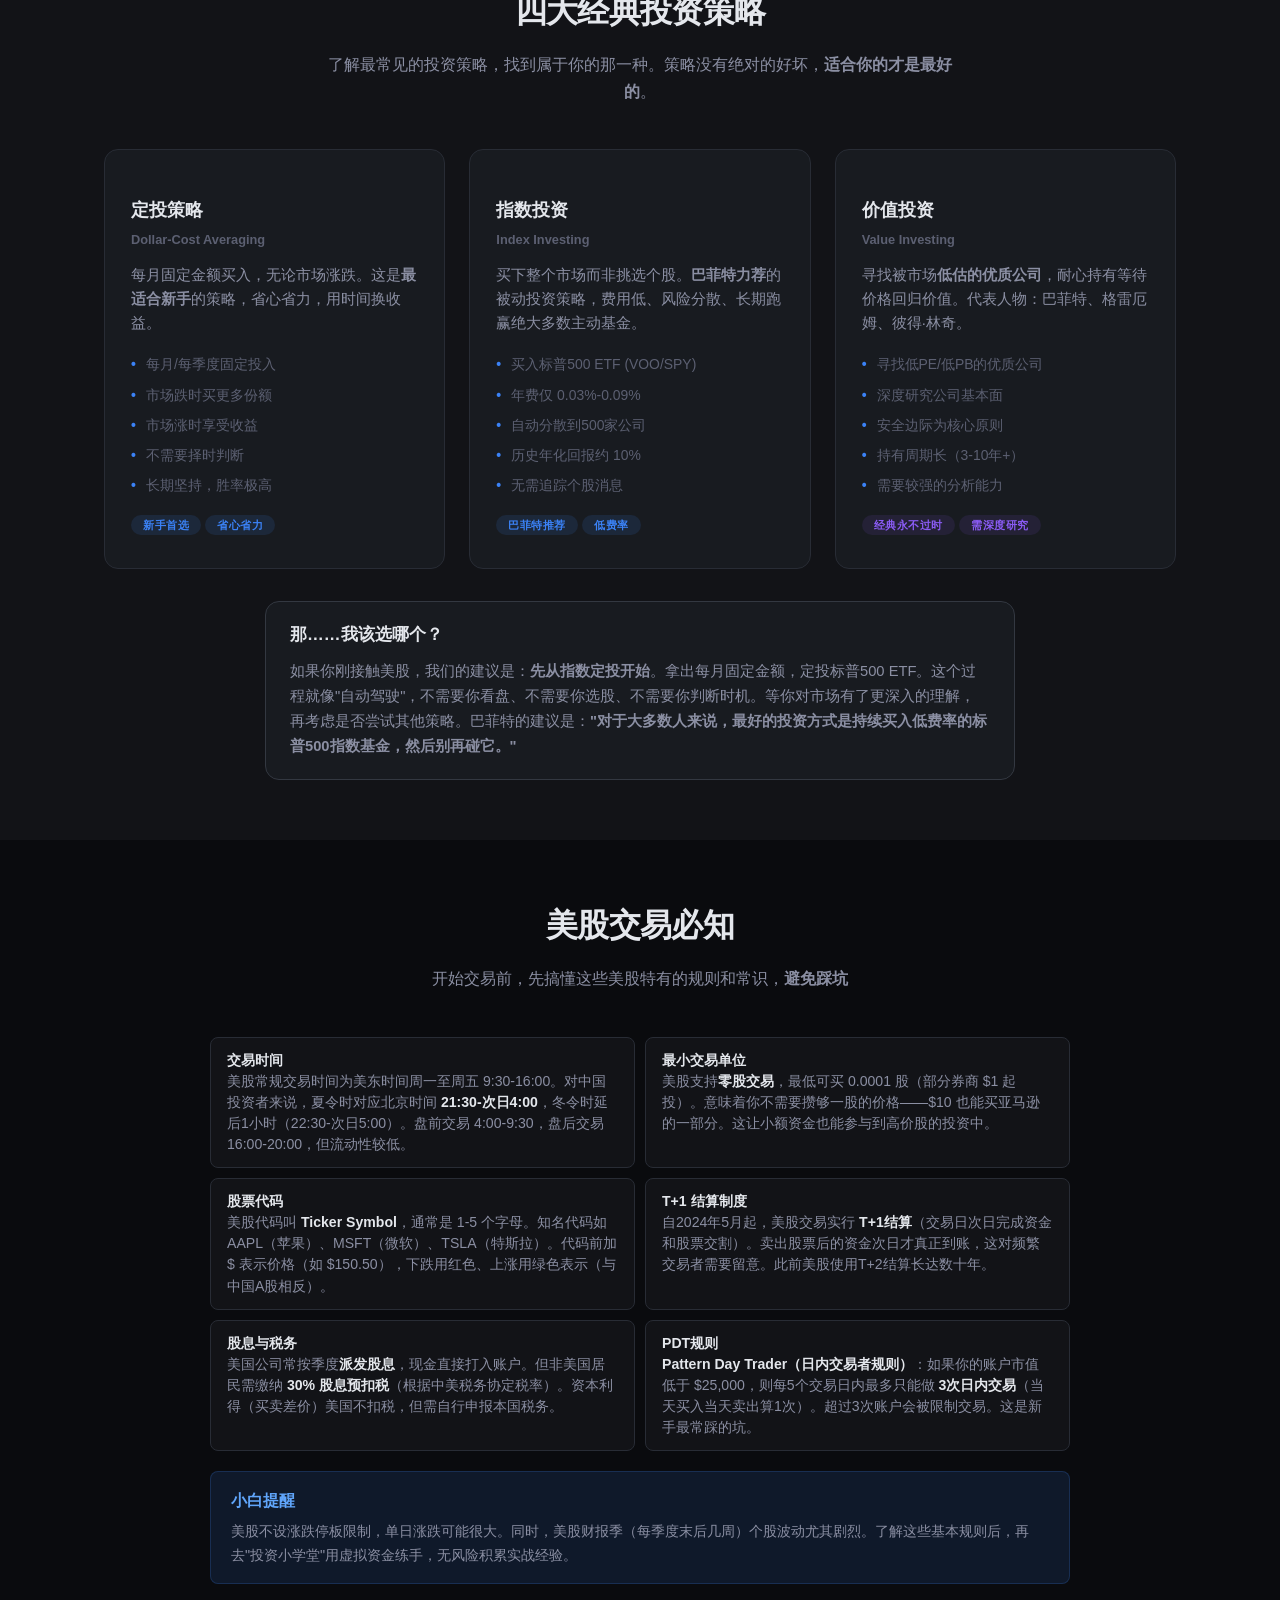
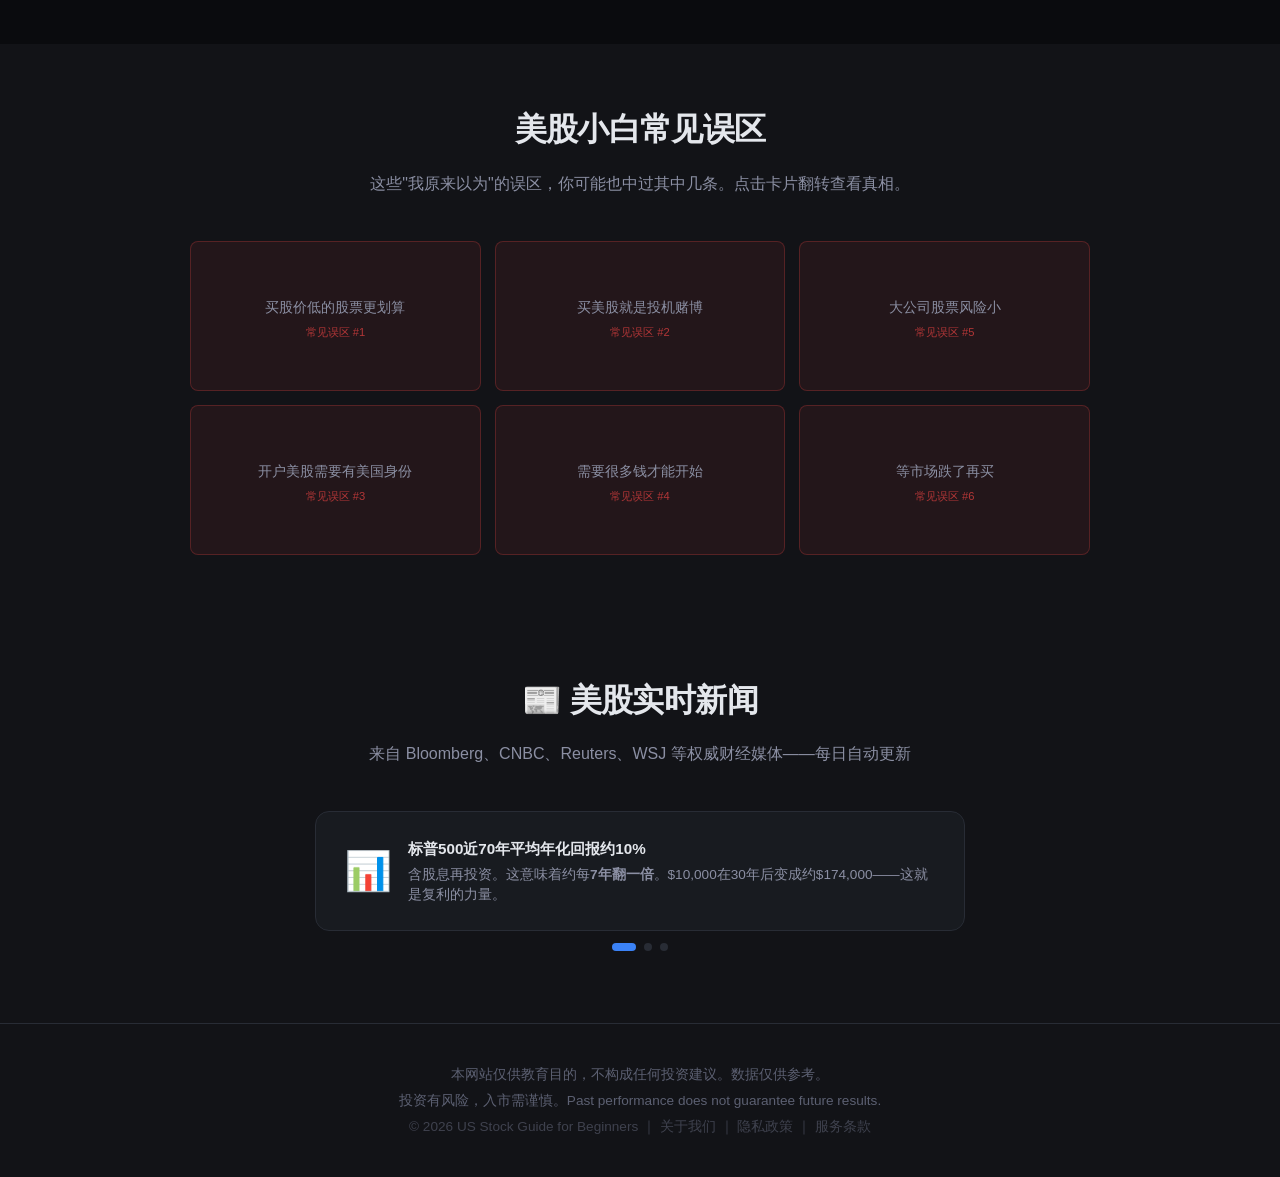
==== commit 52c81c5e: "接入 PropellerAds Native Banner 广告：全站14页面添加广告位，更新隐私政策与Cookie横幅" ====
--- a/index.html
+++ b/index.html
@@ -12,6 +12,8 @@
   <link rel="stylesheet" href="styles.css">
   <!-- Google AdSense — 替换 ca-pub-2596520613460726 为你的发布商ID -->
   <script async src="https://pagead2.googlesyndication.com/pagead/js/adsbygoogle.js?client=ca-pub-2596520613460726" crossorigin="anonymous"></script>
+  <!-- PropellerAds Native Banner -->
+  <script async="async" data-cfasync="false" src="https://pl29511778.effectivecpmnetwork.com/4834d9760d1434a067c4bfadfdc6c3fa/invoke.js"></script>
   </head>
 <body>
 
@@ -115,6 +117,9 @@
       </div>
     </div>
   </section>
+
+  <!-- PropellerAds Native Banner Ad -->
+  <div id="container-4834d9760d1434a067c4bfadfdc6c3fa" style="max-width:1120px;margin:24px auto;padding:0 24px;"></div>
 
   <!-- ===== 三大指数快速导航 ===== -->
   <section class="section section-quicknav">
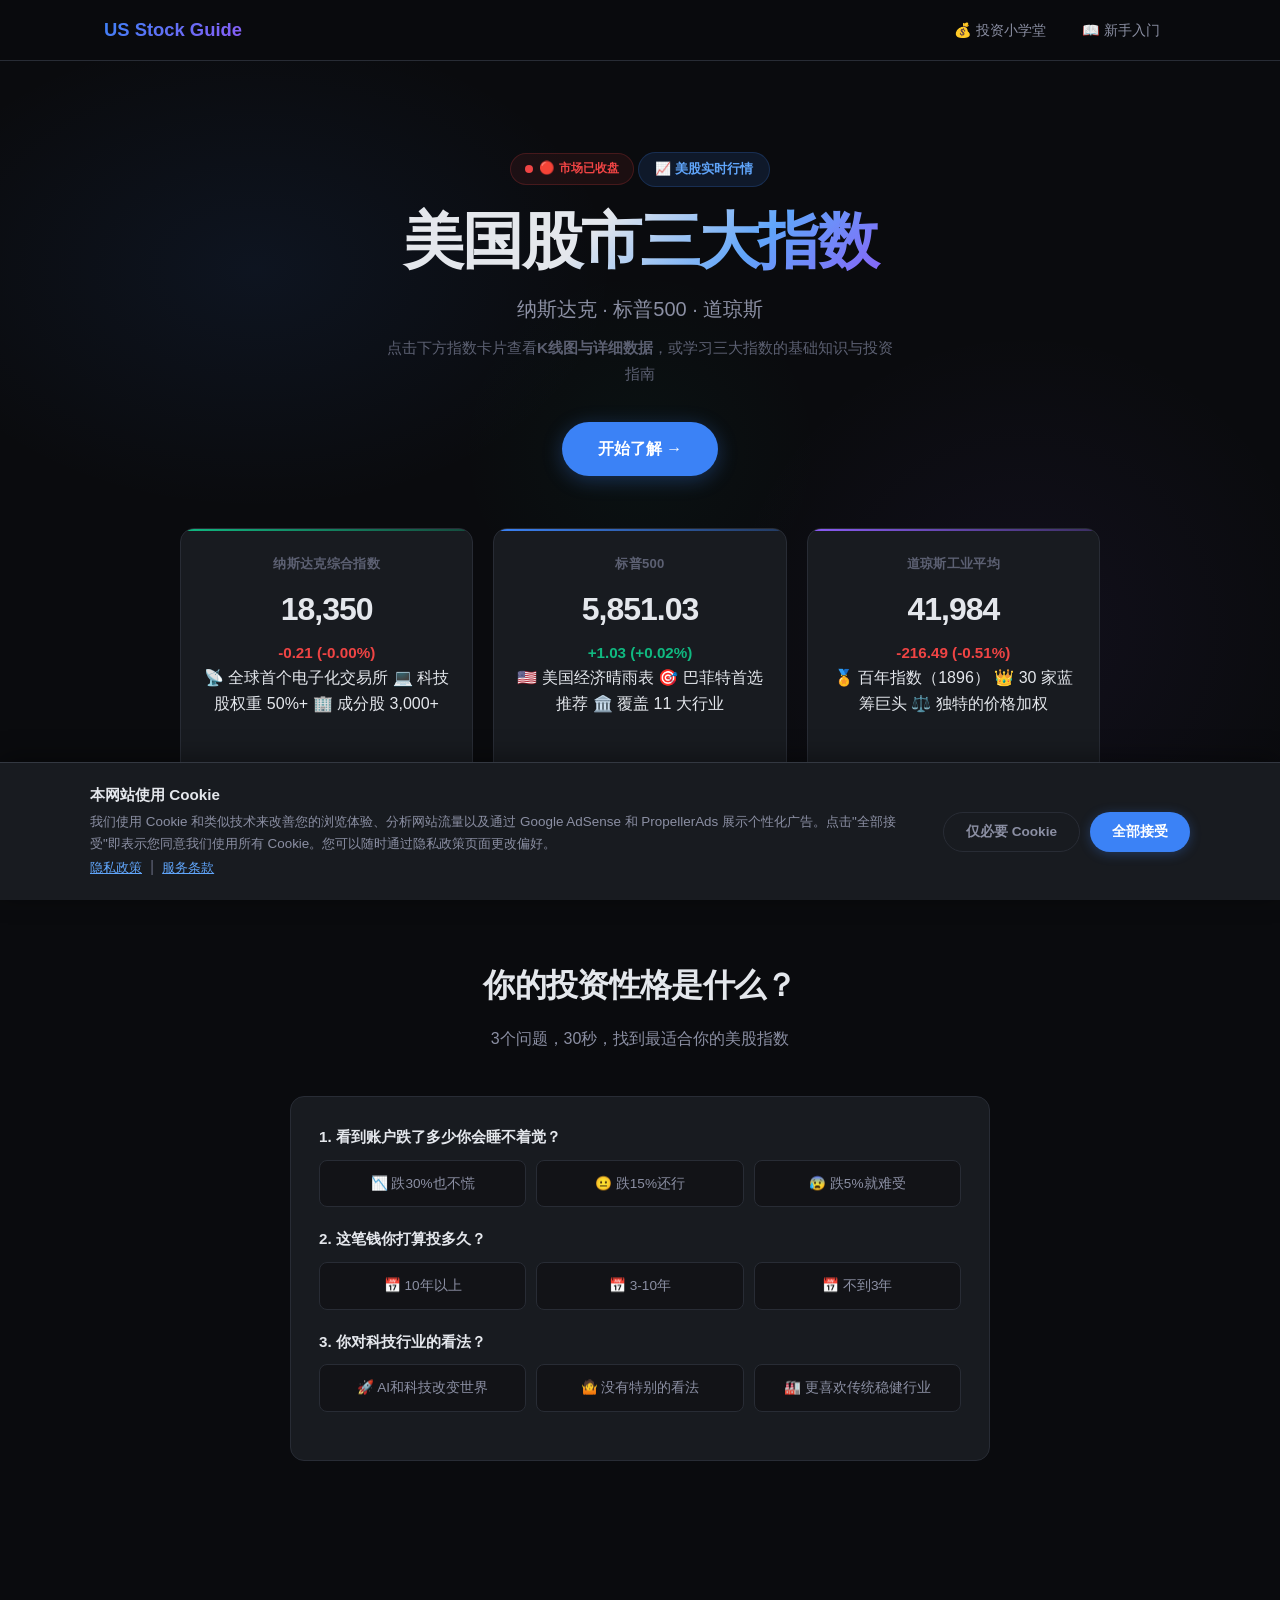
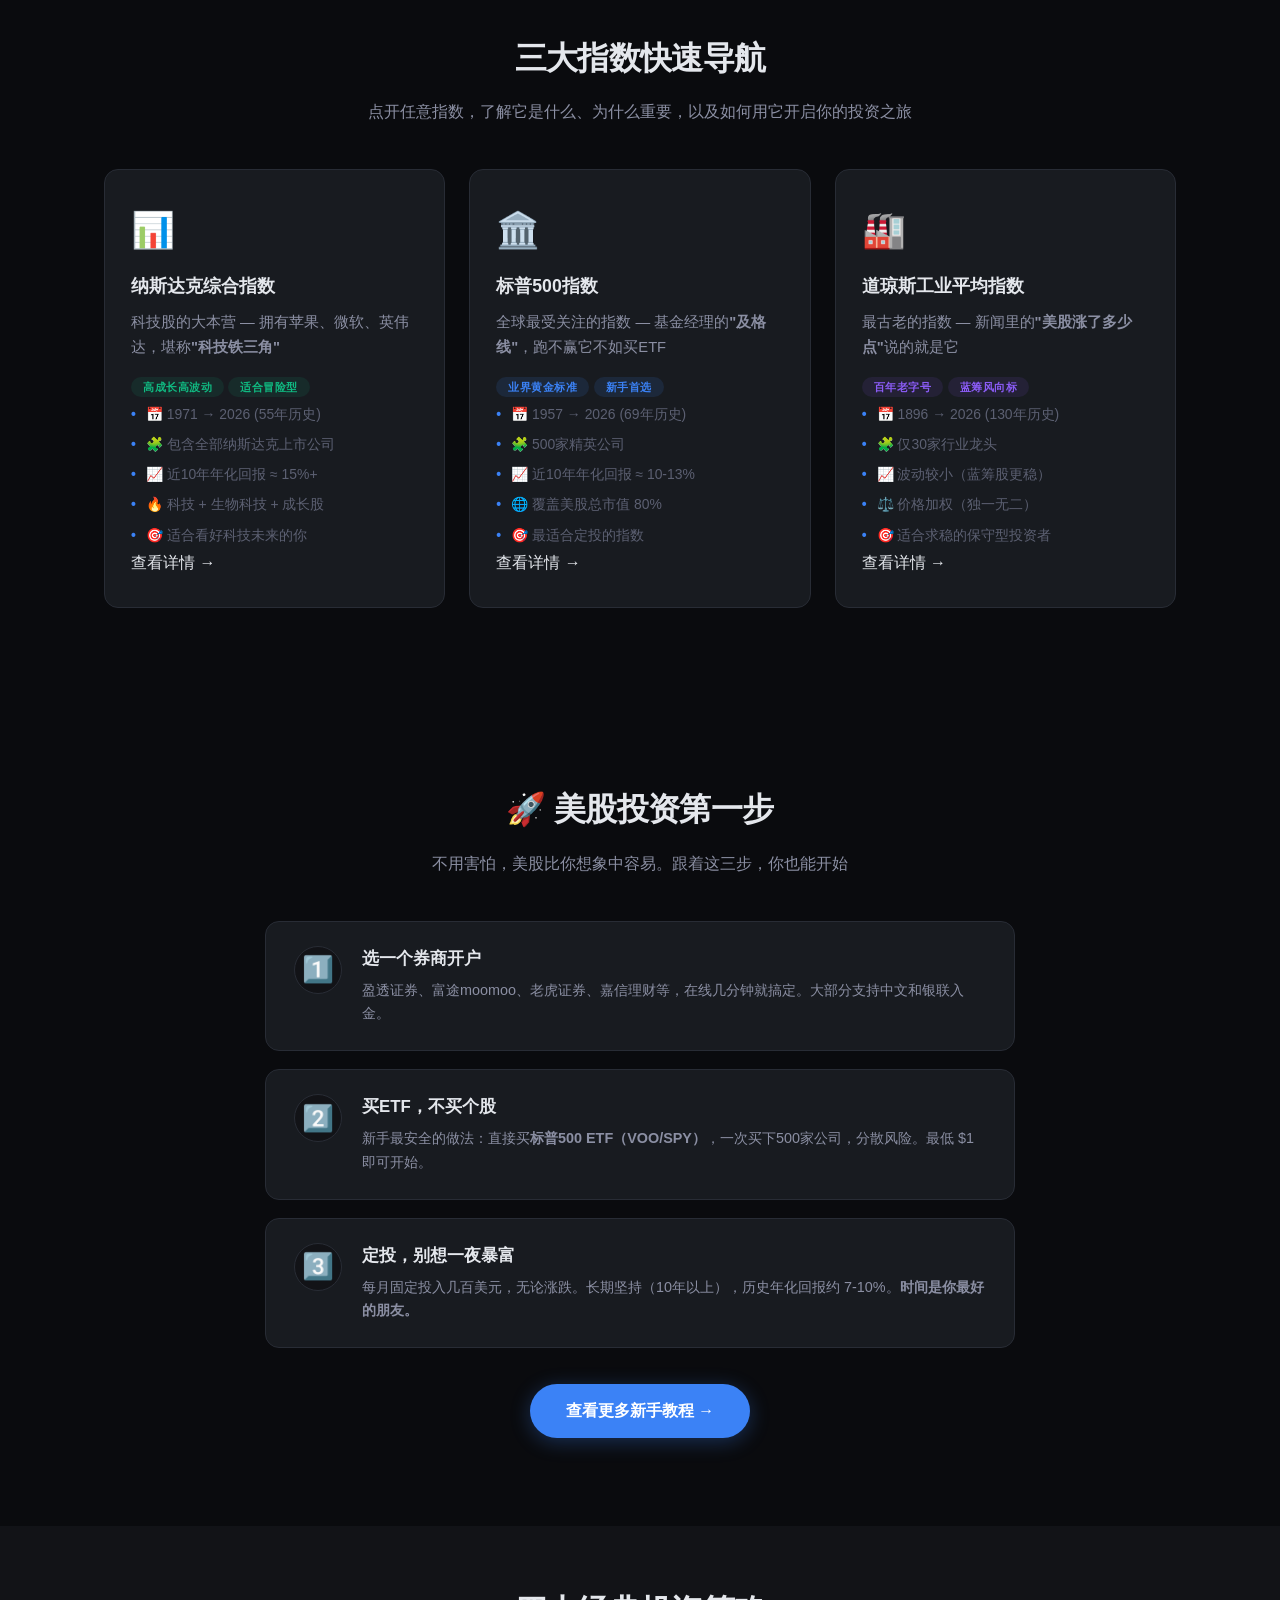
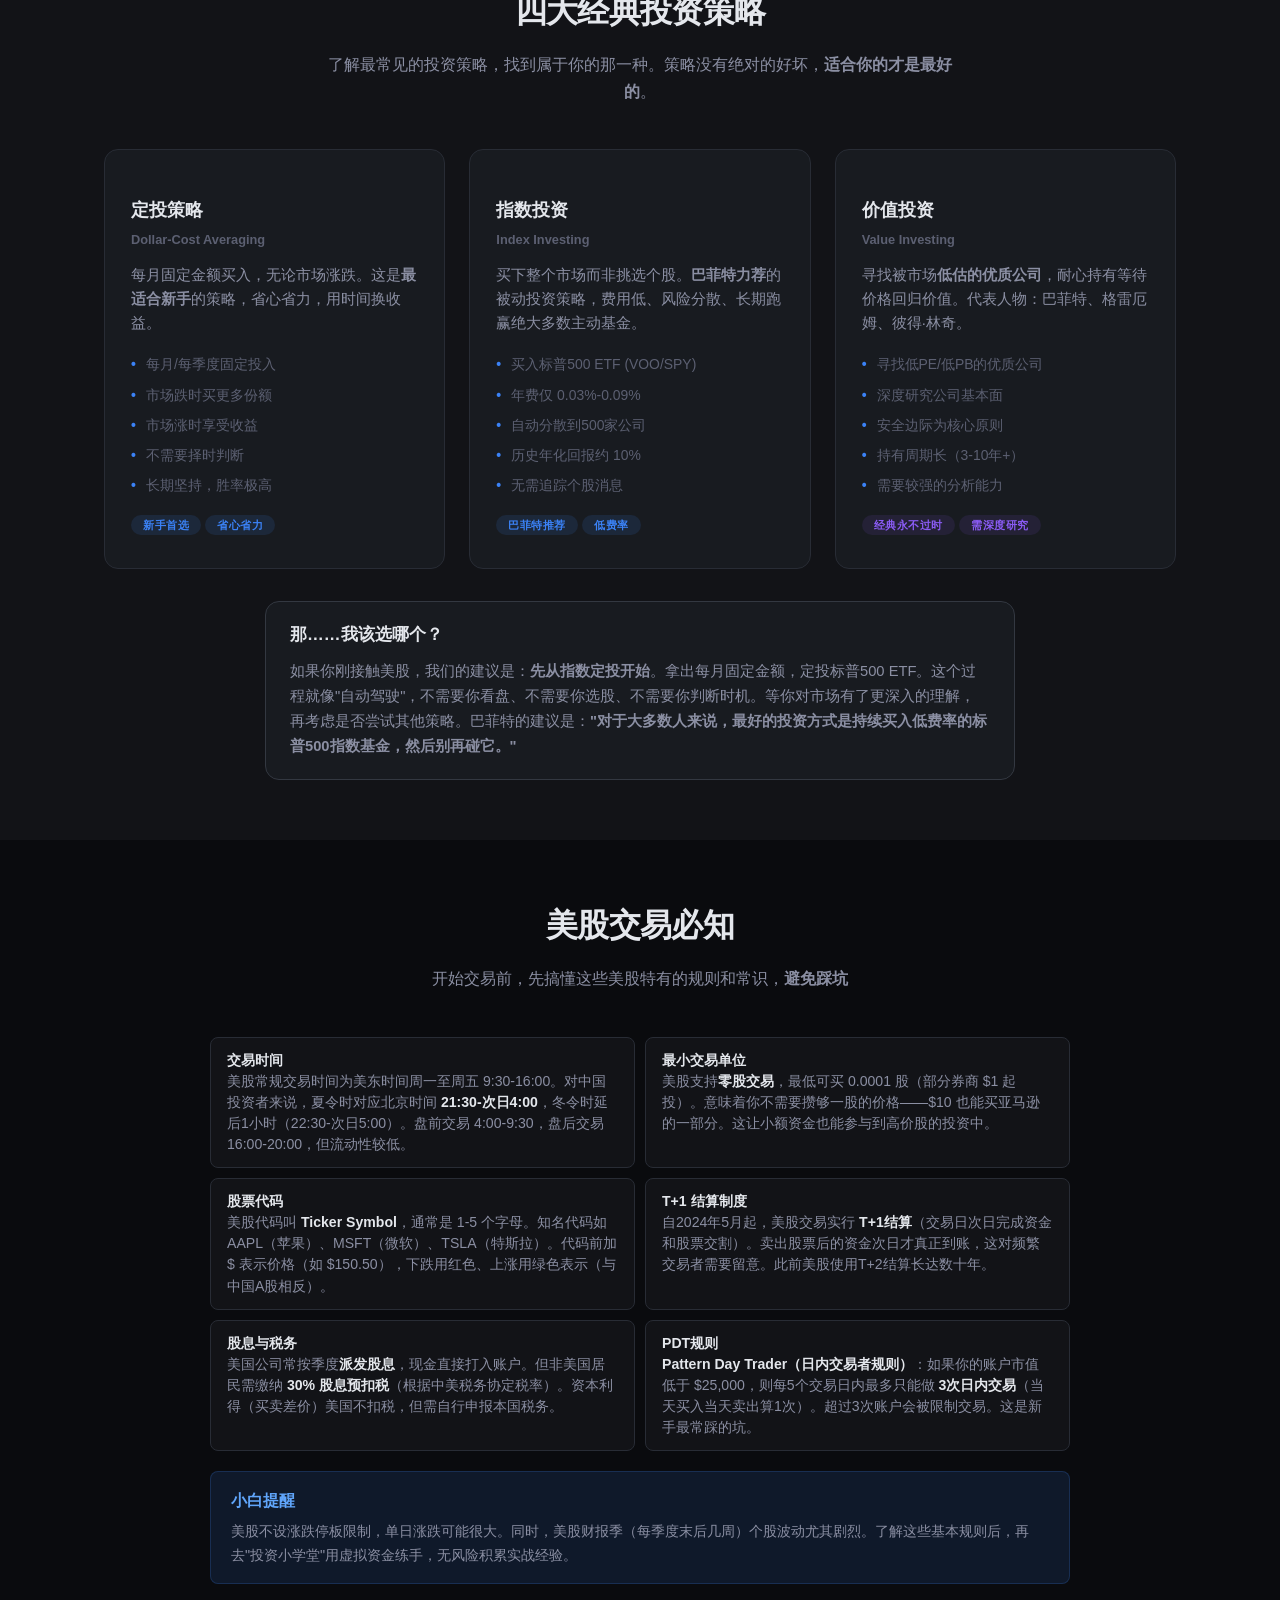
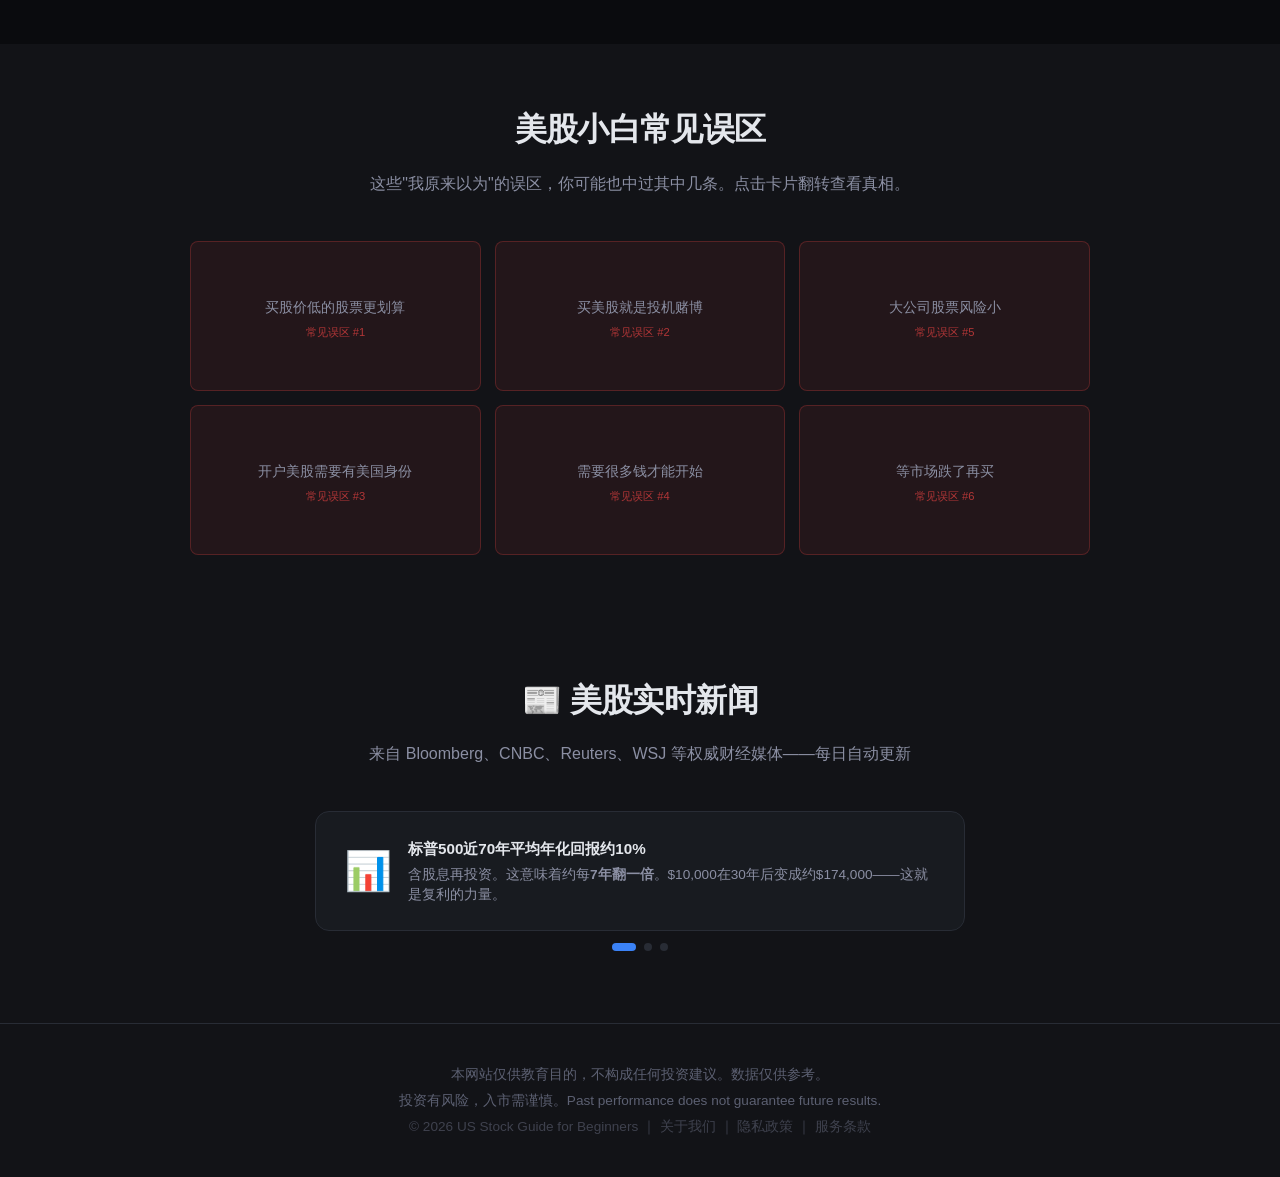
==== commit 9a2de2cc: "新增 robots.txt，补全 sitemap，添加 Google Search Console 验证标签" ====
--- a/index.html
+++ b/index.html
@@ -9,6 +9,7 @@
   <meta property="og:title" content="美国股市三大指数 — 新手入门指南">
   <meta property="og:description" content="从零开始学习美股投资，看懂K线图，掌握三大指数。">
   <meta property="og:type" content="website">
+  <meta name="google-site-verification" content="JgHGYCvbNSsVMTZk3H5U0Vl1z8DToAmQC4fjaF1znJ8" />
   <link rel="stylesheet" href="styles.css">
   <!-- Google AdSense — 替换 ca-pub-2596520613460726 为你的发布商ID -->
   <script async src="https://pagead2.googlesyndication.com/pagead/js/adsbygoogle.js?client=ca-pub-2596520613460726" crossorigin="anonymous"></script>
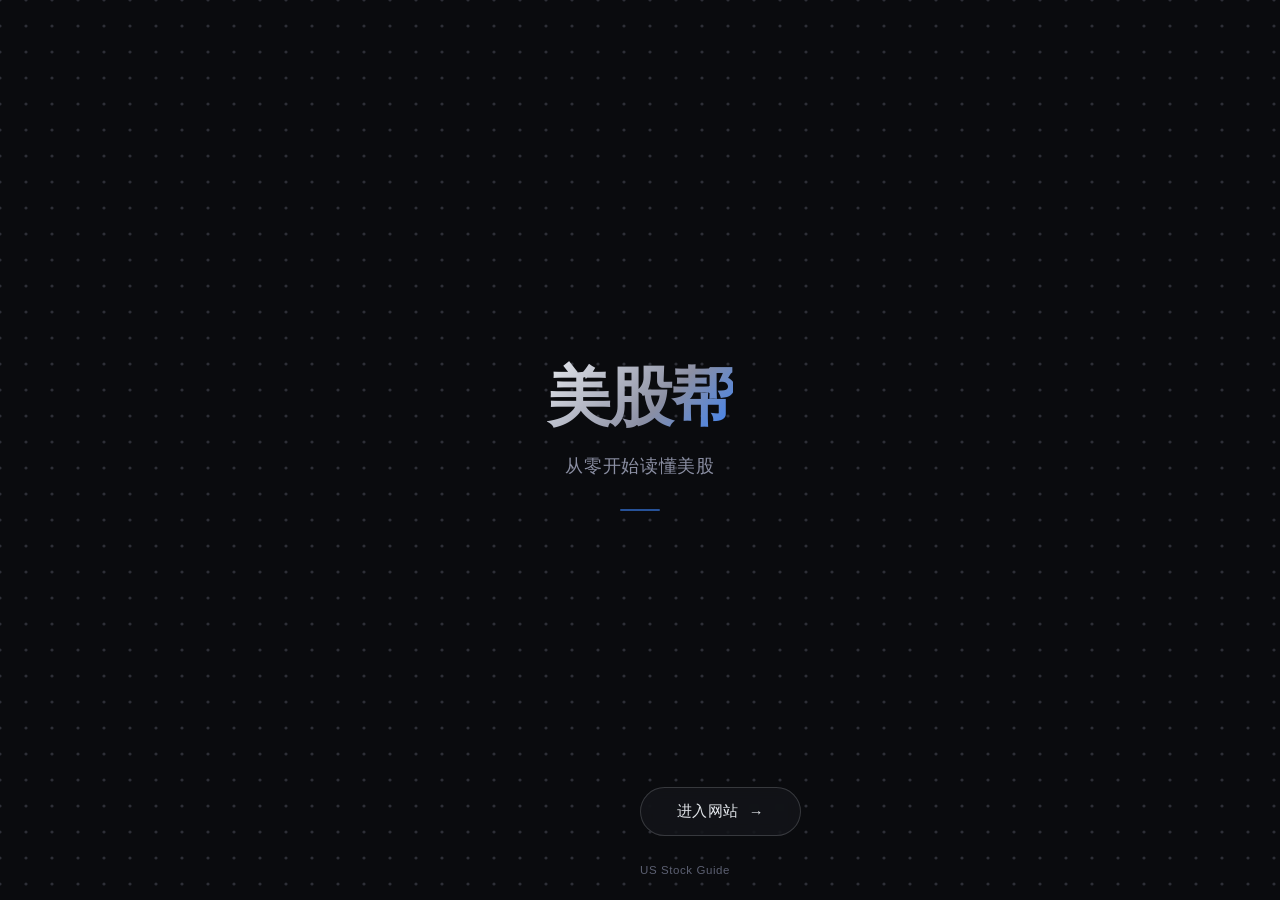
==== commit 0a1d4c50: "新增 DotField 动效启动页作为首页，原首页重命名为 home.html" ====
--- a/index.html
+++ b/index.html
@@ -3,499 +3,327 @@
 <head>
   <meta charset="UTF-8">
   <meta name="viewport" content="width=device-width, initial-scale=1.0">
-  <title>美国股市三大指数 — 新手入门指南</title>
-  <meta name="description" content="从零开始学习美股投资。纳斯达克、标普500、道琼斯三大指数详解，K线图教学，新手投资指南。免费股票入门教程。">
-  <meta name="keywords" content="美股,股票入门,纳斯达克,标普500,道琼斯,K线图,投资教程,ETF,新手投资">
-  <meta property="og:title" content="美国股市三大指数 — 新手入门指南">
-  <meta property="og:description" content="从零开始学习美股投资，看懂K线图，掌握三大指数。">
+  <title>美股帮 — 从零开始读懂美股</title>
+  <meta name="description" content="美股帮 (US Stock Guide) — 面向中文投资者的免费美股入门教育平台。从零开始学习美股投资，看懂K线图，掌握三大指数。">
+  <meta name="keywords" content="美股,股票入门,纳斯达克,标普500,道琼斯,投资教程,ETF,新手投资">
+  <meta property="og:title" content="美股帮 — 从零开始读懂美股">
+  <meta property="og:description" content="面向中文投资者的免费美股入门教育平台。">
   <meta property="og:type" content="website">
   <meta name="google-site-verification" content="JgHGYCvbNSsVMTZk3H5U0Vl1z8DToAmQC4fjaF1znJ8" />
-  <link rel="stylesheet" href="styles.css">
-  <!-- Google AdSense — 替换 ca-pub-2596520613460726 为你的发布商ID -->
+  <!-- Google AdSense -->
   <script async src="https://pagead2.googlesyndication.com/pagead/js/adsbygoogle.js?client=ca-pub-2596520613460726" crossorigin="anonymous"></script>
   <!-- PropellerAds Native Banner -->
   <script async="async" data-cfasync="false" src="https://pl29511778.effectivecpmnetwork.com/4834d9760d1434a067c4bfadfdc6c3fa/invoke.js"></script>
-  </head>
+  <style>
+    :root {
+      --bg: #0a0b0e;
+      --text: #e4e7ec;
+      --text-secondary: #8b8fa3;
+      --accent: #3b82f6;
+      --accent-dim: rgba(59,130,246,0.12);
+      --transition: 0.25s cubic-bezier(0.4,0,0.2,1);
+    }
+
+    * { margin: 0; padding: 0; box-sizing: border-box; }
+
+    body {
+      font-family: -apple-system, BlinkMacSystemFont, "SF Pro Display", "Segoe UI", "Noto Sans SC", sans-serif;
+      background: var(--bg);
+      color: var(--text);
+      height: 100vh;
+      width: 100vw;
+      overflow: hidden;
+      -webkit-font-smoothing: antialiased;
+      cursor: default;
+    }
+
+    canvas {
+      position: fixed;
+      inset: 0;
+      z-index: 0;
+    }
+
+    /* ===== 内容层 ===== */
+    .overlay {
+      position: fixed;
+      inset: 0;
+      z-index: 1;
+      display: flex;
+      flex-direction: column;
+      align-items: center;
+      justify-content: center;
+      pointer-events: none;
+    }
+
+    .brand {
+      text-align: center;
+      opacity: 0;
+      animation: fadeUp 1.2s cubic-bezier(0.4,0,0.2,1) 0.3s forwards;
+    }
+
+    @keyframes fadeUp {
+      from { opacity: 0; transform: translateY(24px); }
+      to   { opacity: 1; transform: translateY(0); }
+    }
+
+    .brand h1 {
+      font-size: clamp(2.4rem, 5vw, 4rem);
+      font-weight: 800;
+      letter-spacing: -0.03em;
+      background: linear-gradient(135deg, #e4e7ec 0%, #8b8fa3 60%, #3b82f6 100%);
+      -webkit-background-clip: text;
+      -webkit-text-fill-color: transparent;
+      background-clip: text;
+      line-height: 1.15;
+    }
+
+    .brand p {
+      margin-top: 16px;
+      font-size: clamp(0.95rem, 1.5vw, 1.15rem);
+      color: var(--text-secondary);
+      font-weight: 400;
+      letter-spacing: 0.04em;
+      line-height: 1.6;
+    }
+
+    .brand .divider {
+      display: block;
+      width: 40px;
+      height: 2px;
+      background: var(--accent);
+      margin: 28px auto;
+      border-radius: 1px;
+      opacity: 0.6;
+    }
+
+    .cta-btn {
+      position: absolute;
+      bottom: 64px;
+      left: 50%;
+      transform: translateX(-50%);
+      pointer-events: auto;
+      opacity: 0;
+      animation: fadeUp 1s cubic-bezier(0.4,0,0.2,1) 0.8s forwards;
+    }
+
+    .cta-btn a {
+      display: inline-flex;
+      align-items: center;
+      gap: 10px;
+      padding: 14px 36px;
+      border: 1px solid rgba(228,231,236,0.18);
+      border-radius: 40px;
+      color: var(--text);
+      font-size: 0.92rem;
+      font-weight: 500;
+      text-decoration: none;
+      letter-spacing: 0.03em;
+      backdrop-filter: blur(8px);
+      background: rgba(24,27,32,0.55);
+      transition: all var(--transition);
+    }
+
+    .cta-btn a:hover {
+      border-color: var(--accent);
+      background: var(--accent-dim);
+      color: #fff;
+      box-shadow: 0 0 24px rgba(59,130,246,0.15);
+    }
+
+    .cta-btn a .arrow {
+      display: inline-block;
+      transition: transform var(--transition);
+    }
+
+    .cta-btn a:hover .arrow {
+      transform: translateX(4px);
+    }
+
+    /* ===== 底部版权 ===== */
+    .footer-note {
+      position: absolute;
+      bottom: 24px;
+      left: 50%;
+      transform: translateX(-50%);
+      font-size: 0.72rem;
+      color: #5c6072;
+      letter-spacing: 0.05em;
+      opacity: 0;
+      animation: fadeUp 1s cubic-bezier(0.4,0,0.2,1) 1.0s forwards;
+    }
+  </style>
+</head>
 <body>
 
-  <!-- ===== 导航栏 ===== -->
-  <nav class="navbar" id="navbar">
-    <div class="nav-container">
-      <a href="#hero" class="nav-logo">US Stock Guide</a>
-      <ul class="nav-links">
-        <li><a href="invest.html">💰 投资小学堂</a></li>
-        <li><a href="#" id="btnBeginnerNav">📖 新手入门</a></li>
-      </ul>
-      <button class="nav-toggle" id="navToggle" aria-label="菜单">☰</button>
+  <canvas id="dotCanvas"></canvas>
+
+  <div class="overlay">
+    <div class="brand">
+      <h1>美股帮</h1>
+      <p>从零开始读懂美股</p>
+      <span class="divider"></span>
     </div>
-  </nav>
-
-  <!-- ===== 英雄区 ===== -->
-  <header class="hero" id="hero">
-    <div class="hero-content">
-      <div class="market-status closed" id="marketStatus"><span class="status-dot"></span> <span id="marketStatusText">检测中...</span></div>
-      <span class="hero-badge">📈 美股实时行情</span>
-      <h1 class="hero-title">美国股市三大指数</h1>
-      <p class="hero-subtitle">纳斯达克 · 标普500 · 道琼斯</p>
-      <p class="hero-desc">点击下方指数卡片查看<strong>K线图与详细数据</strong>，或学习三大指数的基础知识与投资指南</p>
-      <div class="hero-btns">
-        <a href="learn.html" class="hero-btn">开始了解 →</a>
-      </div>
-    </div>
-    <div class="hero-tickers" id="tickers">
-      <a href="dashboard.html?index=nasdaq" class="ticker-card" data-index="nasdaq" id="ticker-nasdaq">
-        <div class="ticker-name">纳斯达克综合指数</div>
-        <div class="ticker-value" id="nasdaqValue">--</div>
-        <div class="ticker-change" id="nasdaqChange">加载中...</div>
-        <div class="ticker-summary">
-          <span class="ticker-tag">📡 全球首个电子化交易所</span>
-          <span class="ticker-tag">💻 科技股权重 50%+</span>
-          <span class="ticker-tag">🏢 成分股 3,000+</span>
-        </div>
-        <div class="ticker-sparkline" id="sparkNasdaq"></div>
-      </a>
-      <a href="dashboard.html?index=sp500" class="ticker-card" data-index="sp500" id="ticker-sp500">
-        <div class="ticker-name">标普500</div>
-        <div class="ticker-value" id="sp500Value">--</div>
-        <div class="ticker-change" id="sp500Change">加载中...</div>
-        <div class="ticker-summary">
-          <span class="ticker-tag">🇺🇸 美国经济晴雨表</span>
-          <span class="ticker-tag">🎯 巴菲特首选推荐</span>
-          <span class="ticker-tag">🏛️ 覆盖 11 大行业</span>
-        </div>
-        <div class="ticker-sparkline" id="sparkSp500"></div>
-      </a>
-      <a href="dashboard.html?index=dowjones" class="ticker-card" data-index="dowjones" id="ticker-dowjones">
-        <div class="ticker-name">道琼斯工业平均</div>
-        <div class="ticker-value" id="dowValue">--</div>
-        <div class="ticker-change" id="dowChange">加载中...</div>
-        <div class="ticker-summary">
-          <span class="ticker-tag">🏅 百年指数（1896）</span>
-          <span class="ticker-tag">👑 30 家蓝筹巨头</span>
-          <span class="ticker-tag">⚖️ 独特的价格加权</span>
-        </div>
-        <div class="ticker-sparkline" id="sparkDow"></div>
+
+    <div class="cta-btn">
+      <a href="home.html">
+        进入网站
+        <span class="arrow">→</span>
       </a>
     </div>
-  </header>
-
-  <!-- ===== 投资性格快速测试 ===== -->
-  <section class="section" style="padding:60px 0;">
-    <div class="container">
-      <h2 class="section-title">你的投资性格是什么？</h2>
-      <p class="section-intro">3个问题，30秒，找到最适合你的美股指数</p>
-      <div class="personality-quiz" id="personalityQuiz">
-        <div class="pq-question">
-          <span class="pq-label">1. 看到账户跌了多少你会睡不着觉？</span>
-          <div class="pq-opts" data-pq="risk">
-            <span class="pq-opt" data-val="high">📉 跌30%也不慌</span>
-            <span class="pq-opt" data-val="mid">😐 跌15%还行</span>
-            <span class="pq-opt" data-val="low">😰 跌5%就难受</span>
-          </div>
-        </div>
-        <div class="pq-question">
-          <span class="pq-label">2. 这笔钱你打算投多久？</span>
-          <div class="pq-opts" data-pq="horizon">
-            <span class="pq-opt" data-val="long">📅 10年以上</span>
-            <span class="pq-opt" data-val="mid">📅 3-10年</span>
-            <span class="pq-opt" data-val="short">📅 不到3年</span>
-          </div>
-        </div>
-        <div class="pq-question">
-          <span class="pq-label">3. 你对科技行业的看法？</span>
-          <div class="pq-opts" data-pq="tech">
-            <span class="pq-opt" data-val="bullish">🚀 AI和科技改变世界</span>
-            <span class="pq-opt" data-val="neutral">🤷 没有特别的看法</span>
-            <span class="pq-opt" data-val="bearish">🏭 更喜欢传统稳健行业</span>
-          </div>
-        </div>
-        <div class="pq-result" id="pqResult">
-          <div class="pq-result-type" id="pqResultType"></div>
-          <div class="pq-result-desc" id="pqResultDesc"></div>
-          <div class="pq-result-etf" id="pqResultETF"></div>
-          <button class="pq-reset" id="pqReset">↻ 重新测试</button>
-        </div>
-      </div>
-    </div>
-  </section>
-
-  <!-- PropellerAds Native Banner Ad -->
-  <div id="container-4834d9760d1434a067c4bfadfdc6c3fa" style="max-width:1120px;margin:24px auto;padding:0 24px;"></div>
-
-  <!-- ===== 三大指数快速导航 ===== -->
-  <section class="section section-quicknav">
-    <div class="container">
-      <h2 class="section-title">三大指数快速导航</h2>
-      <p class="section-intro">点开任意指数，了解它是什么、为什么重要，以及如何用它开启你的投资之旅</p>
-      <div class="cards-row" id="quickNavRow">
-        <a href="nasdaq.html" class="info-card card-nasdaq">
-          <div class="card-icon">📊</div>
-          <h3>纳斯达克综合指数</h3>
-          <p class="card-one-liner">科技股的大本营 — 拥有苹果、微软、英伟达，堪称<strong>"科技铁三角"</strong></p>
-          <div class="card-badges">
-            <span class="badge badge-tech">高成长高波动</span>
-            <span class="badge badge-tech">适合冒险型</span>
-          </div>
-          <ul>
-            <li>📅 1971 → 2026 (55年历史)</li>
-            <li>🧩 包含全部纳斯达克上市公司</li>
-            <li>📈 近10年年化回报 ≈ 15%+</li>
-            <li>🔥 科技 + 生物科技 + 成长股</li>
-            <li>🎯 适合看好科技未来的你</li>
-          </ul>
-          <span class="card-hint">查看详情 →</span>
-        </a>
-        <a href="sp500.html" class="info-card card-sp500">
-          <div class="card-icon">🏛️</div>
-          <h3>标普500指数</h3>
-          <p class="card-one-liner">全球最受关注的指数 — 基金经理的<strong>"及格线"</strong>，跑不赢它不如买ETF</p>
-          <div class="card-badges">
-            <span class="badge badge-benchmark">业界黄金标准</span>
-            <span class="badge badge-benchmark">新手首选</span>
-          </div>
-          <ul>
-            <li>📅 1957 → 2026 (69年历史)</li>
-            <li>🧩 500家精英公司</li>
-            <li>📈 近10年年化回报 ≈ 10-13%</li>
-            <li>🌐 覆盖美股总市值 80%</li>
-            <li>🎯 最适合定投的指数</li>
-          </ul>
-          <span class="card-hint">查看详情 →</span>
-        </a>
-        <a href="dowjones.html" class="info-card card-dow">
-          <div class="card-icon">🏭</div>
-          <h3>道琼斯工业平均指数</h3>
-          <p class="card-one-liner">最古老的指数 — 新闻里的<strong>"美股涨了多少点"</strong>说的就是它</p>
-          <div class="card-badges">
-            <span class="badge badge-old">百年老字号</span>
-            <span class="badge badge-old">蓝筹风向标</span>
-          </div>
-          <ul>
-            <li>📅 1896 → 2026 (130年历史)</li>
-            <li>🧩 仅30家行业龙头</li>
-            <li>📈 波动较小（蓝筹股更稳）</li>
-            <li>⚖️ 价格加权（独一无二）</li>
-            <li>🎯 适合求稳的保守型投资者</li>
-          </ul>
-          <span class="card-hint">查看详情 →</span>
-        </a>
-      </div>
-    </div>
-  </section>
-
-  <!-- ===== 新手快速入门引导 ===== -->
-  <section class="section" id="beginnerCta">
-    <div class="container">
-      <h2 class="section-title">🚀 美股投资第一步</h2>
-      <p class="section-intro">不用害怕，美股比你想象中容易。跟着这三步，你也能开始</p>
-      <div class="quick-steps">
-        <div class="qstep">
-          <div class="qstep-icon">1️⃣</div>
-          <div class="qstep-body">
-            <h3>选一个券商开户</h3>
-            <p>盈透证券、富途moomoo、老虎证券、嘉信理财等，在线几分钟就搞定。大部分支持中文和银联入金。</p>
-          </div>
-        </div>
-        <div class="qstep">
-          <div class="qstep-icon">2️⃣</div>
-          <div class="qstep-body">
-            <h3>买ETF，不买个股</h3>
-            <p>新手最安全的做法：直接买<strong>标普500 ETF（VOO/SPY）</strong>，一次买下500家公司，分散风险。最低 $1 即可开始。</p>
-          </div>
-        </div>
-        <div class="qstep">
-          <div class="qstep-icon">3️⃣</div>
-          <div class="qstep-body">
-            <h3>定投，别想一夜暴富</h3>
-            <p>每月固定投入几百美元，无论涨跌。长期坚持（10年以上），历史年化回报约 7-10%。<strong>时间是你最好的朋友。</strong></p>
-          </div>
-        </div>
-      </div>
-      <div class="beginner-cta-btn">
-        <a href="#" class="hero-btn" id="btnBeginnerCta">查看更多新手教程 →</a>
-      </div>
-    </div>
-  </section>
-
-  <!-- ===== 四大投资策略 ===== -->
-  <section class="section section-alt" style="padding:60px 0;">
-    <div class="container">
-      <h2 class="section-title"> 四大经典投资策略</h2>
-      <p class="section-intro">了解最常见的投资策略，找到属于你的那一种。策略没有绝对的好坏，<strong>适合你的才是最好的</strong>。</p>
-      <div class="cards-row" style="margin-bottom:32px;">
-        <div class="info-card">
-          <div class="card-icon"></div>
-          <h3>定投策略<br><small style="color:var(--text-muted);font-size:0.8rem;">Dollar-Cost Averaging</small></h3>
-          <p>每月固定金额买入，无论市场涨跌。这是<strong>最适合新手</strong>的策略，省心省力，用时间换收益。</p>
-          <ul>
-            <li>每月/每季度固定投入</li>
-            <li>市场跌时买更多份额</li>
-            <li>市场涨时享受收益</li>
-            <li>不需要择时判断</li>
-            <li>长期坚持，胜率极高</li>
-          </ul>
-          <div class="card-badges" style="margin-top:10px;">
-            <span class="badge badge-benchmark">新手首选</span>
-            <span class="badge badge-benchmark">省心省力</span>
-          </div>
-        </div>
-        <div class="info-card">
-          <div class="card-icon"></div>
-          <h3>指数投资<br><small style="color:var(--text-muted);font-size:0.8rem;">Index Investing</small></h3>
-          <p>买下整个市场而非挑选个股。<strong>巴菲特力荐</strong>的被动投资策略，费用低、风险分散、长期跑赢绝大多数主动基金。</p>
-          <ul>
-            <li>买入标普500 ETF (VOO/SPY)</li>
-            <li>年费仅 0.03%-0.09%</li>
-            <li>自动分散到500家公司</li>
-            <li>历史年化回报约 10%</li>
-            <li>无需追踪个股消息</li>
-          </ul>
-          <div class="card-badges" style="margin-top:10px;">
-            <span class="badge badge-benchmark">巴菲特推荐</span>
-            <span class="badge badge-benchmark">低费率</span>
-          </div>
-        </div>
-        <div class="info-card">
-          <div class="card-icon"></div>
-          <h3>价值投资<br><small style="color:var(--text-muted);font-size:0.8rem;">Value Investing</small></h3>
-          <p>寻找被市场<strong>低估的优质公司</strong>，耐心持有等待价格回归价值。代表人物：巴菲特、格雷厄姆、彼得·林奇。</p>
-          <ul>
-            <li>寻找低PE/低PB的优质公司</li>
-            <li>深度研究公司基本面</li>
-            <li>安全边际为核心原则</li>
-            <li>持有周期长（3-10年+）</li>
-            <li>需要较强的分析能力</li>
-          </ul>
-          <div class="card-badges" style="margin-top:10px;">
-            <span class="badge badge-old">经典永不过时</span>
-            <span class="badge badge-old">需深度研究</span>
-          </div>
-        </div>
-      </div>
-      <div style="max-width:750px;margin:0 auto;">
-        <div class="summary-box">
-          <h3> 那……我该选哪个？</h3>
-          <p>如果你刚接触美股，我们的建议是：<strong>先从指数定投开始</strong>。拿出每月固定金额，定投标普500 ETF。这个过程就像"自动驾驶"，不需要你看盘、不需要你选股、不需要你判断时机。等你对市场有了更深入的理解，再考虑是否尝试其他策略。巴菲特的建议是：<strong>"对于大多数人来说，最好的投资方式是持续买入低费率的标普500指数基金，然后别再碰它。"</strong></p>
-        </div>
-      </div>
-    </div>
-  </section>
-
-  <!-- ===== 美股交易必知 ===== -->
-  <section class="section" style="padding:60px 0;">
-    <div class="container">
-      <h2 class="section-title"> 美股交易必知</h2>
-      <p class="section-intro">开始交易前，先搞懂这些美股特有的规则和常识，<strong>避免踩坑</strong></p>
-      <div class="key-points" style="max-width:860px;margin:0 auto 20px;">
-        <div class="key-point">
-          <strong> 交易时间</strong><br>
-          美股常规交易时间为美东时间周一至周五 9:30-16:00。对中国投资者来说，夏令时对应北京时间 <strong>21:30-次日4:00</strong>，冬令时延后1小时（22:30-次日5:00）。盘前交易 4:00-9:30，盘后交易 16:00-20:00，但流动性较低。
-        </div>
-        <div class="key-point">
-          <strong> 最小交易单位</strong><br>
-          美股支持<strong>零股交易</strong>，最低可买 0.0001 股（部分券商 $1 起投）。意味着你不需要攒够一股的价格——$10 也能买亚马逊的一部分。这让小额资金也能参与到高价股的投资中。
-        </div>
-        <div class="key-point">
-          <strong> 股票代码</strong><br>
-          美股代码叫 <strong>Ticker Symbol</strong>，通常是 1-5 个字母。知名代码如 AAPL（苹果）、MSFT（微软）、TSLA（特斯拉）。代码前加 $ 表示价格（如 $150.50），下跌用红色、上涨用绿色表示（与中国A股相反）。
-        </div>
-        <div class="key-point">
-          <strong> T+1 结算制度</strong><br>
-          自2024年5月起，美股交易实行 <strong>T+1结算</strong>（交易日次日完成资金和股票交割）。卖出股票后的资金次日才真正到账，这对频繁交易者需要留意。此前美股使用T+2结算长达数十年。
-        </div>
-        <div class="key-point">
-          <strong> 股息与税务</strong><br>
-          美国公司常按季度<strong>派发股息</strong>，现金直接打入账户。但非美国居民需缴纳 <strong>30% 股息预扣税</strong>（根据中美税务协定税率）。资本利得（买卖差价）美国不扣税，但需自行申报本国税务。
-        </div>
-        <div class="key-point">
-          <strong> PDT规则</strong><br>
-          <strong>Pattern Day Trader（日内交易者规则）</strong>：如果你的账户市值低于 $25,000，则每5个交易日内最多只能做 <strong>3次日内交易</strong>（当天买入当天卖出算1次）。超过3次账户会被限制交易。这是新手最常踩的坑。
-        </div>
-      </div>
-      <div class="deep-box" style="max-width:860px;margin:0 auto;">
-        <strong> 小白提醒</strong>
-        <p>美股不设涨跌停板限制，单日涨跌可能很大。同时，美股财报季（每季度末后几周）个股波动尤其剧烈。了解这些基本规则后，再去"投资小学堂"用虚拟资金练手，无风险积累实战经验。</p>
-      </div>
-    </div>
-  </section>
-
-  <!-- ===== 常见误区澄清 ===== -->
-  <section class="section section-alt" style="padding:60px 0;">
-    <div class="container">
-      <h2 class="section-title"> 美股小白常见误区</h2>
-      <p class="section-intro">这些"我原来以为"的误区，你可能也中过其中几条。点击卡片翻转查看真相。</p>
-      <div class="myth-buster-grid">
-        <div class="myth-buster-col">
-          <div class="myth-buster-card" onclick="this.classList.toggle('flipped')">
-            <div class="myth-buster-inner">
-              <div class="myth-front">
-                <span class="myth-icon"></span>
-                买股价低的股票更划算
-                <span class="myth-tag">常见误区 #1</span>
-              </div>
-              <div class="myth-back">
-                <span class="myth-icon"></span>
-                <strong>股价高低不等于贵贱</strong><br>$5的股票可以是极度高估，$500的股票可以非常便宜。关键看市盈率、企业价值和增长前景。
-              </div>
-            </div>
-          </div>
-          <div class="myth-buster-card" onclick="this.classList.toggle('flipped')">
-            <div class="myth-buster-inner">
-              <div class="myth-front">
-                <span class="myth-icon"></span>
-                开户美股需要有美国身份
-                <span class="myth-tag">常见误区 #3</span>
-              </div>
-              <div class="myth-back">
-                <span class="myth-icon"></span>
-                <strong>完全不需要</strong><br>中国大陆居民持身份证和护照就可以开立美股账户。富途moomoo、盈透证券等都支持中文开户和银联入金。
-              </div>
-            </div>
-          </div>
-        </div>
-        <div class="myth-buster-col">
-          <div class="myth-buster-card" onclick="this.classList.toggle('flipped')">
-            <div class="myth-buster-inner">
-              <div class="myth-front">
-                <span class="myth-icon"></span>
-                买美股就是投机赌博
-                <span class="myth-tag">常见误区 #2</span>
-              </div>
-              <div class="myth-back">
-                <span class="myth-icon"></span>
-                <strong>长期投资 投机</strong><br>买入并持有标普500ETF 30年，历史年化约10%——这不是赌博，是分享全球最强企业长期增长的科学方式。
-              </div>
-            </div>
-          </div>
-          <div class="myth-buster-card" onclick="this.classList.toggle('flipped')">
-            <div class="myth-buster-inner">
-              <div class="myth-front">
-                <span class="myth-icon"></span>
-                需要很多钱才能开始
-                <span class="myth-tag">常见误区 #4</span>
-              </div>
-              <div class="myth-back">
-                <span class="myth-icon"></span>
-                <strong>$1 就能开始</strong><br>绝大多数美股券商支持零股交易（Fractional Shares）。哪怕只有$10/月，也能买入标普500的一部分，开启投资之路。
-              </div>
-            </div>
-          </div>
-        </div>
-        <div class="myth-buster-col">
-          <div class="myth-buster-card" onclick="this.classList.toggle('flipped')">
-            <div class="myth-buster-inner">
-              <div class="myth-front">
-                <span class="myth-icon"></span>
-                大公司股票风险小
-                <span class="myth-tag">常见误区 #5</span>
-              </div>
-              <div class="myth-back">
-                <span class="myth-icon"></span>
-                <strong>大公司也会暴跌</strong><br>英特尔、通用电气曾是全球最牛的股票，现在呢？没有哪家公司"大到不能跌"。分散投资才是控制风险的正确姿势。
-              </div>
-            </div>
-          </div>
-          <div class="myth-buster-card" onclick="this.classList.toggle('flipped')">
-            <div class="myth-buster-inner">
-              <div class="myth-front">
-                <span class="myth-icon"></span>
-                等市场跌了再买
-                <span class="myth-tag">常见误区 #6</span>
-              </div>
-              <div class="myth-back">
-                <span class="myth-icon"></span>
-                <strong>择时是投资中最难的事</strong><br>没人能精准预测市场底部。定投策略恰好解决了这个问题：不问时机，按时买入，用时间平滑波动。
-              </div>
-            </div>
-          </div>
-        </div>
-      </div>
-    </div>
-  </section>
-
-  <!-- ===== 美股实时新闻 ===== -->
-  <section class="section section-alt" style="padding:60px 0;">
-    <div class="container">
-      <h2 class="section-title">📰 美股实时新闻</h2>
-      <p class="section-intro">来自 Bloomberg、CNBC、Reuters、WSJ 等权威财经媒体——每日自动更新</p>
-
-      <!-- 加载状态 -->
-      <div id="newsLoading" style="text-align:center;padding:40px;">
-        <div class="news-spinner"></div>
-        <p style="color:var(--text-muted);margin-top:16px;font-size:0.9rem;">正在获取最新美股新闻...</p>
-      </div>
-
-      <!-- 新闻列表 -->
-      <div class="news-grid" id="newsGrid" style="display:none;"></div>
-
-      <!-- API 错误回退：显示原有 facts -->
-      <div id="newsFallback" style="display:none;">
-        <div class="fact-rotator" id="factRotator">
-          <div class="fact-card active" data-fact="0">
-            <span class="fact-icon">📊</span>
-            <div class="fact-text">
-              <h4>标普500近70年平均年化回报约10%</h4>
-              <p>含股息再投资。这意味着约每<strong>7年翻一倍</strong>。$10,000在30年后变成约$174,000——这就是复利的力量。</p>
-            </div>
-          </div>
-          <div class="fact-card" data-fact="1">
-            <span class="fact-icon">🏛️</span>
-            <div class="fact-text">
-              <h4>道琼斯指数130年前只有12只股票</h4>
-              <p>1896年查尔斯·道创立时，最初12家公司全是工业股，如今已扩展到30家。唯一始终在指数中的公司？答案是没有。</p>
-            </div>
-          </div>
-          <div class="fact-card" data-fact="2">
-            <span class="fact-icon">💻</span>
-            <div class="fact-text">
-              <h4>纳斯达克7大科技巨头占指数权重超40%</h4>
-              <p>苹果、微软、英伟达、亚马逊、谷歌、Meta、特斯拉——这7家公司的市值加起来比整个欧洲股市还大。</p>
-            </div>
-          </div>
-        </div>
-        <div class="fact-dots" id="factDots">
-          <span class="fact-dot active" data-dot="0"></span>
-          <span class="fact-dot" data-dot="1"></span>
-          <span class="fact-dot" data-dot="2"></span>
-        </div>
-      </div>
-
-      <p style="text-align:center;margin-top:12px;font-size:0.75rem;color:var(--text-muted);" id="newsUpdateTime"></p>
-    </div>
-  </section>
-
-  <!-- ===== 页脚 ===== -->
-  <footer class="footer">
-    <div class="container">
-      <p>本网站仅供教育目的，不构成任何投资建议。数据仅供参考。</p>
-      <p>投资有风险，入市需谨慎。Past performance does not guarantee future results.</p>
-      <p class="footer-copy">&copy; 2026 US Stock Guide for Beginners ｜ <a href="about.html" style="color:var(--text-muted)">关于我们</a> ｜ <a href="privacy.html" style="color:var(--text-muted)">隐私政策</a> ｜ <a href="terms.html" style="color:var(--text-muted)">服务条款</a></p>
-    </div>
-  </footer>
-
-  <!-- ==================== 新手入门选择弹窗 ==================== -->
-  <div class="modal-overlay" id="modalBeginner" style="display:none;">
-    <div class="modal-container">
-      <button class="modal-close" id="btnCloseModal">✕</button>
-      <h2 class="modal-title">📚 请选择你的投资水平</h2>
-      <p class="modal-desc">我们会根据你的情况为你推荐最合适的学习内容</p>
-      <div class="modal-options">
-        <div class="modal-option-card" data-option="beginner">
-          <div class="modal-option-icon">🌱</div>
-          <h3>我是完全投资小白</h3>
-          <p>从零开始入门，学习最基础的股票知识</p>
-          <span class="modal-option-badge">推荐</span>
-        </div>
-        <div class="modal-option-card" data-option="experienced">
-          <div class="modal-option-icon">📖</div>
-          <h3>我不是完全小白</h3>
-          <p>已有一定基础，直接进入新手教程</p>
-        </div>
-      </div>
-    </div>
+
+    <div class="footer-note">US Stock Guide</div>
   </div>
 
-  <script src="script.js"></script>
-  <script src="cookie-banner.js"></script>
+  <script>
+    (function() {
+      var canvas = document.getElementById('dotCanvas');
+      var ctx = canvas.getContext('2d');
+
+      /* ==================== 参数 ==================== */
+      var SPACING   = 26;        // 网格间距
+      var DOT_R     = 1.6;       // 静止点半径
+      var DOT_R_MAX = 4.8;       // 激活最大半径
+      var MOUSE_R   = 140;       // 鼠标影响半径
+      var DAMPING   = 0.06;      // 位移衰减速度
+      var MOTION_F  = 0.35;      // 鼠标吸引力强度
+      var ACCENT    = '#3b82f6';
+      var ACCENT_DIM = 'rgba(59,130,246,0.16)';
+
+      /* ==================== 状态 ==================== */
+      var mouse = { x: -9999, y: -9999 };
+      var cols = 0, rows = 0;
+      var dots = [];
+
+      /* ==================== 缓动函数 ==================== */
+      function easeOutCubic(t) { return 1 - Math.pow(1 - t, 3); }
+      function easeOutExpo(t) { return t === 1 ? 1 : 1 - Math.pow(2, -10 * t); }
+
+      /* ==================== 初始化 ==================== */
+      function resize() {
+        canvas.width  = window.innerWidth;
+        canvas.height = window.innerHeight;
+        cols = Math.ceil(canvas.width  / SPACING) + 1;
+        rows = Math.ceil(canvas.height / SPACING) + 1;
+        dots = [];
+        for (var r = 0; r < rows; r++) {
+          for (var c = 0; c < cols; c++) {
+            dots.push({
+              bx: c * SPACING,        // 基准 x
+              by: r * SPACING,        // 基准 y
+              ox: 0,                  // 偏移 x
+              oy: 0,                  // 偏移 y
+              radius: DOT_R,
+              targetRadius: DOT_R
+            });
+          }
+        }
+      }
+
+      /* ==================== 鼠标追踪 ==================== */
+      var rafPending = false;
+      window.addEventListener('mousemove', function(e) {
+        mouse.x = e.clientX;
+        mouse.y = e.clientY;
+        if (!rafPending) {
+          rafPending = true;
+          requestAnimationFrame(function() { rafPending = false; });
+        }
+      });
+
+      window.addEventListener('mouseleave', function() {
+        mouse.x = -9999;
+        mouse.y = -9999;
+      });
+
+      /* ==================== 触摸支持 ==================== */
+      window.addEventListener('touchmove', function(e) {
+        mouse.x = e.touches[0].clientX;
+        mouse.y = e.touches[0].clientY;
+        if (!rafPending) {
+          rafPending = true;
+          requestAnimationFrame(function() { rafPending = false; });
+        }
+      }, { passive: true });
+
+      window.addEventListener('touchend', function() {
+        mouse.x = -9999;
+        mouse.y = -9999;
+      });
+
+      /* ==================== 动画循环 ==================== */
+      function tick() {
+        var mx = mouse.x;
+        var my = mouse.y;
+        var mr = MOUSE_R;
+
+        for (var i = 0; i < dots.length; i++) {
+          var d = dots[i];
+
+          // 计算到鼠标的距离
+          var dx = mx - d.bx;
+          var dy = my - d.by;
+          var dist = Math.sqrt(dx * dx + dy * dy);
+
+          if (dist < mr) {
+            // 在影响范围内：计算力度（越近越强）
+            var t = 1 - dist / mr;
+            var force = easeOutExpo(t);
+            var angle = Math.atan2(dy, dx);
+
+            // 目标偏移：点向鼠标方向轻微位移
+            d.ox += (Math.cos(angle) * force * MOTION_F * 14 - d.ox) * 0.28;
+            d.oy += (Math.sin(angle) * force * MOTION_F * 14 - d.oy) * 0.28;
+
+            // 目标半径：随力度增大
+            d.targetRadius = DOT_R + (DOT_R_MAX - DOT_R) * force;
+          } else {
+            // 范围外：回弹
+            d.ox += (0 - d.ox) * DAMPING;
+            d.oy += (0 - d.oy) * DAMPING;
+            d.targetRadius += (DOT_R - d.targetRadius) * 0.12;
+          }
+
+          // 半径平滑过渡
+          d.radius += (d.targetRadius - d.radius) * 0.18;
+        }
+
+        draw();
+        requestAnimationFrame(tick);
+      }
+
+      /* ==================== 绘制 ==================== */
+      function draw() {
+        ctx.clearRect(0, 0, canvas.width, canvas.height);
+
+        for (var i = 0; i < dots.length; i++) {
+          var d = dots[i];
+          var x = d.bx + d.ox;
+          var y = d.by + d.oy;
+          var r = d.radius;
+
+          // 跳过屏幕外的点
+          if (x < -SPACING || x > canvas.width  + SPACING ||
+              y < -SPACING || y > canvas.height + SPACING) continue;
+
+          // 颜色：根据激活程度在灰色和蓝色之间插值
+          var t = (r - DOT_R) / (DOT_R_MAX - DOT_R + 0.01);
+          t = Math.min(Math.max(t, 0), 1);
+
+          ctx.beginPath();
+          ctx.arc(x, y, r, 0, Math.PI * 2);
+          ctx.fillStyle = t > 0.05
+            ? 'rgba(59,130,246,' + (0.18 + t * 0.62).toFixed(2) + ')'
+            : 'rgba(139,143,163,0.28)';
+          ctx.fill();
+        }
+      }
+
+      /* ==================== 启动 ==================== */
+      resize();
+      tick();
+      window.addEventListener('resize', resize);
+    })();
+  </script>
+
 </body>
 </html>
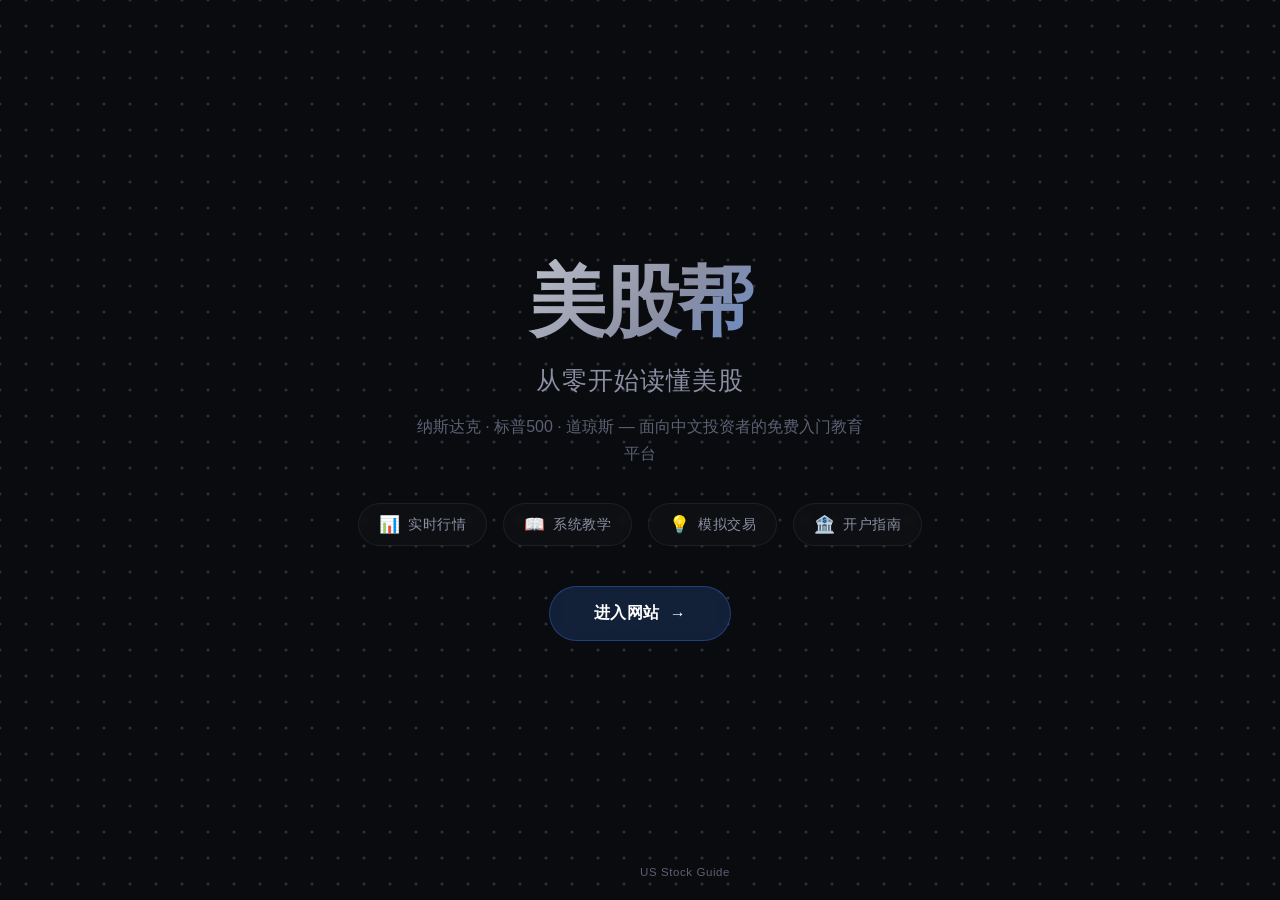
==== commit ac36ccc4: "优化首页：增大标题字体，新增特性标签，按钮紧贴内容下方" ====
--- a/index.html
+++ b/index.html
@@ -67,67 +67,95 @@
     }
 
     .brand h1 {
-      font-size: clamp(2.4rem, 5vw, 4rem);
+      font-size: clamp(3.6rem, 6vw, 5.6rem);
       font-weight: 800;
-      letter-spacing: -0.03em;
-      background: linear-gradient(135deg, #e4e7ec 0%, #8b8fa3 60%, #3b82f6 100%);
+      letter-spacing: -0.04em;
+      background: linear-gradient(135deg, #e4e7ec 0%, #8b8fa3 55%, #3b82f6 100%);
       -webkit-background-clip: text;
       -webkit-text-fill-color: transparent;
       background-clip: text;
-      line-height: 1.15;
-    }
-
-    .brand p {
-      margin-top: 16px;
-      font-size: clamp(0.95rem, 1.5vw, 1.15rem);
+      line-height: 1.1;
+    }
+
+    .brand .tagline {
+      margin-top: 18px;
+      font-size: clamp(1.2rem, 2vw, 1.55rem);
       color: var(--text-secondary);
       font-weight: 400;
       letter-spacing: 0.04em;
       line-height: 1.6;
     }
 
-    .brand .divider {
-      display: block;
-      width: 40px;
-      height: 2px;
-      background: var(--accent);
-      margin: 28px auto;
-      border-radius: 1px;
-      opacity: 0.6;
-    }
-
+    .brand .desc {
+      margin-top: 12px;
+      font-size: clamp(0.88rem, 1.3vw, 1rem);
+      color: #5c6072;
+      line-height: 1.7;
+      max-width: 460px;
+      margin-left: auto;
+      margin-right: auto;
+    }
+
+    /* ===== 特性标签 ===== */
+    .features {
+      display: flex;
+      gap: 16px;
+      justify-content: center;
+      flex-wrap: wrap;
+      margin-top: 36px;
+      opacity: 0;
+      animation: fadeUp 1s cubic-bezier(0.4,0,0.2,1) 0.5s forwards;
+    }
+
+    .feature {
+      display: flex;
+      align-items: center;
+      gap: 8px;
+      padding: 10px 20px;
+      border: 1px solid rgba(139,143,163,0.13);
+      border-radius: 24px;
+      font-size: 0.85rem;
+      color: var(--text-secondary);
+      background: rgba(24,27,32,0.3);
+      backdrop-filter: blur(4px);
+      letter-spacing: 0.03em;
+      transition: all var(--transition);
+    }
+
+    .feature .fi {
+      font-size: 1.05rem;
+    }
+
+    /* ===== 按钮 ===== */
     .cta-btn {
-      position: absolute;
-      bottom: 64px;
-      left: 50%;
-      transform: translateX(-50%);
+      margin-top: 40px;
       pointer-events: auto;
       opacity: 0;
-      animation: fadeUp 1s cubic-bezier(0.4,0,0.2,1) 0.8s forwards;
+      animation: fadeUp 0.9s cubic-bezier(0.4,0,0.2,1) 0.7s forwards;
     }
 
     .cta-btn a {
       display: inline-flex;
       align-items: center;
       gap: 10px;
-      padding: 14px 36px;
-      border: 1px solid rgba(228,231,236,0.18);
+      padding: 16px 44px;
+      border: 1px solid rgba(59,130,246,0.35);
       border-radius: 40px;
-      color: var(--text);
-      font-size: 0.92rem;
-      font-weight: 500;
+      color: #fff;
+      font-size: 1rem;
+      font-weight: 600;
       text-decoration: none;
       letter-spacing: 0.03em;
+      background: rgba(59,130,246,0.18);
       backdrop-filter: blur(8px);
-      background: rgba(24,27,32,0.55);
       transition: all var(--transition);
     }
 
     .cta-btn a:hover {
+      background: rgba(59,130,246,0.32);
       border-color: var(--accent);
-      background: var(--accent-dim);
-      color: #fff;
-      box-shadow: 0 0 24px rgba(59,130,246,0.15);
+      box-shadow: 0 0 28px rgba(59,130,246,0.25);
+      transform: scale(1.04);
     }
 
     .cta-btn a .arrow {
@@ -136,20 +164,20 @@
     }
 
     .cta-btn a:hover .arrow {
-      transform: translateX(4px);
-    }
-
-    /* ===== 底部版权 ===== */
+      transform: translateX(5px);
+    }
+
+    /* ===== 底部 ===== */
     .footer-note {
       position: absolute;
-      bottom: 24px;
+      bottom: 22px;
       left: 50%;
       transform: translateX(-50%);
       font-size: 0.72rem;
       color: #5c6072;
       letter-spacing: 0.05em;
       opacity: 0;
-      animation: fadeUp 1s cubic-bezier(0.4,0,0.2,1) 1.0s forwards;
+      animation: fadeUp 1s cubic-bezier(0.4,0,0.2,1) 1.1s forwards;
     }
   </style>
 </head>
@@ -160,8 +188,14 @@
   <div class="overlay">
     <div class="brand">
       <h1>美股帮</h1>
-      <p>从零开始读懂美股</p>
-      <span class="divider"></span>
+      <p class="tagline">从零开始读懂美股</p>
+      <p class="desc">纳斯达克 · 标普500 · 道琼斯 — 面向中文投资者的免费入门教育平台</p>
+      <div class="features">
+        <span class="feature"><span class="fi">📊</span> 实时行情</span>
+        <span class="feature"><span class="fi">📖</span> 系统教学</span>
+        <span class="feature"><span class="fi">💡</span> 模拟交易</span>
+        <span class="feature"><span class="fi">🏦</span> 开户指南</span>
+      </div>
     </div>
 
     <div class="cta-btn">
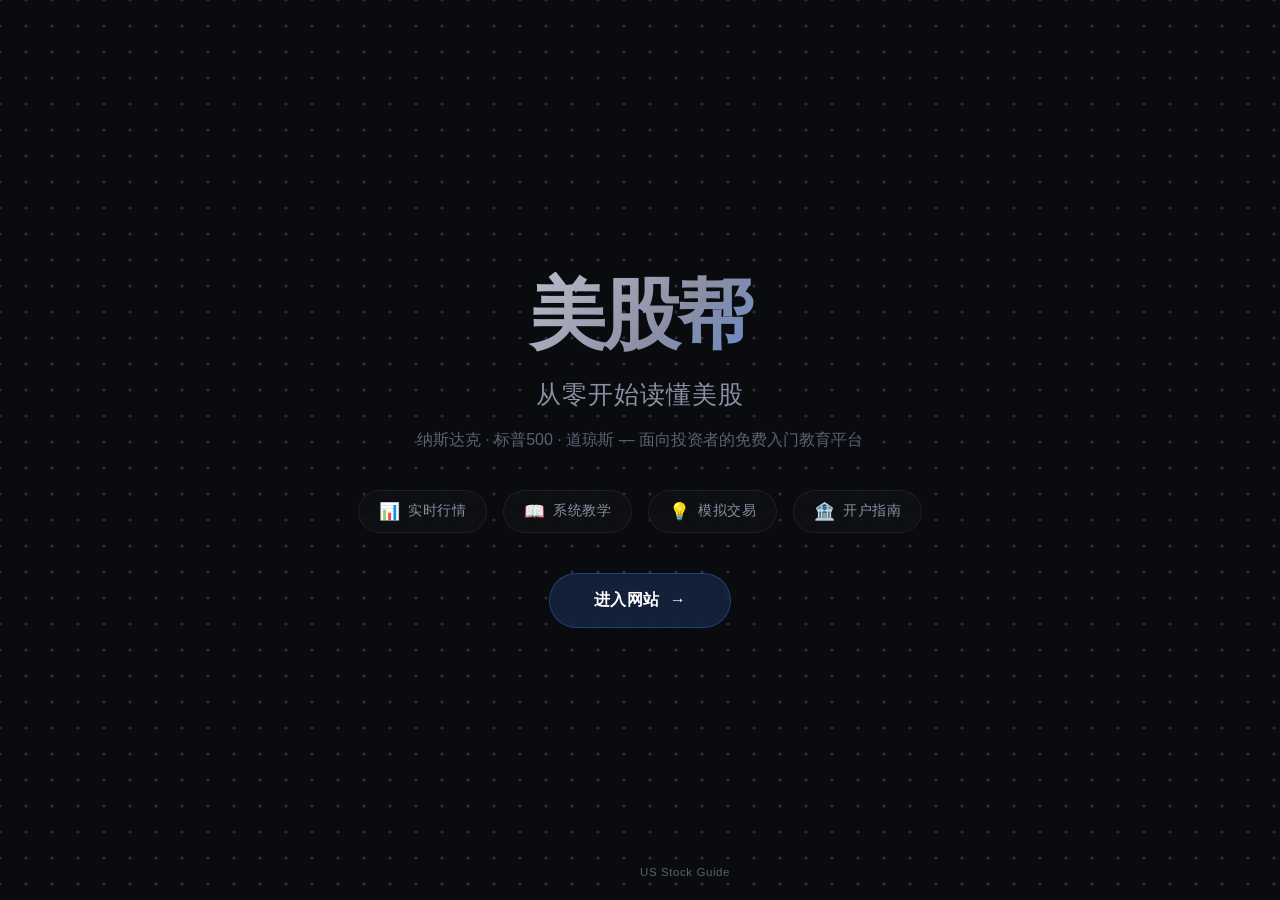
==== commit 50098e79: "去掉首页描述中的'中文'限定词" ====
--- a/index.html
+++ b/index.html
@@ -4,10 +4,10 @@
   <meta charset="UTF-8">
   <meta name="viewport" content="width=device-width, initial-scale=1.0">
   <title>美股帮 — 从零开始读懂美股</title>
-  <meta name="description" content="美股帮 (US Stock Guide) — 面向中文投资者的免费美股入门教育平台。从零开始学习美股投资，看懂K线图，掌握三大指数。">
+  <meta name="description" content="美股帮 (US Stock Guide) — 面向投资者的免费美股入门教育平台。从零开始学习美股投资，看懂K线图，掌握三大指数。">
   <meta name="keywords" content="美股,股票入门,纳斯达克,标普500,道琼斯,投资教程,ETF,新手投资">
   <meta property="og:title" content="美股帮 — 从零开始读懂美股">
-  <meta property="og:description" content="面向中文投资者的免费美股入门教育平台。">
+  <meta property="og:description" content="面向投资者的免费美股入门教育平台。">
   <meta property="og:type" content="website">
   <meta name="google-site-verification" content="JgHGYCvbNSsVMTZk3H5U0Vl1z8DToAmQC4fjaF1znJ8" />
   <!-- Google AdSense -->
@@ -189,7 +189,7 @@
     <div class="brand">
       <h1>美股帮</h1>
       <p class="tagline">从零开始读懂美股</p>
-      <p class="desc">纳斯达克 · 标普500 · 道琼斯 — 面向中文投资者的免费入门教育平台</p>
+      <p class="desc">纳斯达克 · 标普500 · 道琼斯 — 面向投资者的免费入门教育平台</p>
       <div class="features">
         <span class="feature"><span class="fi">📊</span> 实时行情</span>
         <span class="feature"><span class="fi">📖</span> 系统教学</span>
